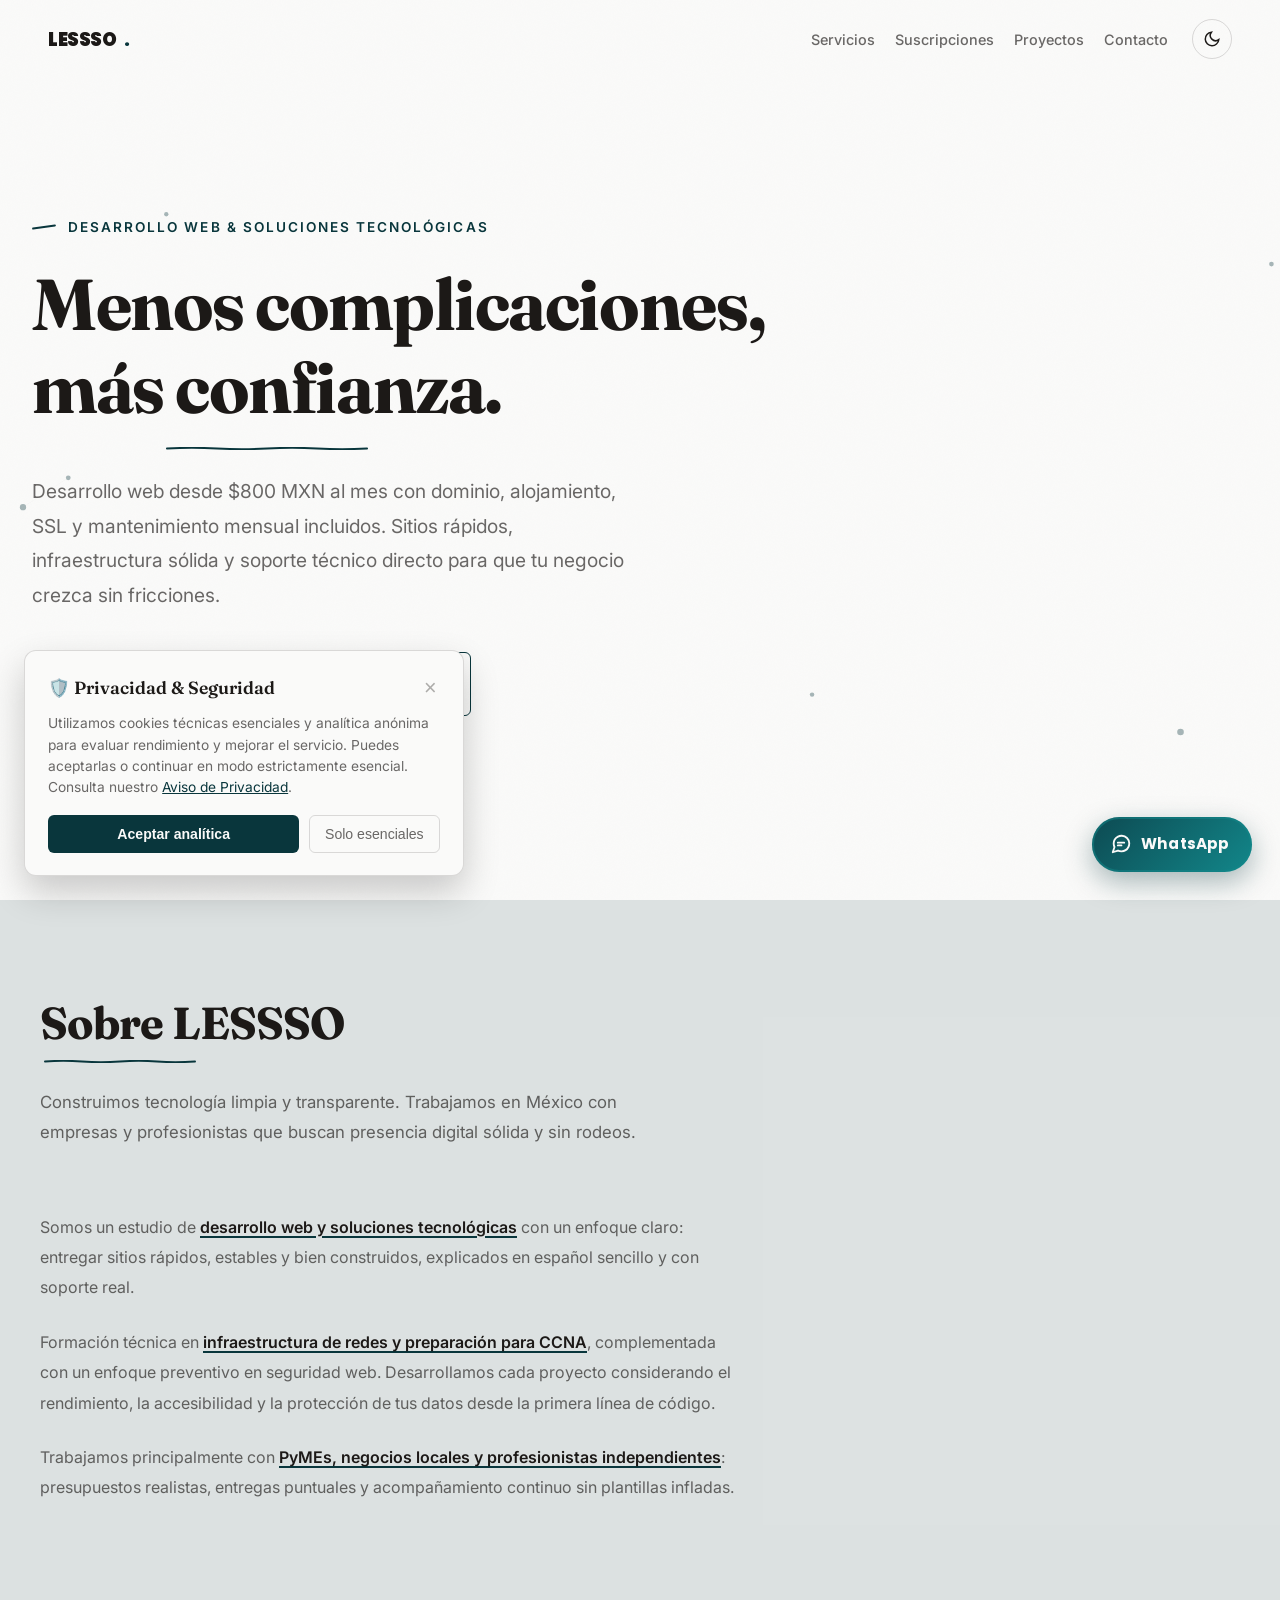
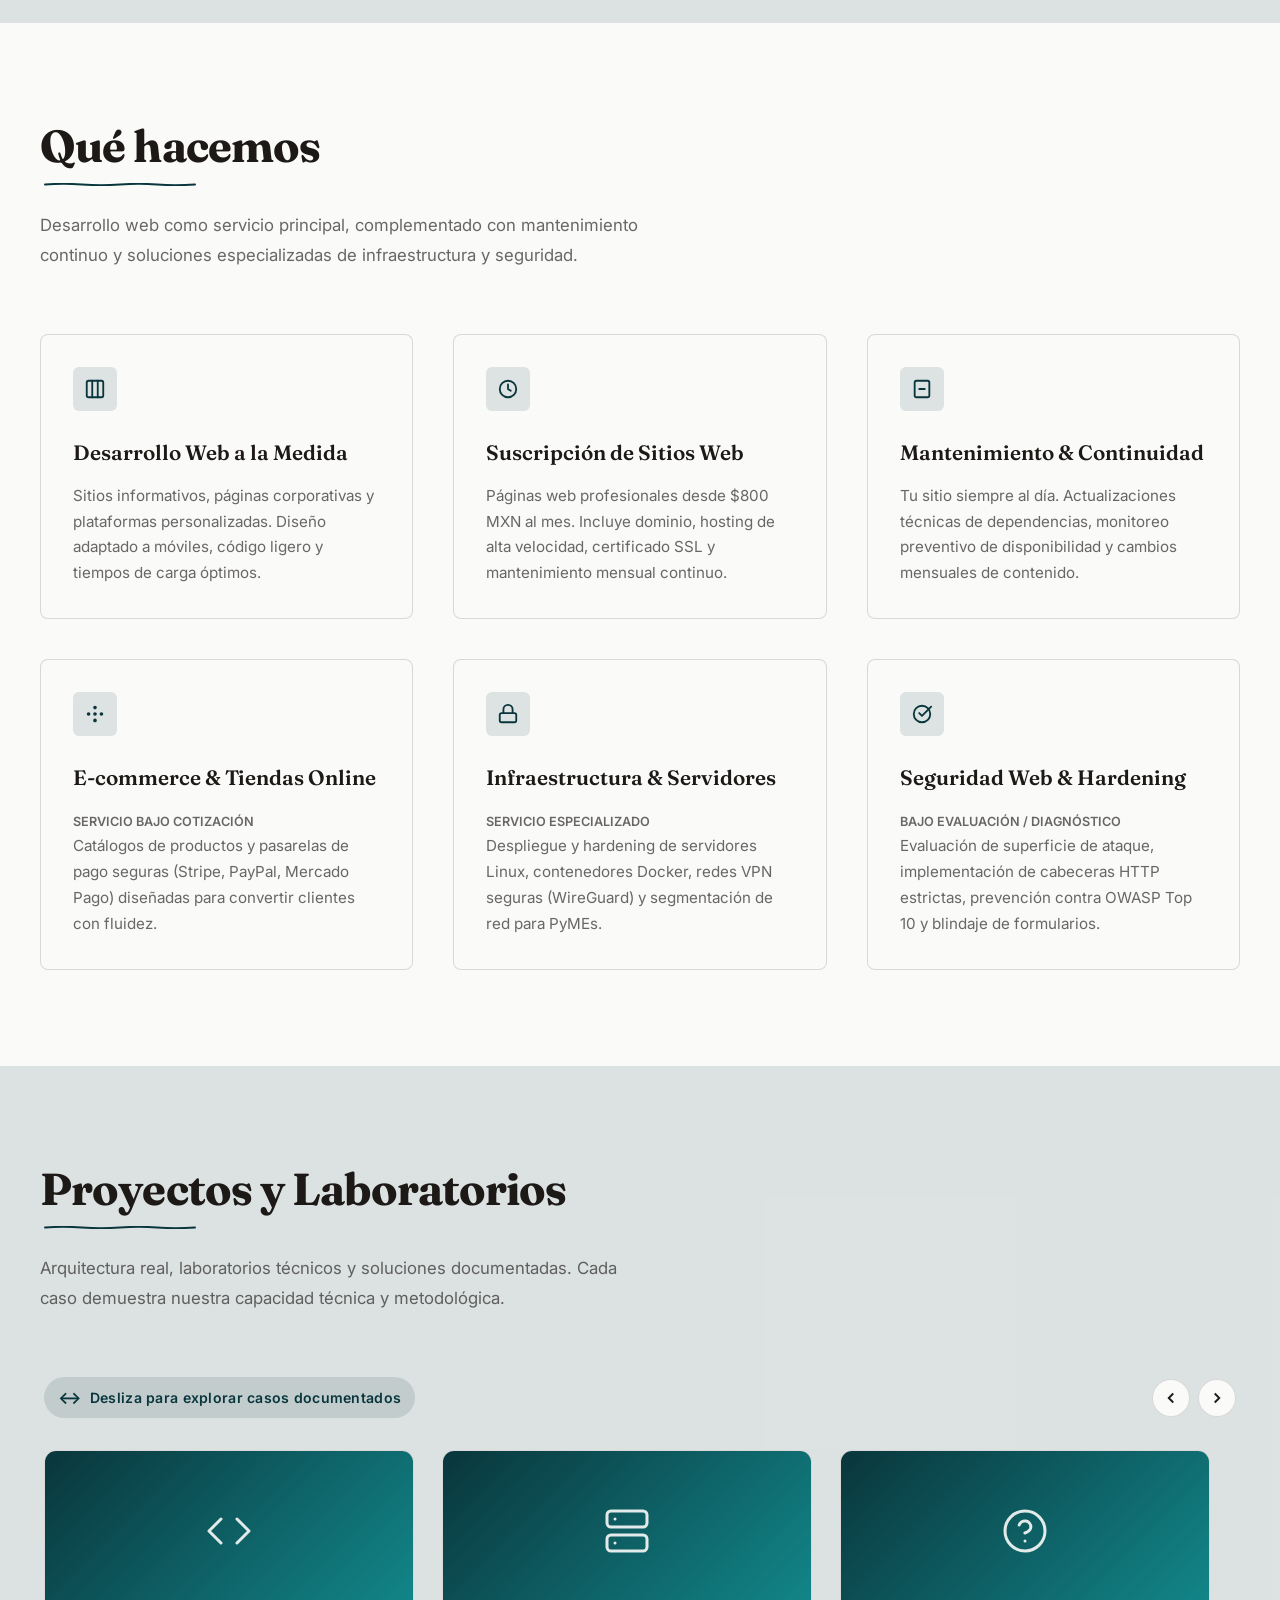
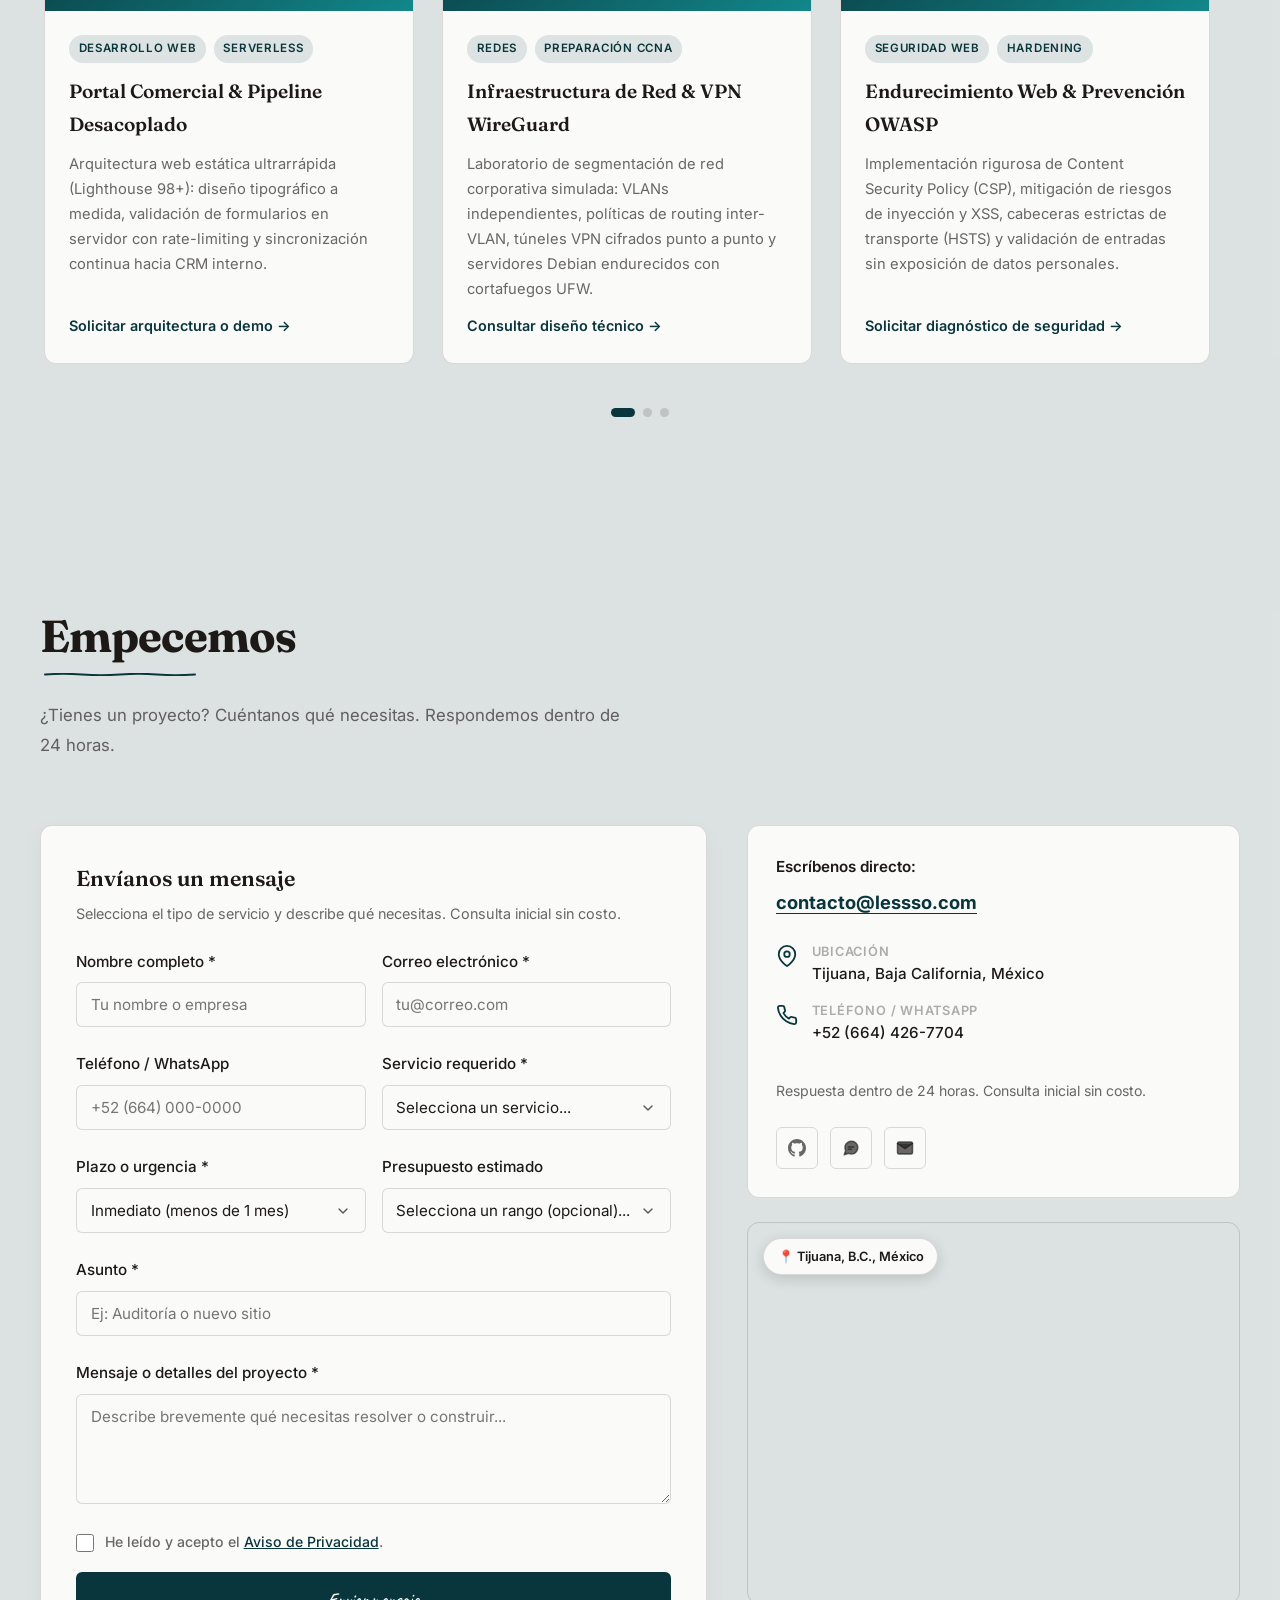
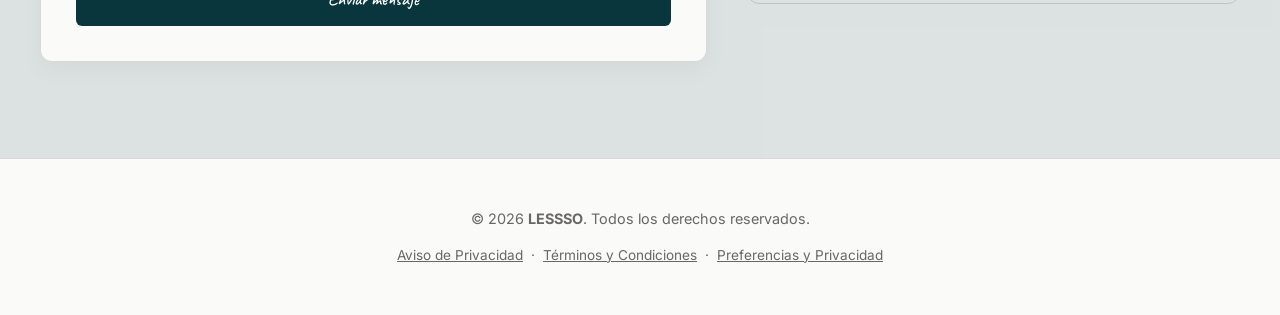
==== index.html @ fcea2c20 "feat: realineacion comercial y de producto (desarrollo web desde 00/mes, alcance realista de planes," ====
<!DOCTYPE html>
<html lang="es" data-theme="light">
<head>
  <meta charset="UTF-8">
  <meta name="viewport" content="width=device-width, initial-scale=1.0, viewport-fit=cover">
  <title>LESSSO — Desarrollo Web y Soluciones Tecnológicas en México</title>
  <meta name="description" content="Desarrollo web desde $800 MXN al mes con hosting, dominio y mantenimiento incluidos. Soluciones tecnológicas, sistemas e infraestructura para PyMEs y profesionistas en México.">
  <meta name="author" content="LESSSO">
  <meta name="robots" content="index, follow, max-image-preview:large, max-snippet:-1">
  <link rel="canonical" href="https://lessso.com/">
  <meta name="geo.region" content="MX">
  <meta name="geo.placename" content="México">

  <!-- Open Graph -->
  <meta property="og:type" content="website">
  <meta property="og:site_name" content="LESSSO">
  <meta property="og:title" content="LESSSO — Desarrollo Web y Soluciones Tecnológicas">
  <meta property="og:description" content="Desarrollo web desde $800 MXN al mes con dominio, hosting y mantenimiento continuo. Tecnología transparente y a tu medida para PyMEs en México.">
  <meta property="og:url" content="https://lessso.com/">
  <meta property="og:locale" content="es_MX">
  <meta property="og:image" content="https://lessso.com/og-image.jpg">
  <meta property="og:image:width" content="1200">
  <meta property="og:image:height" content="630">

  <!-- Twitter Card -->
  <meta name="twitter:card" content="summary_large_image">
  <meta name="twitter:title" content="LESSSO — Desarrollo Web y Soluciones Tecnológicas">
  <meta name="twitter:description" content="Desarrollo web desde $800 MXN al mes con hosting, dominio y mantenimiento continuo para negocios en México.">
  <meta name="twitter:image" content="https://lessso.com/og-image.jpg">

  <!-- Datos estructurados JSON-LD -->
  <script type="application/ld+json">
  {
    "@context": "https://schema.org",
    "@type": "ProfessionalService",
    "name": "LESSSO",
    "description": "Desarrollo web y soluciones tecnológicas para PyMEs y emprendedores en México: sitios web por suscripción desde $800 MXN/mes, desarrollo a la medida, mantenimiento continuo, infraestructura Linux y seguridad web.",
    "url": "https://lessso.com/",
    "email": "contacto@lessso.com",
    "telephone": "+52-664-426-7704",
    "areaServed": { "@type": "Country", "name": "México" },
    "priceRange": "$$",
    "knowsAbout": ["Desarrollo Web", "Suscripción de Sitios Web", "Mantenimiento Web", "Infraestructura Linux", "Redes y Preparación CCNA", "Seguridad Web"],
    "hasCredential": [
      { "@type": "EducationalOccupationalCredential", "credentialCategory": "training", "name": "Formación en Infraestructura y Redes (Preparación CCNA)" }
    ],
    "makesOffer": [
      { "@type": "Offer", "itemOffered": { "@type": "Service", "name": "Suscripción de Sitios Web desde $800 MXN/mes" } },
      { "@type": "Offer", "itemOffered": { "@type": "Service", "name": "Desarrollo Web a la Medida" } },
      { "@type": "Offer", "itemOffered": { "@type": "Service", "name": "Mantenimiento Técnico Continuo" } },
      { "@type": "Offer", "itemOffered": { "@type": "Service", "name": "Infraestructura & Servidores Linux" } }
    ]
  }
  </script>

  <meta name="theme-color" content="#fafaf9" id="metaTheme">
  <link rel="icon" type="image/svg+xml" href="assets/img/favicon.svg">

  <link rel="preconnect" href="https://fonts.googleapis.com">
  <link rel="preconnect" href="https://fonts.gstatic.com" crossorigin>
  <link href="https://fonts.googleapis.com/css2?family=Poppins:wght@700;900&family=Fraunces:wght@400;600;700&family=Inter:wght@400;500;600&family=Caveat:wght@500;700&display=swap" rel="stylesheet">

  <!-- Estilos y Script Modular -->
  <link rel="stylesheet" href="assets/css/style.css">
  <script type="module" src="assets/js/pages/home.js"></script>

  <!-- Google Consent Mode v2 (Default: Denied) -->
  <script>
    window.dataLayer = window.dataLayer || [];
    function gtag(){dataLayer.push(arguments);}
    var savedConsent = null;
    try { savedConsent = localStorage.getItem('lessso-cookie-consent'); } catch(e) {}
    if (savedConsent === 'granted') {
      gtag('consent', 'default', {
        'ad_storage': 'denied',
        'ad_user_data': 'denied',
        'ad_personalization': 'denied',
        'analytics_storage': 'granted',
        'wait_for_update': 500
      });
    } else {
      gtag('consent', 'default', {
        'ad_storage': 'denied',
        'ad_user_data': 'denied',
        'ad_personalization': 'denied',
        'analytics_storage': 'denied',
        'wait_for_update': 500
      });
    }
  </script>

  <!-- Google Tag Manager -->
  <script>(function(w,d,s,l,i){w[l]=w[l]||[];w[l].push({'gtm.start':
  new Date().getTime(),event:'gtm.js'});var f=d.getElementsByTagName(s)[0],
  j=d.createElement(s),dl=l!='dataLayer'?'&l='+l:'';j.async=true;j.src=
  'https://www.googletagmanager.com/gtm.js?id='+i+dl;f.parentNode.insertBefore(j,f);
  })(window,document,'script','dataLayer','GTM-PJJDBMB7');</script>
  <!-- End Google Tag Manager -->
</head>
<body>
<!-- Google Tag Manager (noscript) -->
<noscript><iframe src="https://www.googletagmanager.com/ns.html?id=GTM-PJJDBMB7"
height="0" width="0" style="display:none;visibility:hidden"></iframe></noscript>
<!-- End Google Tag Manager (noscript) -->

<!-- SVG filter wobble -->
<svg width="0" height="0" style="position:absolute" aria-hidden="true">
  <defs>
    <filter id="wobble">
      <feTurbulence type="fractalNoise" baseFrequency="0.03" numOctaves="2" result="noise"/>
      <feDisplacementMap in="SourceGraphic" in2="noise" scale="2"/>
    </filter>
  </defs>
</svg>

<!-- Header -->
<header class="site-header" id="header">
  <a href="#" class="brand">LESSSO<em>.</em></a>
  <nav class="site-nav" aria-label="Navegación principal">
    <ul class="nav-links">
      <li><a href="#servicios">Servicios</a></li>
      <li><a href="suscripciones.html">Suscripciones</a></li>
      <li><a href="#proyectos">Proyectos</a></li>
      <li><a href="#contact">Contacto</a></li>
    </ul>
    <button class="theme-toggle" id="themeToggle" aria-label="Cambiar tema">
      <svg class="icon-moon" viewBox="0 0 24 24" fill="none" stroke="currentColor" stroke-width="2"><path d="M21 12.8A9 9 0 1 1 11.2 3a7 7 0 0 0 9.8 9.8z"/></svg>
      <svg class="icon-sun" viewBox="0 0 24 24" fill="none" stroke="currentColor" stroke-width="2"><circle cx="12" cy="12" r="4"/><path d="M12 2v2m0 16v2M4.9 4.9l1.4 1.4m11.4 11.4 1.4 1.4M2 12h2m16 0h2M4.9 19.1l1.4-1.4M17.7 6.3l1.4-1.4"/></svg>
    </button>
  </nav>
</header>

<!-- Hero -->
<section class="hero">
  <canvas id="canvas-bg"></canvas>
  <div class="hero-content">
    <div class="hero-label">Desarrollo Web & Soluciones Tecnológicas</div>
    <h1>Menos complicaciones, <span class="underline">más confianza.</span></h1>
    <p class="hero-desc">Desarrollo web desde $800 MXN al mes con dominio, alojamiento, SSL y mantenimiento mensual incluidos. Sitios rápidos, infraestructura sólida y soporte técnico directo para que tu negocio crezca sin fricciones.</p>
    <div class="hero-actions">
      <a href="suscripciones.html" class="cta">Ver planes desde $800/mes</a>
      <a href="#contact" class="cta cta--ghost">Cotizar a la medida</a>
    </div>
  </div>
</section>

<!-- About -->
<section class="about-section">
  <div class="container">
    <div class="section-header">
      <h2>Sobre LESSSO</h2>
      <div class="section-intro">Construimos tecnología limpia y transparente. Trabajamos en México con empresas y profesionistas que buscan presencia digital sólida y sin rodeos.</div>
    </div>
    <div class="about-text reveal">
      <p>Somos un estudio de <strong>desarrollo web y soluciones tecnológicas</strong> con un enfoque claro: entregar sitios rápidos, estables y bien construidos, explicados en español sencillo y con soporte real.</p>
      <p>Formación técnica en <strong>infraestructura de redes y preparación para CCNA</strong>, complementada con un enfoque preventivo en seguridad web. Desarrollamos cada proyecto considerando el rendimiento, la accesibilidad y la protección de tus datos desde la primera línea de código.</p>
      <p>Trabajamos principalmente con <strong>PyMEs, negocios locales y profesionistas independientes</strong>: presupuestos realistas, entregas puntuales y acompañamiento continuo sin plantillas infladas.</p>
    </div>
  </div>
</section>

<!-- Services -->
<section id="servicios">
  <div class="container">
    <div class="section-header">
      <h2>Qué hacemos</h2>
      <div class="section-intro">Desarrollo web como servicio principal, complementado con mantenimiento continuo y soluciones especializadas de infraestructura y seguridad.</div>
    </div>
    <div class="services-grid">
      <div class="service reveal">
        <div class="service-icon">
          <svg viewBox="0 0 24 24"><rect x="3" y="3" width="18" height="18" rx="2"/><path d="M9 3v18M15 3v18"/></svg>
        </div>
        <h3>Desarrollo Web a la Medida</h3>
        <p>Sitios informativos, páginas corporativas y plataformas personalizadas. Diseño adaptado a móviles, código ligero y tiempos de carga óptimos.</p>
      </div>

      <div class="service reveal">
        <div class="service-icon">
          <svg viewBox="0 0 24 24"><circle cx="12" cy="12" r="9"/><path d="M12 7v5l3 2"/></svg>
        </div>
        <h3>Suscripción de Sitios Web</h3>
        <p>Páginas web profesionales desde $800 MXN al mes. Incluye dominio, hosting de alta velocidad, certificado SSL y mantenimiento mensual continuo.</p>
      </div>

      <div class="service reveal">
        <div class="service-icon">
          <svg viewBox="0 0 24 24"><path d="M4 19V5a2 2 0 0 1 2-2h12a2 2 0 0 1 2 2v14a2 2 0 0 1-2 2H6a2 2 0 0 1-2-2z"/><path d="M9 12h6"/></svg>
        </div>
        <h3>Mantenimiento & Continuidad</h3>
        <p>Tu sitio siempre al día. Actualizaciones técnicas de dependencias, monitoreo preventivo de disponibilidad y cambios mensuales de contenido.</p>
      </div>

      <div class="service reveal">
        <div class="service-icon">
          <svg viewBox="0 0 24 24"><circle cx="12" cy="12" r="1"/><circle cx="19" cy="12" r="1"/><circle cx="5" cy="12" r="1"/><circle cx="12" cy="19" r="1"/><circle cx="12" cy="5" r="1"/></svg>
        </div>
        <h3>E-commerce & Tiendas Online</h3>
        <p><small style="color:var(--text-muted);font-weight:600;">SERVICIO BAJO COTIZACIÓN</small><br>Catálogos de productos y pasarelas de pago seguras (Stripe, PayPal, Mercado Pago) diseñadas para convertir clientes con fluidez.</p>
      </div>

      <div class="service reveal">
        <div class="service-icon">
          <svg viewBox="0 0 24 24"><rect x="3" y="11" width="18" height="10" rx="2"/><path d="M7 11V7a5 5 0 0 1 10 0v4"/></svg>
        </div>
        <h3>Infraestructura & Servidores</h3>
        <p><small style="color:var(--text-muted);font-weight:600;">SERVICIO ESPECIALIZADO</small><br>Despliegue y hardening de servidores Linux, contenedores Docker, redes VPN seguras (WireGuard) y segmentación de red para PyMEs.</p>
      </div>

      <div class="service reveal">
        <div class="service-icon">
          <svg viewBox="0 0 24 24"><path d="M9 11l3 3L22 4"/><path d="M21 12a9 9 0 1 1-18 0 9 9 0 0 1 18 0z"/></svg>
        </div>
        <h3>Seguridad Web & Hardening</h3>
        <p><small style="color:var(--text-muted);font-weight:600;">BAJO EVALUACIÓN / DIAGNÓSTICO</small><br>Evaluación de superficie de ataque, implementación de cabeceras HTTP estrictas, prevención contra OWASP Top 10 y blindaje de formularios.</p>
      </div>
    </div>
  </div>
</section>

<!-- Proyectos -->
<section id="proyectos" class="about-section">
  <div class="container">
    <div class="section-header">
      <h2>Proyectos y Laboratorios</h2>
      <div class="section-intro">Arquitectura real, laboratorios técnicos y soluciones documentadas. Cada caso demuestra nuestra capacidad técnica y metodológica.</div>
    </div>
    <div class="projects-carousel-wrapper">
      <div class="projects-carousel-bar">
        <div class="carousel-hint">
          <span class="hint-icon">↔</span>
          <span>Desliza para explorar casos documentados</span>
        </div>
        <div class="carousel-arrows">
          <button type="button" class="carousel-arrow prev" id="projPrevBtn" aria-label="Proyecto anterior">
            <svg viewBox="0 0 24 24" fill="none" stroke="currentColor" stroke-width="2.5"><polyline points="15 18 9 12 15 6"/></svg>
          </button>
          <button type="button" class="carousel-arrow next" id="projNextBtn" aria-label="Siguiente proyecto">
            <svg viewBox="0 0 24 24" fill="none" stroke="currentColor" stroke-width="2.5"><polyline points="9 18 15 12 9 6"/></svg>
          </button>
        </div>
      </div>

      <div class="projects-grid" id="projectsSlider">
        <article class="project reveal">
          <div class="project-cover">
            <svg viewBox="0 0 24 24"><path d="M16 18l6-6-6-6M8 6l-6 6 6 6"/></svg>
          </div>
          <div class="project-body">
            <div class="project-tags">
              <span class="project-tag">Desarrollo Web</span>
              <span class="project-tag">Serverless</span>
            </div>
            <h3>Portal Comercial & Pipeline Desacoplado</h3>
            <p>Arquitectura web estática ultrarrápida (Lighthouse 98+): diseño tipográfico a medida, validación de formularios en servidor con rate-limiting y sincronización continua hacia CRM interno.</p>
            <a class="project-link" href="#contact">Solicitar arquitectura o demo →</a>
          </div>
        </article>

        <article class="project reveal">
          <div class="project-cover">
            <svg viewBox="0 0 24 24"><rect x="2" y="14" width="20" height="8" rx="2"/><rect x="2" y="2" width="20" height="8" rx="2"/><path d="M6 6h.01M6 18h.01"/></svg>
          </div>
          <div class="project-body">
            <div class="project-tags">
              <span class="project-tag">Redes</span>
              <span class="project-tag">Preparación CCNA</span>
            </div>
            <h3>Infraestructura de Red & VPN WireGuard</h3>
            <p>Laboratorio de segmentación de red corporativa simulada: VLANs independientes, políticas de routing inter-VLAN, túneles VPN cifrados punto a punto y servidores Debian endurecidos con cortafuegos UFW.</p>
            <a class="project-link" href="#contact">Consultar diseño técnico →</a>
          </div>
        </article>

        <article class="project reveal">
          <div class="project-cover">
            <svg viewBox="0 0 24 24"><circle cx="12" cy="12" r="10"/><path d="M9.09 9a3 3 0 0 1 5.83 1c0 2-3 3-3 3"/><path d="M12 17h.01"/></svg>
          </div>
          <div class="project-body">
            <div class="project-tags">
              <span class="project-tag">Seguridad Web</span>
              <span class="project-tag">Hardening</span>
            </div>
            <h3>Endurecimiento Web & Prevención OWASP</h3>
            <p>Implementación rigurosa de Content Security Policy (CSP), mitigación de riesgos de inyección y XSS, cabeceras estrictas de transporte (HSTS) y validación de entradas sin exposición de datos personales.</p>
            <a class="project-link" href="#contact">Solicitar diagnóstico de seguridad →</a>
          </div>
        </article>
      </div>

      <div class="carousel-dots" id="carouselDots" role="tablist" aria-label="Indicadores de proyectos">
        <button type="button" class="dot active" data-index="0" aria-label="Ver proyecto 1: Portal Comercial & Pipeline Desacoplado" aria-current="true"></button>
        <button type="button" class="dot" data-index="1" aria-label="Ver proyecto 2: Infraestructura de Red & VPN WireGuard" aria-current="false"></button>
        <button type="button" class="dot" data-index="2" aria-label="Ver proyecto 3: Endurecimiento Web & Prevención OWASP" aria-current="false"></button>
      </div>
    </div>
  </div>
</section>

<!-- Contact -->
<section class="contact-section" id="contact">
  <div class="container">
    <div class="section-header">
      <h2>Empecemos</h2>
      <div class="section-intro">¿Tienes un proyecto? Cuéntanos qué necesitas. Respondemos dentro de 24 horas.</div>
    </div>
    <div class="contact-grid reveal">
      <!-- Columna 1: Formulario con opciones enriquecidas -->
      <div class="contact-form-card">
        <h3>Envíanos un mensaje</h3>
        <p class="form-subtitle">Selecciona el tipo de servicio y describe qué necesitas. Consulta inicial sin costo.</p>

        <form name="contacto" method="POST" action="/.netlify/functions/contacto" data-netlify="true" data-netlify-honeypot="bot-field" id="contactForm">
          <!-- Identificador para Netlify Forms -->
          <input type="hidden" name="form-name" value="contacto">

          <!-- Honeypot anti-spam oculto con atributos de inaccesibilidad -->
          <p style="position: absolute; left: -9999px; opacity: 0; pointer-events: none;" aria-hidden="true">
            <label>No completes este campo: <input name="bot-field" tabindex="-1" autocomplete="off"></label>
          </p>

          <div class="form-row">
            <div class="form-group">
              <label for="name">Nombre completo *</label>
              <input type="text" id="name" name="name" required minlength="2" maxlength="100" autocomplete="name" placeholder="Tu nombre o empresa">
            </div>
            <div class="form-group">
              <label for="email">Correo electrónico *</label>
              <input type="email" id="email" name="email" required maxlength="150" autocomplete="email" placeholder="tu@correo.com">
            </div>
          </div>

          <div class="form-row">
            <div class="form-group">
              <label for="phone">Teléfono / WhatsApp</label>
              <input type="tel" id="phone" name="phone" maxlength="25" inputmode="tel" autocomplete="tel" placeholder="+52 (664) 000-0000">
            </div>
            <div class="form-group">
              <label for="service">Servicio requerido *</label>
              <select id="service" name="service" required>
                <option value="" disabled selected>Selecciona un servicio...</option>
                <option value="Desarrollo Web a la Medida">Desarrollo Web a la Medida</option>
                <option value="Suscripción Mensual de Página Web">Suscripción Mensual de Página Web ($800 - $2,500 MXN/mes)</option>
                <option value="Mantenimiento o Actualización Web">Mantenimiento o Actualización Web</option>
                <option value="E-commerce / Tienda en Línea">E-commerce / Tienda en Línea (Bajo cotización)</option>
                <option value="Infraestructura & Servidores Linux">Infraestructura & Servidores Linux (Especializado)</option>
                <option value="Seguridad Web & Hardening">Seguridad Web & Hardening (Evaluación)</option>
                <option value="Cotización General o Duda">Cotización General o Consulta</option>
              </select>
            </div>
          </div>

          <div class="form-row">
            <div class="form-group">
              <label for="urgency">Plazo o urgencia *</label>
              <select id="urgency" name="urgency" required>
                <option value="Inmediato / Menos de 1 mes">Inmediato (menos de 1 mes)</option>
                <option value="1 a 3 meses">1 a 3 meses</option>
                <option value="Solo explorando opciones">Solo explorando opciones</option>
              </select>
            </div>
            <div class="form-group">
              <label for="budget">Presupuesto estimado</label>
              <select id="budget" name="budget">
                <option value="" selected>Selecciona un rango (opcional)...</option>
                <option value="Suscripción Web ($800 - $2,500 MXN/mes)">Suscripción Web ($800 - $2,500 MXN/mes)</option>
                <option value="Menos de $10,000 MXN">Menos de $10,000 MXN (Básico / Informativo)</option>
                <option value="$10,000 a $25,000 MXN">$10,000 a $25,000 MXN (Profesional)</option>
                <option value="$25,000 a $50,000 MXN">$25,000 a $50,000 MXN (Avanzado / Sistema)</option>
                <option value="Más de $50,000 MXN">Más de $50,000 MXN (A la Medida)</option>
                <option value="Por definir / Explorando">Por definir / Consulta inicial</option>
              </select>
            </div>
          </div>

          <div class="form-group">
            <label for="subject">Asunto *</label>
            <input type="text" id="subject" name="subject" required minlength="3" maxlength="120" placeholder="Ej: Auditoría o nuevo sitio">
          </div>

          <div class="form-group">
            <label for="message">Mensaje o detalles del proyecto *</label>
            <textarea id="message" name="message" required minlength="10" maxlength="3000" rows="4" placeholder="Describe brevemente qué necesitas resolver o construir..."></textarea>
          </div>

          <!-- Aceptación obligatoria del Aviso de Privacidad -->
          <div class="form-group form-privacy">
            <label class="checkbox-label">
              <input type="checkbox" id="privacyConsent" name="privacyConsent" required>
              <span>He leído y acepto el <a href="aviso-de-privacidad.html" target="_blank" rel="noopener">Aviso de Privacidad</a>.</span>
            </label>
          </div>

          <!-- Mensaje de estado tras envío -->
          <div id="formStatus" class="form-status" style="display: none;"></div>

          <button type="submit" class="form-submit" id="submitBtn">Enviar mensaje</button>
        </form>
      </div>

      <!-- Columna 2: Información de contacto directo + Mapa de Tijuana -->
      <div class="contact-side">
        <div class="contact-info-card">
          <div>
            <p class="contact-intro">Escríbenos directo:</p>
            <a href="mailto:contacto@lessso.com" class="contact-email">contacto@lessso.com</a>

            <div class="contact-details">
              <div class="contact-detail-item">
                <svg width="22" height="22" viewBox="0 0 24 24" fill="none" stroke="currentColor" stroke-width="2" stroke-linecap="round" stroke-linejoin="round" aria-hidden="true">
                  <path d="M21 10c0 7-9 13-9 13s-9-6-9-13a9 9 0 0 1 18 0z"/>
                  <circle cx="12" cy="10" r="3"/>
                </svg>
                <div class="contact-detail-text">
                  <strong>Ubicación</strong>
                  <span>Tijuana, Baja California, México</span>
                </div>
              </div>

              <div class="contact-detail-item">
                <svg width="22" height="22" viewBox="0 0 24 24" fill="none" stroke="currentColor" stroke-width="2" stroke-linecap="round" stroke-linejoin="round" aria-hidden="true">
                  <path d="M22 16.92v3a2 2 0 0 1-2.18 2 19.79 19.79 0 0 1-8.63-3.07 19.5 19.5 0 0 1-6-6 19.79 19.79 0 0 1-3.07-8.67A2 2 0 0 1 4.11 2h3a2 2 0 0 1 2 1.72 12.84 12.84 0 0 0 .7 2.81 2 2 0 0 1-.45 2.11L8.09 9.91a16 16 0 0 0 6 6l1.27-1.27a2 2 0 0 1 2.11-.45 12.84 12.84 0 0 0 2.81.7A2 2 0 0 1 22 16.92z"/>
                </svg>
                <div class="contact-detail-text">
                  <strong>Teléfono / WhatsApp</strong>
                  <a href="https://wa.me/526644267704" target="_blank" rel="noopener">+52 (664) 426-7704</a>
                </div>
              </div>
            </div>
          </div>

          <div>
            <p class="contact-note">Respuesta dentro de 24 horas. Consulta inicial sin costo.</p>

            <!-- Canales directos de contacto -->
            <div class="social-links">
              <a href="https://github.com/lessso" class="social-icon" aria-label="GitHub" title="GitHub de LESSSO" target="_blank" rel="noopener">
                <svg viewBox="0 0 24 24"><path d="M12 0c-6.626 0-12 5.373-12 12 0 5.302 3.438 9.8 8.207 11.387.599.111.793-.261.793-.577v-2.234c-3.338.726-4.033-1.416-4.033-1.416-.546-1.387-1.333-1.756-1.333-1.756-1.089-.745.083-.729.083-.729 1.205.084 1.839 1.237 1.839 1.237 1.07 1.834 2.807 1.304 3.492.997.107-.775.418-1.305.762-1.604-2.665-.305-5.467-1.334-5.467-5.931 0-1.311.469-2.381 1.236-3.221-.124-.303-.535-1.524.117-3.176 0 0 1.008-.322 3.301 1.23.957-.266 1.983-.399 3.003-.404 1.02.005 2.047.138 3.006.404 2.291-1.552 3.297-1.23 3.297-1.23.653 1.653.242 2.874.118 3.176.77.84 1.235 1.911 1.235 3.221 0 4.609-2.807 5.624-5.479 5.921.43.372.823 1.102.823 2.222v 3.293c0 .319.192.694.801.576 4.765-1.589 8.199-6.086 8.199-11.386 0-6.627-5.373-12-12-12z"/></svg>
              </a>
              <a href="https://wa.me/526644267704" class="social-icon" aria-label="WhatsApp" title="WhatsApp Directo" target="_blank" rel="noopener">
                <svg viewBox="0 0 24 24" fill="none" stroke="currentColor" stroke-width="2" stroke-linecap="round" stroke-linejoin="round"><path d="M21 11.5a8.38 8.38 0 0 1-.9 3.8 8.5 8.5 0 0 1-7.6 4.7 8.38 8.38 0 0 1-3.8-.9L3 21l1.9-5.7a8.38 8.38 0 0 1-.9-3.8 8.5 8.5 0 0 1 4.7-7.6 8.38 8.38 0 0 1 3.8-.9h.5a8.48 8.48 0 0 1 8 8v.5z"/><path d="M8.5 10.5h7M8.5 13.5h4"/></svg>
              </a>
              <a href="mailto:contacto@lessso.com" class="social-icon" aria-label="Email" title="Correo Directo">
                <svg viewBox="0 0 24 24" fill="none" stroke="currentColor" stroke-width="2" stroke-linecap="round" stroke-linejoin="round"><path d="M4 4h16c1.1 0 2 .9 2 2v12c0 1.1-.9 2-2 2H4c-1.1 0-2-.9-2-2V6c0-1.1.9-2 2-2z"/><polyline points="22,6 12,13 2,6"/></svg>
              </a>
            </div>
          </div>
        </div>

        <div class="contact-map-wrapper">
          <div class="map-badge">
            <span>📍 Tijuana, B.C., México</span>
          </div>
          <div class="contact-map">
            <iframe src="https://www.google.com/maps/embed?pb=!1m18!1m12!1m3!1d430922.0220225211!2d-117.27170073493598!3d32.457220666501684!2m3!1f0!2f0!3f0!3m2!1i1024!2i768!4f13.1!3m3!1m2!1s0x80d9390226587bd3%3A0x14724bafa4e62456!2sTijuana%2C%20B.C.!5e0!3m2!1ses-419!2smx!4v1791306742167!5m2!1ses-419!2smx" width="100%" height="100%" style="border:0;" allowfullscreen="" loading="lazy" referrerpolicy="strict-origin-when-cross-origin" title="Ubicación de LESSSO en Tijuana, Baja California"></iframe>
          </div>
        </div>
      </div>
    </div>
  </div>
</section>

<!-- Footer -->
<footer>
  <p>&copy; 2026 <strong>LESSSO</strong>. Todos los derechos reservados.</p>
  <p style="margin-top: 0.75rem; font-size: 0.85rem;">
    <a href="aviso-de-privacidad.html" style="color: inherit;">Aviso de Privacidad</a>
    &nbsp;·&nbsp;
    <a href="terminos.html" style="color: inherit;">Términos y Condiciones</a>
    &nbsp;·&nbsp;
    <button type="button" class="site-notice-link" id="openSiteNotice">Preferencias y Privacidad</button>
  </p>
</footer>

<!-- Botón flotante de WhatsApp -->
<a class="fab-contact" href="https://wa.me/526644267704" target="_blank" rel="noopener" aria-label="WhatsApp LESSSO">
  <svg viewBox="0 0 24 24" fill="none" stroke="currentColor" stroke-width="2" stroke-linecap="round" stroke-linejoin="round">
    <path d="M21 11.5a8.38 8.38 0 0 1-.9 3.8 8.5 8.5 0 0 1-7.6 4.7 8.38 8.38 0 0 1-3.8-.9L3 21l1.9-5.7a8.38 8.38 0 0 1-.9-3.8 8.5 8.5 0 0 1 4.7-7.6 8.38 8.38 0 0 1 3.8-.9h.5a8.48 8.48 0 0 1 8 8v.5z"/>
    <path d="M8.5 10.5h7M8.5 13.5h4"/>
  </svg>
  <span class="fab-label">WhatsApp</span>
</a>

<!-- Dock de Estado y Privacidad (Consentimiento de Cookies) -->
<aside class="site-notice-dock" id="siteNoticeDock" aria-label="Aviso de privacidad y cookies" role="dialog">
  <div class="dock-header">
    <h3 id="dockTitle">🛡️ Privacidad & Seguridad</h3>
    <button type="button" class="dock-close" id="dockCloseBtn" aria-label="Cerrar">&times;</button>
  </div>

  <div id="standardNoticeBox">
    <p>Utilizamos cookies técnicas esenciales y analítica anónima para evaluar rendimiento y mejorar el servicio. Puedes aceptarlas o continuar en modo estrictamente esencial. Consulta nuestro <a href="aviso-de-privacidad.html">Aviso de Privacidad</a>.</p>
    <div class="dock-actions">
      <button type="button" class="btn-dock-accept" id="dockAcceptBtn">Aceptar analítica</button>
      <button type="button" class="btn-dock-reject" id="dockRejectBtn">Solo esenciales</button>
    </div>
  </div>
</aside>

</body>
</html>
---- assets/css/style.css ----
/* ============================================================
   LESSSO ENHANCED — Cuaderno de bocetos, limpio
   Sistema visual intencional: papel, tinta, respiración
   ============================================================ */
:root {
  --font-display: 'Poppins', sans-serif;
  --font-serif: 'Fraunces', serif;
  --font-body: 'Inter', system-ui, sans-serif;
  --font-hand: 'Caveat', cursive;
  --ease: cubic-bezier(.22, 1, .36, 1);
  --pad: clamp(1.25rem, 4vw, 3rem);
}

html[data-theme="light"] {
  --paper: #fafaf9;
  --ink: #1c1917;
  --ink-soft: rgba(28, 25, 23, 0.65);
  --ink-faint: rgba(28, 25, 23, 0.35);
  --accent: #09363c;
  --accent-soft: rgba(9, 54, 60, 0.12);
  --line: rgba(28, 25, 23, 0.15);
  --shadow: rgba(0, 0, 0, 0.08);
  color-scheme: light;
}

html[data-theme="dark"] {
  --paper: #0c0a09;
  --ink: #f5f5f4;
  --ink-soft: rgba(245, 245, 244, 0.65);
  --ink-faint: rgba(245, 245, 244, 0.35);
  --accent: #1a9e9e;
  --accent-soft: rgba(26, 158, 158, 0.12);
  --line: rgba(245, 245, 244, 0.12);
  --shadow: rgba(0, 0, 0, 0.3);
  color-scheme: dark;
}

/* ============ BASE ============ */
*, *::before, *::after { margin: 0; padding: 0; box-sizing: border-box; }
html { scroll-behavior: smooth; }

@media (prefers-reduced-motion: reduce) {
  *, *::before, *::after {
    animation-duration: 0.01ms !important;
    animation-iteration-count: 1 !important;
    transition-duration: 0.01ms !important;
    scroll-behavior: auto !important;
  }
}

body {
  background: var(--paper);
  color: var(--ink);
  font-family: var(--font-body);
  overflow-x: hidden;
  transition: background 0.5s var(--ease), color 0.5s var(--ease);
  line-height: 1.7;
}

/* Grano sutil de papel (solo en light mode) */
body::before {
  content: '';
  position: fixed;
  inset: 0;
  z-index: 1;
  opacity: 0.02;
  mix-blend-mode: multiply;
  background-image: url("data:image/svg+xml,%3Csvg xmlns='http://www.w3.org/2000/svg' width='240' height='240'%3E%3Cfilter id='n'%3E%3CfeTurbulence type='fractalNoise' baseFrequency='0.9' numOctaves='2'/%3E%3C/filter%3E%3Crect width='240' height='240' filter='url(%23n)'/%3E%3C/svg%3E");
  pointer-events: none;
}
html[data-theme="dark"] body::before { display: none; }

::selection { background: var(--accent); color: var(--paper); }
a { color: inherit; }
:focus-visible { outline: 2px solid var(--accent); outline-offset: 2px; }

/* ============ HEADER ============ */
.site-header {
  position: fixed;
  top: 0;
  left: 0;
  right: 0;
  z-index: 50;
  padding: 1.2rem var(--pad);
  display: flex;
  justify-content: space-between;
  align-items: center;
  transition: background 0.3s, backdrop-filter 0.3s;
}

.site-header.scrolled {
  background: color-mix(in srgb, var(--paper) 92%, transparent);
  backdrop-filter: blur(10px);
  -webkit-backdrop-filter: blur(10px);
  border-bottom: 1px solid var(--line);
}

.brand {
  font-family: var(--font-display);
  font-size: 1.15rem;
  font-weight: 900;
  letter-spacing: -0.5px;
  text-decoration: none;
  color: var(--ink);
  display: flex;
  align-items: center;
  gap: 8px;
}

.brand em { color: var(--accent); font-style: normal; }

/* ============ NAV ============ */
.site-nav {
  display: flex;
  align-items: center;
  gap: 1.5rem;
}

.nav-links {
  display: flex;
  gap: 1.25rem;
  list-style: none;
}

.nav-links a {
  text-decoration: none;
  color: var(--ink-soft);
  font-size: 0.9rem;
  font-weight: 500;
  transition: color 0.3s;
  position: relative;
}

.nav-links a::after {
  content: '';
  position: absolute;
  bottom: -4px;
  left: 0;
  width: 0;
  height: 2px;
  background: var(--accent);
  border-radius: 1px;
  transition: width 0.3s var(--ease);
}

.nav-links a:hover { color: var(--ink); }
.nav-links a:hover::after { width: 100%; }

@media (max-width: 640px) {
  .site-header { padding: 0.85rem var(--pad); }
  .site-nav { gap: 0.85rem; }
  .nav-links { gap: 0.75rem; }
  .nav-links a { font-size: 0.8rem; }
}

.theme-toggle {
  background: none;
  border: 1px solid var(--line);
  width: 40px;
  height: 40px;
  border-radius: 50%;
  cursor: pointer;
  color: var(--ink);
  display: grid;
  place-items: center;
  transition: all 0.3s;
}

.theme-toggle:hover {
  background: var(--accent-soft);
  transform: scale(1.05);
}

.theme-toggle svg {
  width: 18px;
  height: 18px;
}

.theme-toggle .icon-moon { display: block; }
.theme-toggle .icon-sun { display: none; }
html[data-theme="dark"] .theme-toggle .icon-moon { display: none; }
html[data-theme="dark"] .theme-toggle .icon-sun { display: block; }

/* ============ HERO ============ */
.hero {
  min-height: 100vh;
  display: flex;
  align-items: center;
  padding: 6rem 2rem 4rem;
  position: relative;
  overflow: hidden;
}

/* Canvas fondo sutil */
#canvas-bg {
  position: absolute;
  inset: 0;
  z-index: 0;
  opacity: 0.35;
}

.hero-content {
  position: relative;
  z-index: 10;
  max-width: 900px;
}

.hero-label {
  font-size: 0.85rem;
  font-weight: 600;
  color: var(--accent);
  letter-spacing: 0.15em;
  text-transform: uppercase;
  margin-bottom: 1.5rem;
  display: flex;
  align-items: center;
  gap: 0.75rem;
}

.hero-label::before {
  content: '';
  width: 24px;
  height: 2px;
  background: var(--accent);
  border-radius: 1px;
  transform: rotate(-8deg);
}

h1 {
  font-family: var(--font-serif);
  font-size: clamp(2.5rem, 11vw, 4.5rem);
  font-weight: 700;
  line-height: 1.15;
  letter-spacing: -0.02em;
  color: var(--ink);
  margin-bottom: 1.5rem;
  position: relative;
  z-index: 2;
}

/* Underline ondulante */
.underline {
  position: relative;
  display: inline-block;
  padding-bottom: 0.3em;
}

.underline::after {
  content: '';
  position: absolute;
  bottom: 0;
  left: 0;
  right: 0;
  height: 3px;
  background: url('data:image/svg+xml;utf8,<svg xmlns="http://www.w3.org/2000/svg" viewBox="0 0 200 3"><path d="M0 1.5 Q 25 0.2, 50 1.5 T 100 1.5 T 150 1.5 T 200 1.5" stroke="%2309363c" stroke-width="2" fill="none" stroke-linecap="round"/></svg>');
  background-size: 100% 100%;
  background-repeat: no-repeat;
}

html[data-theme="dark"] .underline::after {
  background-image: url('data:image/svg+xml;utf8,<svg xmlns="http://www.w3.org/2000/svg" viewBox="0 0 200 3"><path d="M0 1.5 Q 25 0.2, 50 1.5 T 100 1.5 T 150 1.5 T 200 1.5" stroke="%231a9e9e" stroke-width="2" fill="none" stroke-linecap="round"/></svg>');
}

.hero-desc {
  font-size: clamp(1rem, 3vw, 1.2rem);
  color: var(--ink-soft);
  max-width: 600px;
  margin-bottom: 2.5rem;
  line-height: 1.8;
}

.cta {
  display: inline-block;
  padding: 1rem 2rem;
  background: var(--accent);
  color: var(--paper);
  text-decoration: none;
  font-weight: 600;
  font-size: 0.95rem;
  border-radius: 6px;
  border: none;
  cursor: pointer;
  transition: all 0.3s var(--ease);
  font-family: var(--font-hand);
  font-size: 1.1rem;
  font-weight: 700;
  letter-spacing: 0.02em;
  position: relative;
  overflow: hidden;
}

.cta::before {
  content: '';
  position: absolute;
  top: 0;
  left: -100%;
  width: 100%;
  height: 100%;
  background: rgba(255, 255, 255, 0.15);
  z-index: -1;
  transition: left 0.3s ease;
}

.cta:hover {
  transform: translateY(-2px);
  box-shadow: 0 8px 16px var(--shadow);
}

.cta:hover::before { left: 0; }

.hero-actions {
  display: flex;
  flex-wrap: wrap;
  align-items: center;
  gap: 1rem;
}

.cta--ghost {
  background: transparent;
  color: var(--accent);
  border: 1.5px solid var(--accent);
}

.cta--ghost:hover {
  background: var(--accent-soft);
  color: var(--accent);
}

.cta--block {
  display: block;
  width: 100%;
  text-align: center;
}

/* ============ SECCIONES ============ */
section {
  padding: 6rem 2rem;
  position: relative;
  z-index: 2;
}

.container {
  max-width: 1200px;
  margin: 0 auto;
}

.section-header {
  margin-bottom: 4rem;
}

h2 {
  font-family: var(--font-serif);
  font-size: clamp(1.8rem, 5vw, 2.8rem);
  font-weight: 700;
  line-height: 1.2;
  letter-spacing: -0.02em;
  color: var(--ink);
  margin-bottom: 1.5rem;
  position: relative;
  display: inline-block;
  padding-bottom: 0.3em;
}

h2::after {
  content: '';
  position: absolute;
  bottom: 0;
  left: 0;
  width: 160px;
  height: 3px;
  background: url('data:image/svg+xml;utf8,<svg xmlns="http://www.w3.org/2000/svg" viewBox="0 0 150 3"><path d="M0 1.5 Q 18 0.2, 37 1.5 T 75 1.5 T 112 1.5 T 150 1.5" stroke="%2309363c" stroke-width="2" fill="none" stroke-linecap="round"/></svg>');
  background-size: 100% 100%;
  background-repeat: no-repeat;
}

html[data-theme="dark"] h2::after {
  background-image: url('data:image/svg+xml;utf8,<svg xmlns="http://www.w3.org/2000/svg" viewBox="0 0 150 3"><path d="M0 1.5 Q 18 0.2, 37 1.5 T 75 1.5 T 112 1.5 T 150 1.5" stroke="%231a9e9e" stroke-width="2" fill="none" stroke-linecap="round"/></svg>');
}

.section-intro {
  font-size: 1.05rem;
  color: var(--ink-soft);
  max-width: 600px;
  line-height: 1.8;
}

/* About Section */
.about-section {
  background: var(--accent-soft);
}

.about-text p {
  font-size: 1rem;
  color: var(--ink-soft);
  margin-bottom: 1.5rem;
  line-height: 1.9;
  max-width: 700px;
}

.about-text strong {
  color: var(--ink);
  font-weight: 600;
  text-decoration: underline;
  text-decoration-color: var(--accent);
  text-decoration-thickness: 2px;
  text-underline-offset: 3px;
}

/* Services Grid */
.services-grid {
  display: grid;
  grid-template-columns: repeat(auto-fit, minmax(280px, 1fr));
  gap: 2.5rem;
  margin-top: 3rem;
}

.service {
  padding: 2rem;
  border: 1px solid var(--line);
  border-radius: 8px;
  background: var(--paper);
  transition: all 0.3s var(--ease);
  position: relative;
}

.service::before {
  content: '';
  position: absolute;
  top: -1px;
  left: 0;
  height: 3px;
  width: 0;
  background: var(--accent);
  border-radius: 3px;
  transition: width 0.4s var(--ease);
}

.service:hover {
  transform: translateY(-4px);
  border-color: var(--accent-soft);
  box-shadow: 0 8px 16px var(--shadow);
}

.service:hover::before { width: 40px; }

.service-icon {
  width: 44px;
  height: 44px;
  margin-bottom: 1.5rem;
  display: flex;
  align-items: center;
  justify-content: center;
  background: var(--accent-soft);
  border-radius: 6px;
  transition: all 0.3s;
}

.service:hover .service-icon {
  background: var(--accent);
  transform: scale(1.08);
}

.service-icon svg {
  width: 22px;
  height: 22px;
  stroke: var(--accent);
  stroke-width: 2;
  fill: none;
  stroke-linecap: round;
  stroke-linejoin: round;
}

.service:hover .service-icon svg { stroke: var(--paper); }

.service h3 {
  font-family: var(--font-serif);
  font-size: 1.3rem;
  font-weight: 600;
  color: var(--ink);
  margin-bottom: 0.75rem;
}

.service p {
  font-size: 0.95rem;
  color: var(--ink-soft);
  line-height: 1.7;
}

/* Contact Section */
.contact-section {
  background: var(--accent-soft);
}

/* ============ PROYECTOS (CAROUSEL HORIZONTAL) ============ */
.projects-carousel-wrapper {
  margin-top: 2rem;
  position: relative;
}

.projects-carousel-bar {
  display: flex;
  justify-content: space-between;
  align-items: center;
  margin-bottom: 1.25rem;
  padding: 0 0.25rem;
}

.carousel-hint {
  display: inline-flex;
  align-items: center;
  gap: 0.5rem;
  font-size: 0.88rem;
  font-weight: 600;
  color: var(--accent);
  background: var(--accent-soft);
  padding: 0.35rem 0.85rem;
  border-radius: 999px;
  letter-spacing: 0.02em;
}

.carousel-hint .hint-icon {
  font-size: 1.1rem;
  animation: hintSwipe 1.8s ease-in-out infinite;
}

@keyframes hintSwipe {
  0%, 100% { transform: translateX(0); }
  50% { transform: translateX(4px); }
}

.carousel-arrows {
  display: flex;
  gap: 0.5rem;
}

.carousel-arrow {
  width: 38px;
  height: 38px;
  border-radius: 50%;
  border: 1.5px solid var(--line);
  background: var(--paper);
  color: var(--ink);
  display: grid;
  place-items: center;
  cursor: pointer;
  transition: all 0.25s var(--ease);
}

.carousel-arrow svg {
  width: 18px;
  height: 18px;
}

.carousel-arrow:hover {
  background: var(--accent);
  color: var(--paper);
  border-color: var(--accent);
  transform: scale(1.06);
}

.projects-grid {
  display: flex;
  overflow-x: auto;
  scroll-snap-type: x mandatory;
  scroll-behavior: smooth;
  gap: 1.75rem;
  padding: 0.75rem 0.25rem 1.5rem;
  -webkit-overflow-scrolling: touch;
  scrollbar-width: thin;
  scrollbar-color: var(--accent) var(--line);
}

.projects-grid::-webkit-scrollbar {
  height: 6px;
}

.projects-grid::-webkit-scrollbar-track {
  background: var(--line);
  border-radius: 3px;
}

.projects-grid::-webkit-scrollbar-thumb {
  background: var(--accent);
  border-radius: 3px;
}

.project {
  flex: 0 0 clamp(310px, 80vw, 370px);
  scroll-snap-align: start;
  border: 1px solid var(--line);
  border-radius: 12px;
  overflow: hidden;
  background: var(--paper);
  transition: all 0.3s var(--ease);
  display: flex;
  flex-direction: column;
}

.carousel-dots {
  display: flex;
  justify-content: center;
  gap: 0.5rem;
  margin-top: 1.25rem;
}

.carousel-dots .dot {
  width: 9px;
  height: 9px;
  border-radius: 50%;
  background: var(--line);
  transition: all 0.3s var(--ease);
  cursor: pointer;
  border: none;
  padding: 0;
}

.carousel-dots .dot:focus-visible {
  outline: 2px solid var(--accent);
  outline-offset: 2px;
}

.carousel-dots .dot.active {
  background: var(--accent);
  width: 24px;
  border-radius: 999px;
}

.project:hover {
  transform: translateY(-5px);
  box-shadow: 0 12px 24px var(--shadow);
  border-color: var(--accent-soft);
}

.project-cover {
  height: 160px;
  background: linear-gradient(135deg, var(--accent) 0%, #12878a 100%);
  display: grid;
  place-items: center;
  color: var(--paper);
}

html[data-theme="dark"] .project-cover { color: #0c0a09; }

.project-cover svg {
  width: 48px;
  height: 48px;
  stroke: currentColor;
  stroke-width: 1.5;
  fill: none;
  stroke-linecap: round;
  stroke-linejoin: round;
  opacity: 0.9;
}

.project-body {
  padding: 1.5rem;
  display: flex;
  flex-direction: column;
  gap: 0.75rem;
  flex: 1;
}

.project-tags {
  display: flex;
  flex-wrap: wrap;
  gap: 0.5rem;
}

.project-tag {
  font-size: 0.72rem;
  font-weight: 600;
  text-transform: uppercase;
  letter-spacing: 0.06em;
  color: var(--accent);
  background: var(--accent-soft);
  padding: 0.25rem 0.6rem;
  border-radius: 999px;
}

.project h3 {
  font-family: var(--font-serif);
  font-size: 1.2rem;
  font-weight: 600;
  color: var(--ink);
}

.project p {
  font-size: 0.92rem;
  color: var(--ink-soft);
  line-height: 1.7;
  flex: 1;
}

.project-link {
  font-size: 0.9rem;
  font-weight: 600;
  color: var(--accent);
  text-decoration: none;
  display: inline-flex;
  align-items: center;
  gap: 0.4rem;
  transition: gap 0.3s var(--ease);
}

.project-link:hover { gap: 0.7rem; }

.contact-grid {
  display: grid;
  grid-template-columns: 1.15fr 0.85fr;
  gap: 2.5rem;
  align-items: stretch;
  margin-top: 1rem;
}

.contact-form-card {
  background: var(--paper);
  border: 1.5px solid var(--line);
  border-radius: 12px;
  padding: 2.2rem;
  box-shadow: 0 8px 24px rgba(0, 0, 0, 0.04);
}

html[data-theme="dark"] .contact-form-card {
  box-shadow: 0 8px 24px rgba(0, 0, 0, 0.25);
}

.contact-form-card h3 {
  font-family: var(--font-serif);
  font-size: 1.35rem;
  font-weight: 600;
  color: var(--ink);
  margin-bottom: 0.35rem;
}

.contact-form-card p.form-subtitle {
  font-size: 0.9rem;
  color: var(--ink-soft);
  margin-bottom: 1.5rem;
  line-height: 1.5;
}

.form-row {
  display: grid;
  grid-template-columns: 1fr 1fr;
  gap: 1rem;
}

@media (max-width: 600px) {
  .form-row {
    grid-template-columns: 1fr;
    gap: 0;
  }
}

.contact-side {
  display: flex;
  flex-direction: column;
  gap: 1.5rem;
}

.contact-info-card {
  background: var(--paper);
  border: 1.5px solid var(--line);
  border-radius: 12px;
  padding: 1.75rem;
  display: flex;
  flex-direction: column;
  justify-content: space-between;
}

.contact-intro {
  margin-bottom: 0.5rem;
  font-weight: 600;
  font-size: 0.95rem;
  color: var(--ink);
}

.contact-email {
  display: inline-block;
  font-size: 1.15rem;
  font-weight: 700;
  color: var(--accent);
  text-decoration: underline;
  text-underline-offset: 4px;
  margin-bottom: 1.5rem;
  transition: opacity 0.2s var(--ease);
}

.contact-email:hover {
  opacity: 0.85;
}

.contact-details {
  display: flex;
  flex-direction: column;
  gap: 1.1rem;
  margin-bottom: 1.25rem;
}

.contact-detail-item {
  display: flex;
  align-items: flex-start;
  gap: 0.85rem;
}

.contact-detail-item svg {
  width: 22px !important;
  height: 22px !important;
  min-width: 22px !important;
  min-height: 22px !important;
  max-width: 22px !important;
  max-height: 22px !important;
  stroke: var(--accent);
  stroke-width: 2;
  margin-top: 2px;
  flex-shrink: 0;
  display: inline-block;
}

.contact-detail-text {
  display: flex;
  flex-direction: column;
  gap: 0.15rem;
  line-height: 1.4;
}

.contact-detail-text strong {
  font-size: 0.8rem;
  text-transform: uppercase;
  letter-spacing: 0.06em;
  color: var(--ink-faint);
  font-weight: 600;
}

.contact-detail-text span,
.contact-detail-text a {
  font-size: 0.95rem;
  color: var(--ink);
  font-weight: 500;
  text-decoration: none;
}

.contact-detail-text a:hover {
  color: var(--accent);
  text-decoration: underline;
}

/* Map Wrapper */
.contact-map-wrapper {
  position: relative;
  display: flex;
  flex-direction: column;
}

.map-badge {
  position: absolute;
  top: 1rem;
  left: 1rem;
  z-index: 2;
  background: var(--paper);
  padding: 0.4rem 0.85rem;
  border-radius: 999px;
  font-size: 0.8rem;
  font-weight: 600;
  color: var(--ink);
  box-shadow: 0 4px 14px rgba(0, 0, 0, 0.15);
  border: 1px solid var(--line);
  display: flex;
  align-items: center;
  gap: 0.4rem;
  pointer-events: none;
}

.contact-map {
  width: 100%;
  height: 100%;
  min-height: 380px;
  border-radius: 12px;
  overflow: hidden;
  border: 1.5px solid var(--line);
  background: var(--paper-warm);
  position: relative;
}

.contact-map iframe {
  width: 100%;
  height: 100%;
  min-height: 380px;
  border: 0;
  display: block;
}

html[data-theme="dark"] .contact-map iframe {
  filter: contrast(0.95) brightness(0.85) saturate(0.8);
}

.contact-note {
  font-size: 0.88rem;
  color: var(--ink-soft);
  margin-top: 1rem;
}

/* ============ SOCIAL LINKS ============ */
.social-links {
  display: flex;
  gap: 0.75rem;
  margin-top: 1.5rem;
  flex-wrap: wrap;
}

.social-icon {
  width: 42px;
  height: 42px;
  border: 1.5px solid var(--line);
  border-radius: 6px;
  display: flex;
  align-items: center;
  justify-content: center;
  text-decoration: none;
  color: var(--ink-soft);
  transition: all 0.3s var(--ease);
  background: transparent;
}

.social-icon:hover {
  color: var(--accent);
  border-color: var(--accent);
  background: var(--accent-soft);
  transform: translateY(-3px);
}

.social-icon svg {
  width: 18px;
  height: 18px;
  fill: currentColor;
}

/* ============ MODAL FORM ============ */
.modal {
  display: none;
  position: fixed;
  inset: 0;
  background: rgba(0, 0, 0, 0.5);
  z-index: 100;
  align-items: center;
  justify-content: center;
  backdrop-filter: blur(4px);
  -webkit-backdrop-filter: blur(4px);
}

.modal.active {
  display: flex;
}

.modal-content {
  background: var(--paper);
  padding: 2.5rem;
  border-radius: 12px;
  max-width: 500px;
  width: 90%;
  max-height: 90vh;
  overflow-y: auto;
  position: relative;
  animation: slideUp 0.3s var(--ease);
}

@keyframes slideUp {
  from {
    opacity: 0;
    transform: translateY(20px);
  }
  to {
    opacity: 1;
    transform: translateY(0);
  }
}

.modal-close {
  position: absolute;
  top: 1.5rem;
  right: 1.5rem;
  background: none;
  border: none;
  font-size: 24px;
  cursor: pointer;
  color: var(--ink-soft);
  transition: color 0.3s;
  padding: 0;
  width: 32px;
  height: 32px;
  display: flex;
  align-items: center;
  justify-content: center;
}

.modal-close:hover {
  color: var(--ink);
}

.modal h2 {
  margin-bottom: 1.5rem;
  padding-bottom: 0;
}

.modal h2::after { display: none; }

.form-group {
  margin-bottom: 1.5rem;
}

.form-group label {
  display: block;
  margin-bottom: 0.5rem;
  font-weight: 500;
  color: var(--ink);
  font-size: 0.95rem;
}

.form-group input:not([type="checkbox"]),
.form-group select,
.form-group textarea {
  width: 100%;
  padding: 0.75rem 0.85rem;
  border: 1px solid var(--line);
  border-radius: 6px;
  font-family: var(--font-body);
  font-size: 0.95rem;
  color: var(--ink);
  background: var(--paper);
  transition: border-color 0.3s;
}

.form-group select {
  cursor: pointer;
  appearance: none;
  -webkit-appearance: none;
  background-image: url('data:image/svg+xml;utf8,<svg xmlns="http://www.w3.org/2000/svg" width="16" height="16" viewBox="0 0 24 24" fill="none" stroke="%2357534e" stroke-width="2" stroke-linecap="round" stroke-linejoin="round"><polyline points="6 9 12 15 18 9"/></svg>');
  background-repeat: no-repeat;
  background-position: right 0.85rem center;
  background-size: 16px;
  padding-right: 2.5rem;
}

html[data-theme="dark"] .form-group select {
  background-image: url('data:image/svg+xml;utf8,<svg xmlns="http://www.w3.org/2000/svg" width="16" height="16" viewBox="0 0 24 24" fill="none" stroke="%23a8a29e" stroke-width="2" stroke-linecap="round" stroke-linejoin="round"><polyline points="6 9 12 15 18 9"/></svg>');
}

.form-group input:not([type="checkbox"]):focus,
.form-group select:focus,
.form-group textarea:focus {
  outline: none;
  border-color: var(--accent);
  box-shadow: 0 0 0 3px var(--accent-soft);
}

.form-group textarea {
  resize: vertical;
  min-height: 110px;
}

.form-privacy {
  margin-top: -0.25rem;
  margin-bottom: 1.25rem;
}

.checkbox-label {
  display: flex !important;
  align-items: flex-start;
  gap: 0.65rem;
  cursor: pointer;
  font-size: 0.88rem !important;
  color: var(--ink-soft) !important;
  line-height: 1.4;
  user-select: none;
}

.checkbox-label input[type="checkbox"] {
  width: 18px !important;
  height: 18px !important;
  min-width: 18px !important;
  min-height: 18px !important;
  margin-top: 2px;
  cursor: pointer;
  accent-color: var(--accent);
  flex-shrink: 0;
  display: inline-block !important;
  visibility: visible !important;
  opacity: 1 !important;
}

.checkbox-label a {
  color: var(--accent);
  text-decoration: underline;
}

.form-status {
  padding: 0.85rem 1rem;
  border-radius: 6px;
  font-size: 0.9rem;
  margin-bottom: 1.25rem;
  line-height: 1.5;
}

.form-status.success {
  background: rgba(16, 185, 129, 0.12);
  color: #065f46;
  border: 1px solid rgba(16, 185, 129, 0.35);
}

html[data-theme="dark"] .form-status.success {
  background: rgba(16, 185, 129, 0.18);
  color: #34d399;
  border-color: rgba(16, 185, 129, 0.4);
}

.form-status.error {
  background: rgba(239, 68, 68, 0.12);
  color: #991b1b;
  border: 1px solid rgba(239, 68, 68, 0.35);
}

html[data-theme="dark"] .form-status.error {
  background: rgba(239, 68, 68, 0.18);
  color: #f87171;
  border-color: rgba(239, 68, 68, 0.4);
}

.form-submit {
  width: 100%;
  padding: 1rem;
  background: var(--accent);
  color: var(--paper);
  border: none;
  border-radius: 6px;
  font-weight: 600;
  cursor: pointer;
  transition: all 0.3s var(--ease);
  font-family: var(--font-hand);
  font-size: 1.1rem;
}

.form-submit:hover {
  transform: translateY(-2px);
  box-shadow: 0 8px 16px rgba(9, 54, 60, 0.25);
}

.form-submit:disabled {
  opacity: 0.6;
  cursor: not-allowed;
  transform: none;
  box-shadow: none;
}

/* ============ DOCK DE ESTADO Y PRIVACIDAD (INMUNE A ADBLOCKERS) ============ */
.site-notice-dock {
  position: fixed;
  bottom: 1.5rem;
  left: 1.5rem;
  max-width: 440px;
  width: calc(100% - 3rem);
  background: var(--paper);
  border: 1.5px solid var(--line);
  border-radius: 12px;
  padding: 1.35rem 1.45rem;
  box-shadow: 0 16px 36px rgba(0, 0, 0, 0.2);
  z-index: 999;
  display: none;
  animation: slideUp 0.35s var(--ease);
}

.site-notice-dock.active {
  display: block !important;
}

.dock-header {
  display: flex;
  justify-content: space-between;
  align-items: center;
  margin-bottom: 0.65rem;
}

.dock-header h3 {
  font-family: var(--font-serif);
  font-size: 1.1rem;
  font-weight: 600;
  color: var(--ink);
  margin: 0;
}

.dock-close {
  background: none;
  border: none;
  font-size: 1.35rem;
  line-height: 1;
  color: var(--ink-faint);
  cursor: pointer;
  padding: 0.2rem;
  transition: color 0.2s;
}

.dock-close:hover {
  color: var(--ink);
}

.adblock-alert {
  background: rgba(16, 185, 129, 0.08);
  border: 1px solid rgba(16, 185, 129, 0.3);
  border-radius: 8px;
  padding: 0.85rem;
  margin-bottom: 0.85rem;
}

html[data-theme="dark"] .adblock-alert {
  background: rgba(16, 185, 129, 0.14);
}

.adblock-badge {
  font-size: 0.82rem;
  font-weight: 700;
  color: #065f46;
  text-transform: uppercase;
  letter-spacing: 0.04em;
  margin-bottom: 0.35rem;
}

html[data-theme="dark"] .adblock-badge {
  color: #34d399;
}

.site-notice-dock p {
  font-size: 0.86rem;
  line-height: 1.55;
  color: var(--ink-soft);
  margin-bottom: 1rem;
}

.site-notice-dock p a {
  color: var(--accent);
  text-decoration: underline;
}

.dock-actions {
  display: flex;
  gap: 0.6rem;
  flex-wrap: wrap;
}

.btn-dock-accept {
  flex: 1;
  min-width: 140px;
  padding: 0.65rem 1rem;
  background: var(--accent);
  color: var(--paper);
  border: none;
  border-radius: 6px;
  font-weight: 600;
  font-size: 0.88rem;
  cursor: pointer;
  transition: all 0.2s var(--ease);
  text-align: center;
}

.btn-dock-accept:hover {
  opacity: 0.92;
  transform: translateY(-1px);
}

.btn-dock-reject {
  padding: 0.65rem 0.95rem;
  background: transparent;
  color: var(--ink-soft);
  border: 1px solid var(--line);
  border-radius: 6px;
  font-weight: 500;
  font-size: 0.88rem;
  cursor: pointer;
  transition: all 0.2s var(--ease);
}

.btn-dock-reject:hover {
  color: var(--ink);
  border-color: var(--ink-soft);
}

.site-notice-link {
  background: none;
  border: none;
  color: inherit;
  font: inherit;
  font-size: inherit;
  cursor: pointer;
  text-decoration: underline;
  padding: 0;
}

.site-notice-link:hover {
  color: var(--accent);
}

/* ============ FOOTER ============ */
footer {
  padding: 3rem 2rem;
  text-align: center;
  font-size: 0.9rem;
  color: var(--ink-soft);
  border-top: 1px solid var(--line);
}

/* ============ ANIMATIONS ============ */
.reveal {
  opacity: 0;
  transform: translateY(24px);
  transition: opacity 0.8s var(--ease) 0.1s, transform 0.8s var(--ease) 0.1s;
}

.reveal.in-view {
  opacity: 1;
  transform: translateY(0);
}

.service.reveal {
  transition: opacity 0.8s var(--ease) 0.15s, transform 0.8s var(--ease) 0.15s;
}

.service.reveal:nth-child(2) {
  transition-delay: 0.25s, 0.25s;
}

.service.reveal:nth-child(3) {
  transition-delay: 0.35s, 0.35s;
}

.service.reveal:nth-child(4) {
  transition-delay: 0.25s, 0.25s;
}

.service.reveal:nth-child(5) {
  transition-delay: 0.35s, 0.35s;
}

.service.reveal:nth-child(6) {
  transition-delay: 0.45s, 0.45s;
}

/* ============ BOTÓN FLOTANTE DE CONTACTO ============ */
.fab-contact {
  position: fixed;
  bottom: 1.75rem;
  right: 1.75rem;
  z-index: 90;
  display: flex;
  align-items: center;
  gap: 0.6rem;
  padding: 0.9rem 1.4rem 0.9rem 1.1rem;
  background: linear-gradient(135deg, #0d4a52 0%, #12878a 100%);
  color: #fafaf9;
  border: none;
  border-radius: 999px;
  cursor: pointer;
  text-decoration: none;
  font-family: var(--font-display);
  font-size: 0.95rem;
  font-weight: 700;
  letter-spacing: 0.01em;
  box-shadow: 0 10px 28px rgba(9, 54, 60, 0.35);
  transition: transform 0.3s var(--ease), box-shadow 0.3s var(--ease);
  animation: fabIn 0.6s var(--ease) 1.2s both;
}

html[data-theme="dark"] .fab-contact {
  background: linear-gradient(135deg, #12878a 0%, #1a9e9e 100%);
  color: #0c0a09;
  box-shadow: 0 10px 28px rgba(26, 158, 158, 0.3);
}

.fab-contact::after {
  content: '';
  position: absolute;
  inset: 0;
  border-radius: 999px;
  border: 2px solid rgba(18, 135, 138, 0.5);
  animation: fabPulse 2.6s ease-out infinite;
  pointer-events: none;
}

.fab-contact:hover {
  transform: translateY(-4px) scale(1.03);
  box-shadow: 0 14px 34px rgba(9, 54, 60, 0.45);
}

.fab-contact svg {
  width: 22px;
  height: 22px;
  flex-shrink: 0;
  transition: transform 0.3s var(--ease);
}

.fab-contact:hover svg { transform: rotate(-8deg) scale(1.1); }

.fab-label { white-space: nowrap; }

@keyframes fabIn {
  from { opacity: 0; transform: translateY(24px) scale(0.8); }
  to { opacity: 1; transform: translateY(0) scale(1); }
}

@keyframes fabPulse {
  0% { transform: scale(1); opacity: 0.8; }
  70% { transform: scale(1.25); opacity: 0; }
  100% { transform: scale(1.25); opacity: 0; }
}

@media (max-width: 768px) {
  .fab-contact { bottom: 1.25rem; right: 1.25rem; padding: 0.85rem; }
  .fab-label { display: none; }
}

/* ============ RESPONSIVE ============ */
@media (max-width: 992px) {
  .contact-grid {
    grid-template-columns: 1fr;
    gap: 2.5rem;
  }
  .contact-map,
  .contact-map iframe {
    min-height: 350px;
  }
}

@media (max-width: 768px) {
  :root { --pad: clamp(1rem, 3vw, 2rem); }

  .site-header { padding: 1rem var(--pad); }

  .hero { padding: 5rem 1.5rem 3rem; }

  h1 { margin-bottom: 1rem; }

  h2::after { width: 120px; }

  section { padding: 4rem 1.5rem; }

  .services-grid { grid-template-columns: 1fr; }

  .contact-grid {
    grid-template-columns: 1fr;
    gap: 2rem;
  }

  .contact-map,
  .contact-map iframe {
    min-height: 300px;
  }

  .cookie-banner {
    bottom: 1rem;
    left: 1rem;
    width: calc(100% - 2rem);
  }
}

@media (prefers-reduced-motion: reduce) {
  * {
    animation-duration: 0.01ms !important;
    animation-iteration-count: 1 !important;
    transition-duration: 0.01ms !important;
  }
}
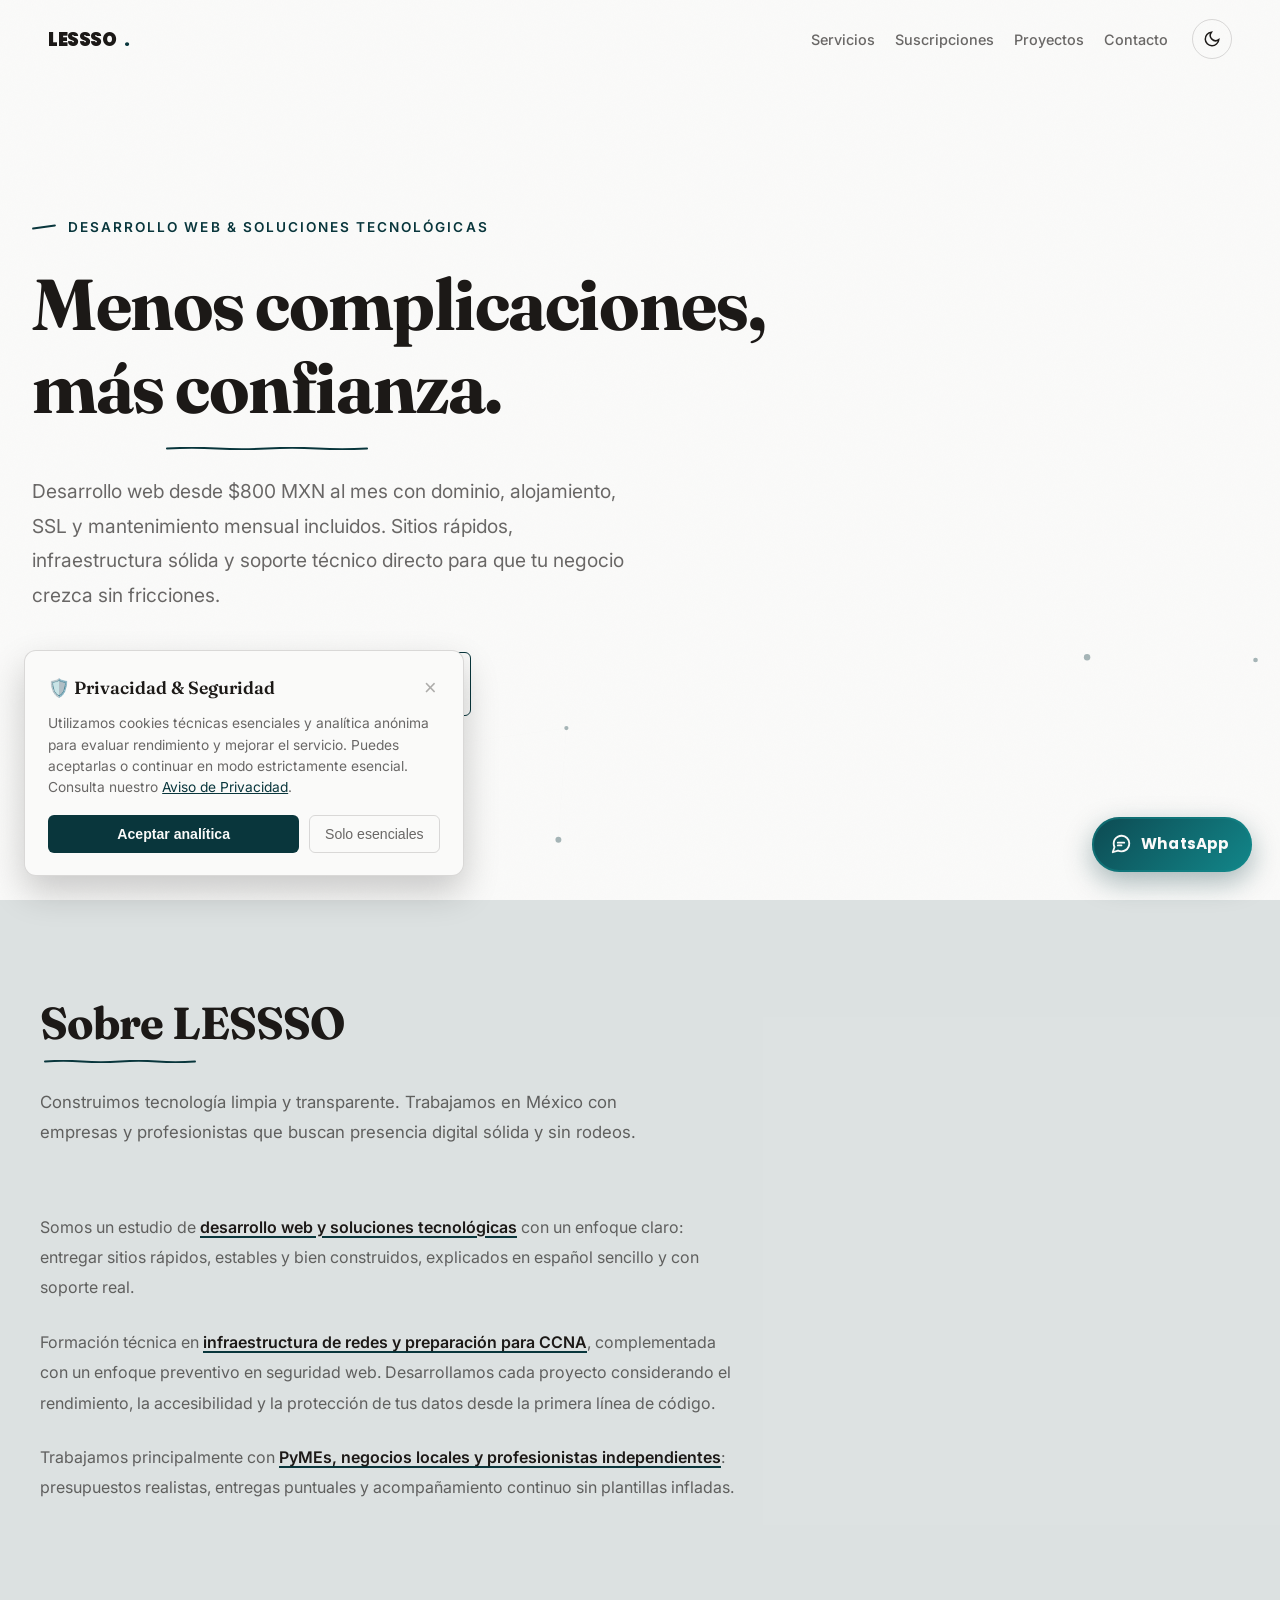
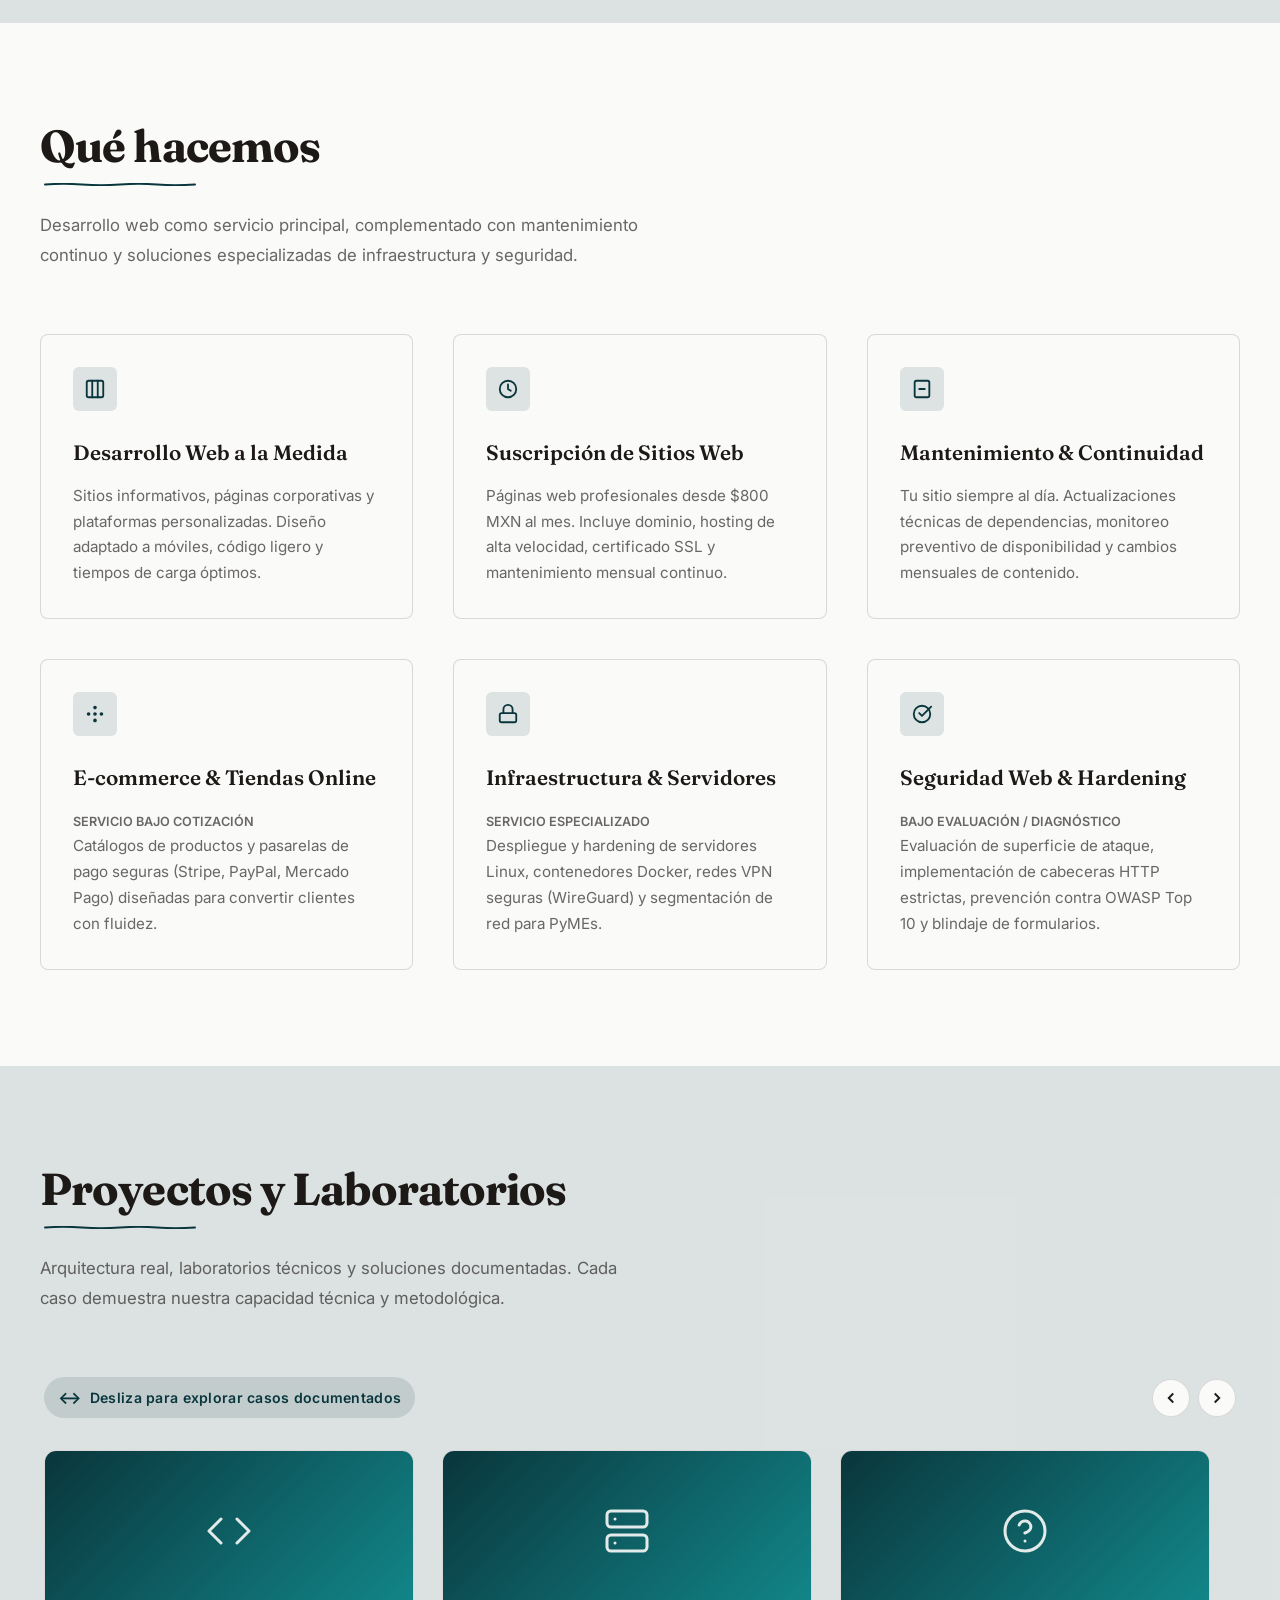
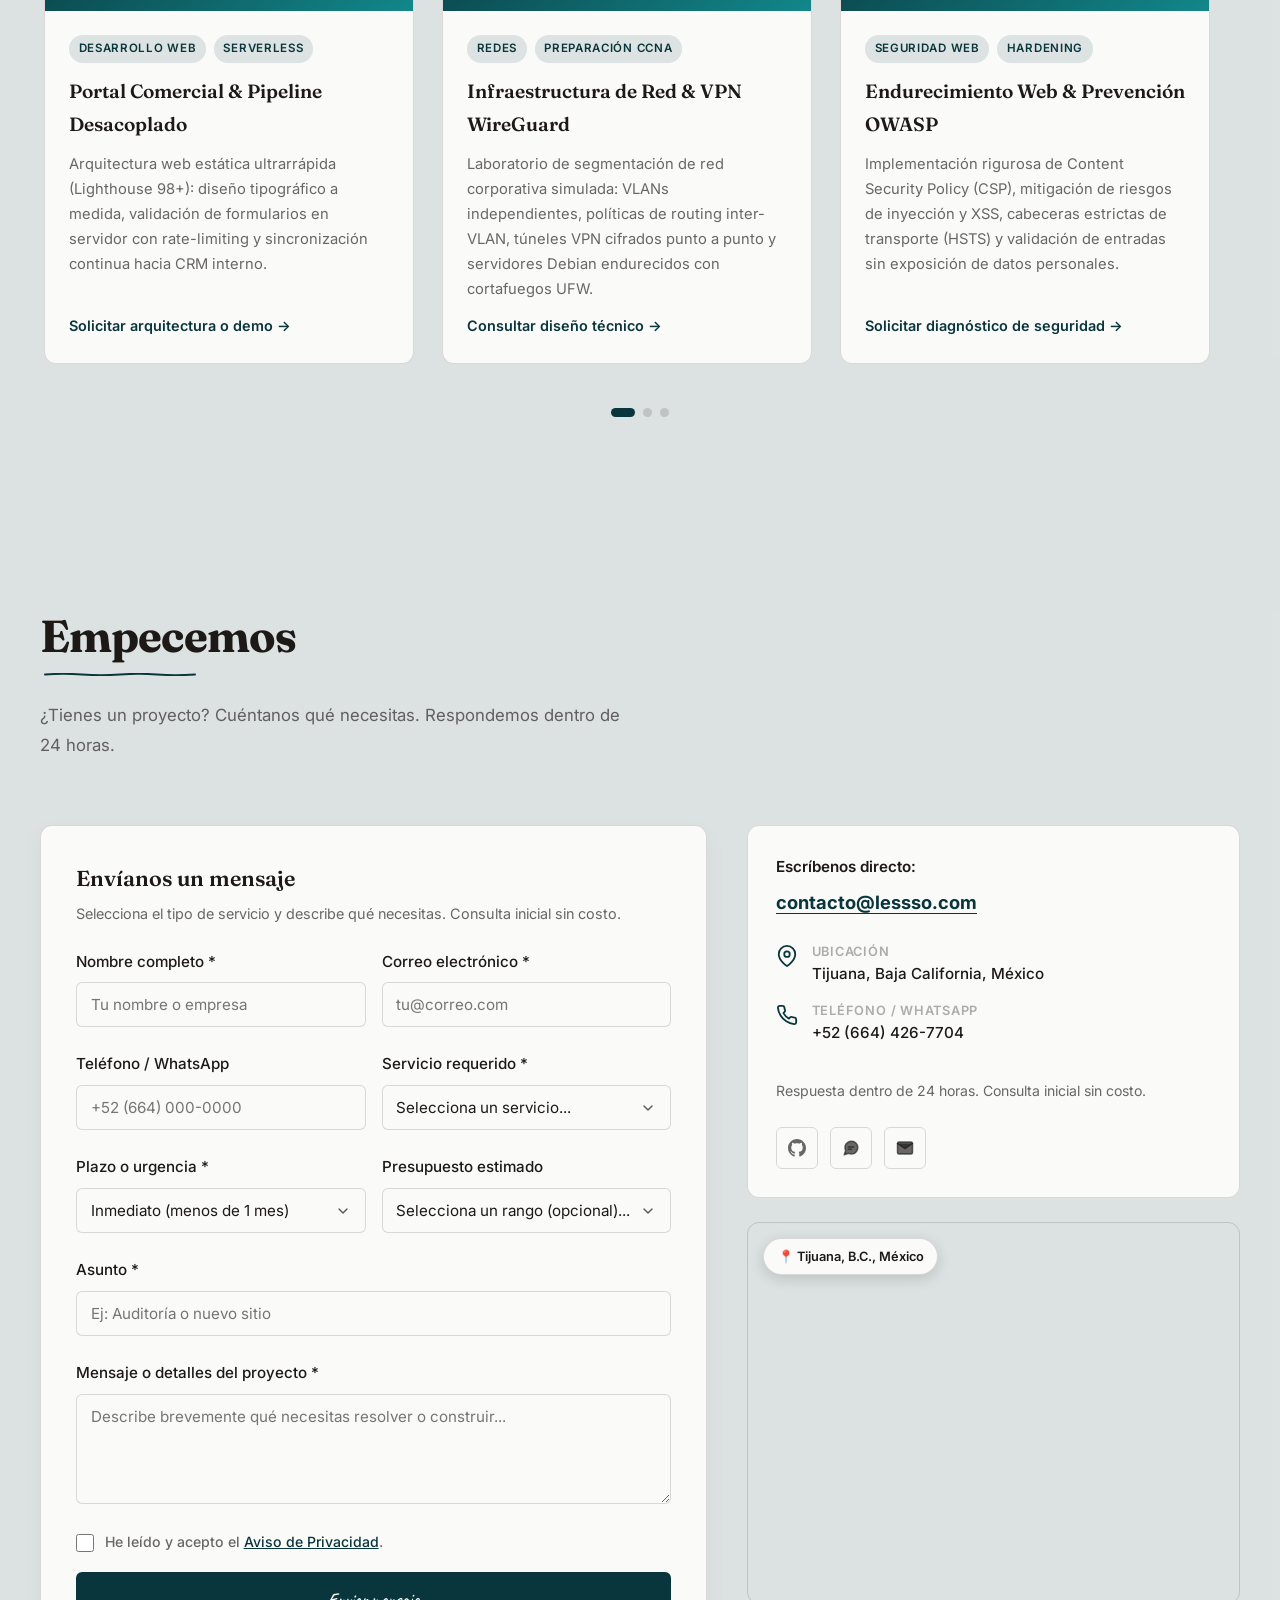
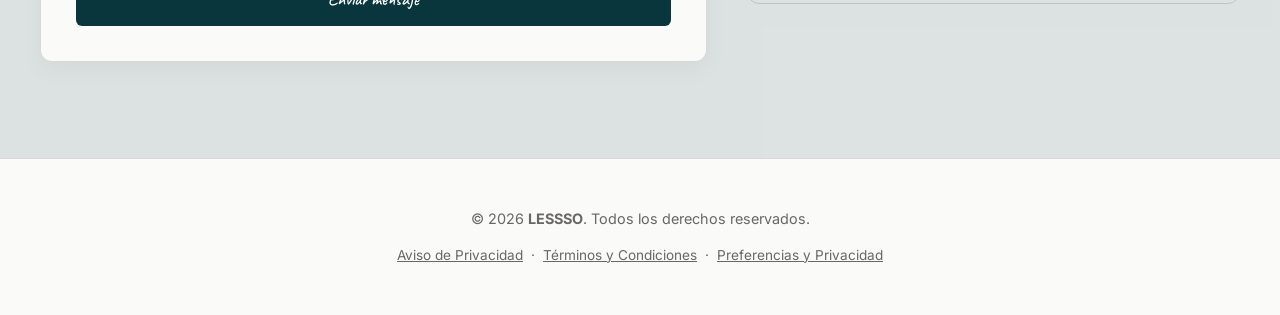
==== commit 03b3ae0c: "fix: deteccion inmediata de modo oscuro/claro sin FOUC, decodificacion base64 en funcion, sitemap y " ====
--- a/index.html
+++ b/index.html
@@ -1,5 +1,5 @@
 <!DOCTYPE html>
-<html lang="es" data-theme="light">
+<html lang="es">
 <head>
   <meta charset="UTF-8">
   <meta name="viewport" content="width=device-width, initial-scale=1.0, viewport-fit=cover">
@@ -60,6 +60,21 @@
   <link rel="preconnect" href="https://fonts.gstatic.com" crossorigin>
   <link href="https://fonts.googleapis.com/css2?family=Poppins:wght@700;900&family=Fraunces:wght@400;600;700&family=Inter:wght@400;500;600&family=Caveat:wght@500;700&display=swap" rel="stylesheet">
 
+  <!-- Detección temprana de tema para evitar destello visual (FOUC) -->
+  <script>
+    (function() {
+      try {
+        var t = localStorage.getItem('lessso-theme');
+        if (!t && window.matchMedia && window.matchMedia('(prefers-color-scheme: dark)').matches) {
+          t = 'dark';
+        }
+        if (t === 'dark' || t === 'light') {
+          document.documentElement.setAttribute('data-theme', t);
+        }
+      } catch (e) {}
+    })();
+  </script>
+
   <!-- Estilos y Script Modular -->
   <link rel="stylesheet" href="assets/css/style.css">
   <script type="module" src="assets/js/pages/home.js"></script>
--- a/assets/css/style.css
+++ b/assets/css/style.css
@@ -147,10 +147,30 @@
 .nav-links a:hover::after { width: 100%; }
 
 @media (max-width: 640px) {
-  .site-header { padding: 0.85rem var(--pad); }
-  .site-nav { gap: 0.85rem; }
-  .nav-links { gap: 0.75rem; }
-  .nav-links a { font-size: 0.8rem; }
+  .site-header {
+    padding: 0.85rem 1rem;
+    gap: 0.5rem;
+  }
+  .site-nav {
+    gap: 0.65rem;
+    overflow-x: auto;
+    max-width: 100%;
+    scrollbar-width: none;
+  }
+  .site-nav::-webkit-scrollbar { display: none; }
+  .nav-links {
+    gap: 0.65rem;
+    flex-shrink: 1;
+  }
+  .nav-links a {
+    font-size: 0.78rem;
+    white-space: nowrap;
+  }
+  .theme-toggle {
+    width: 36px;
+    height: 36px;
+    flex-shrink: 0;
+  }
 }
 
 .theme-toggle {
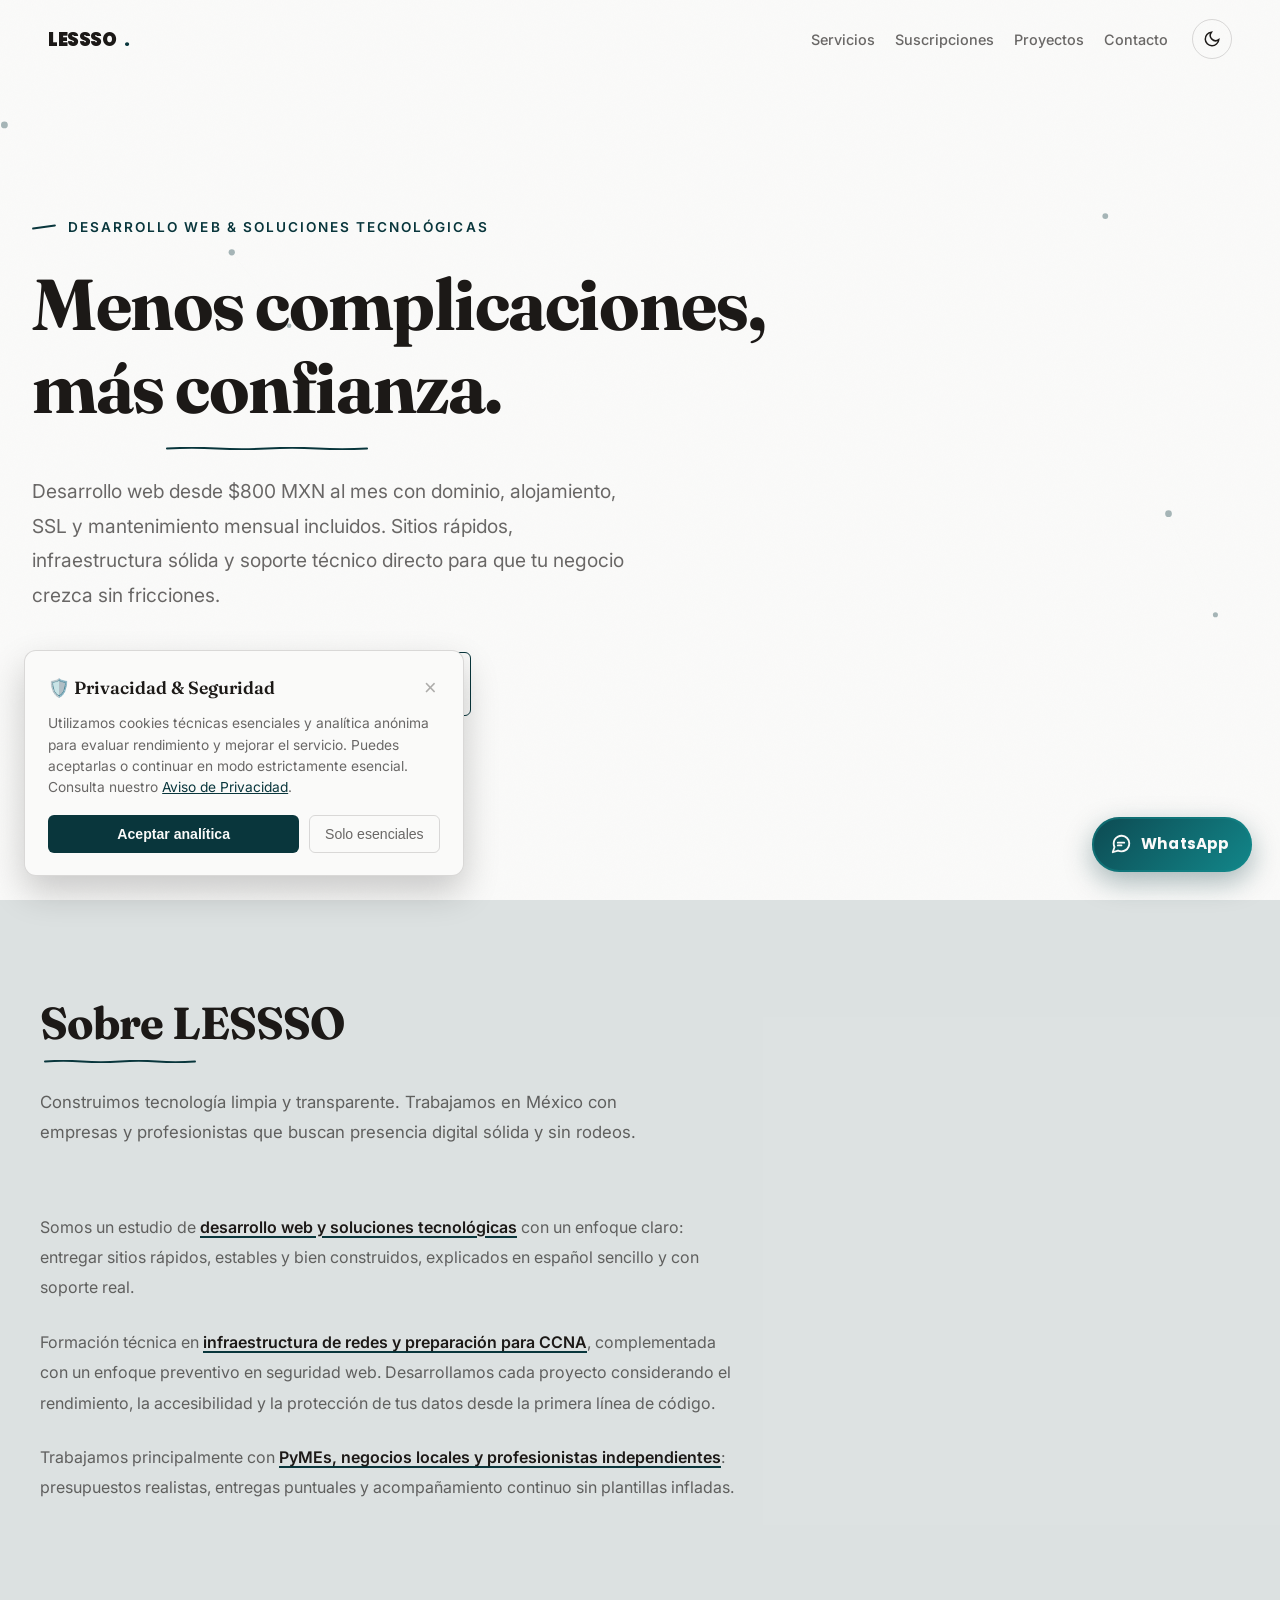
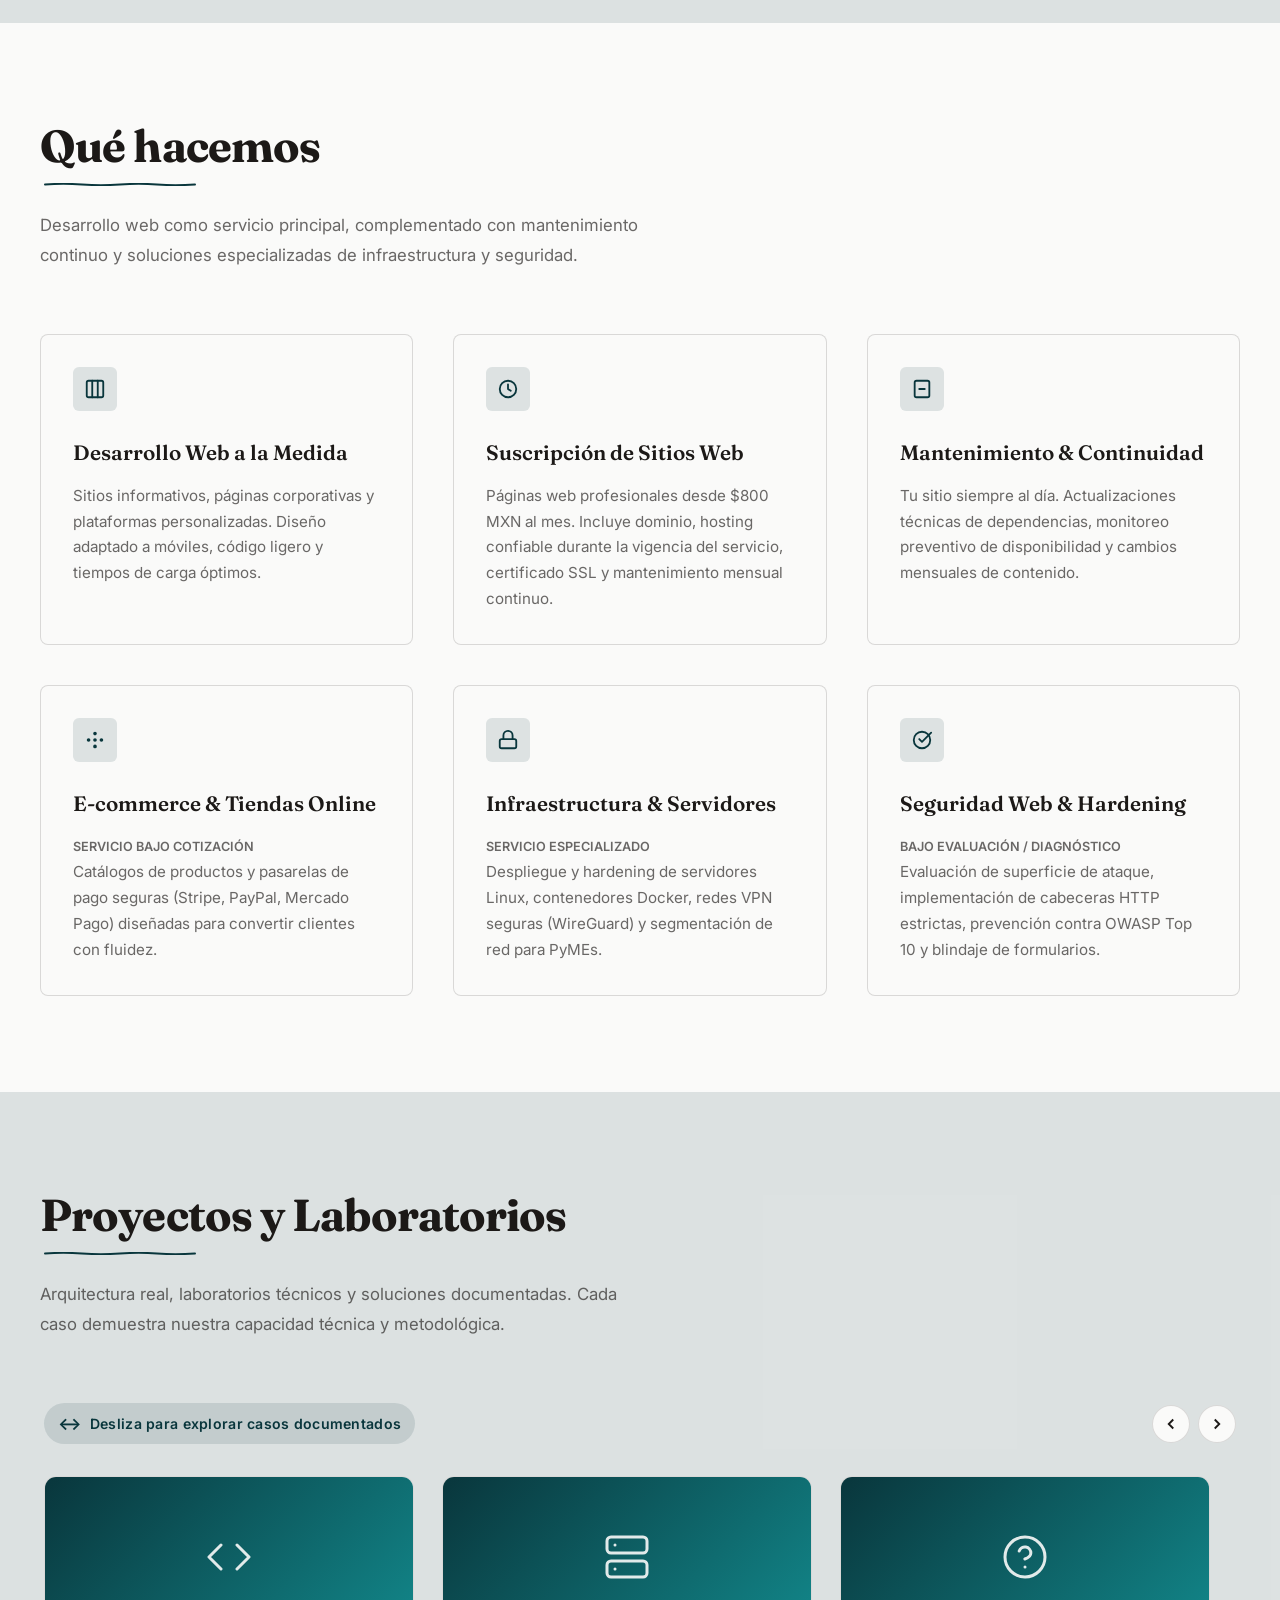
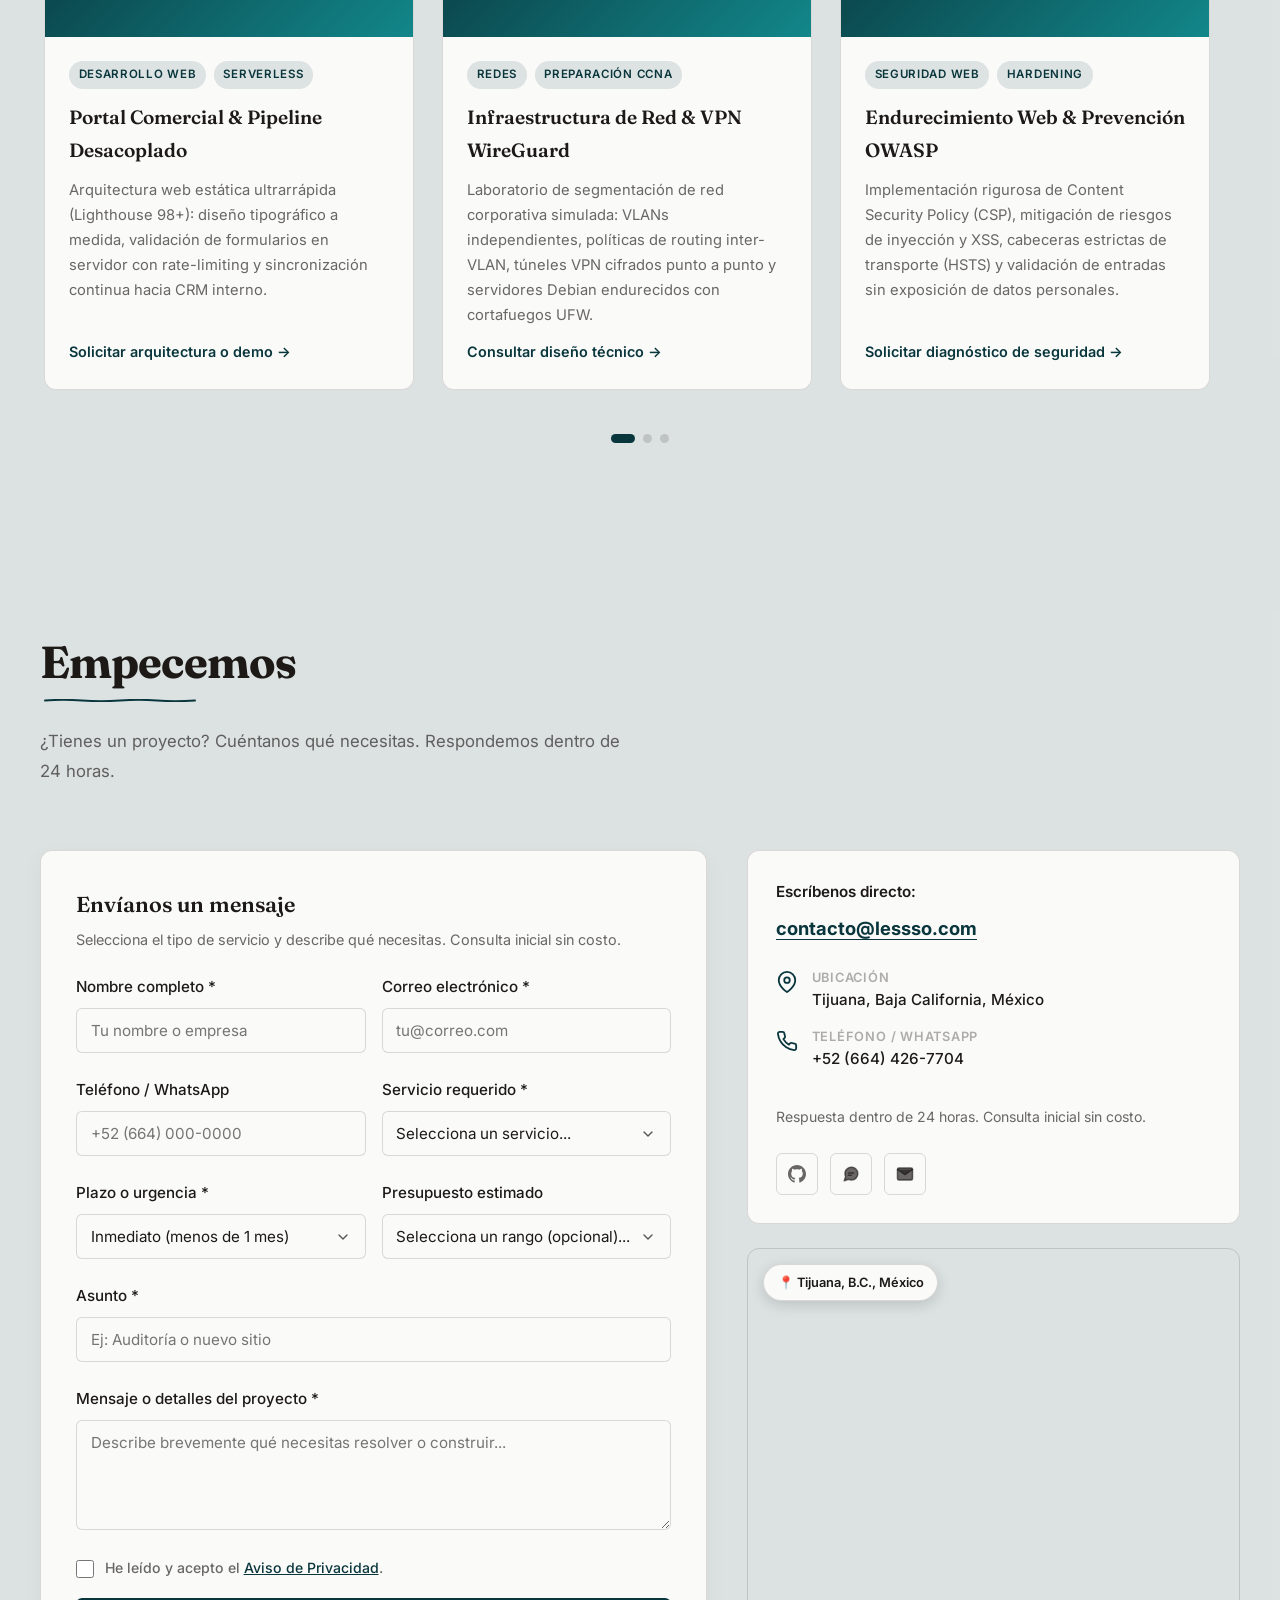
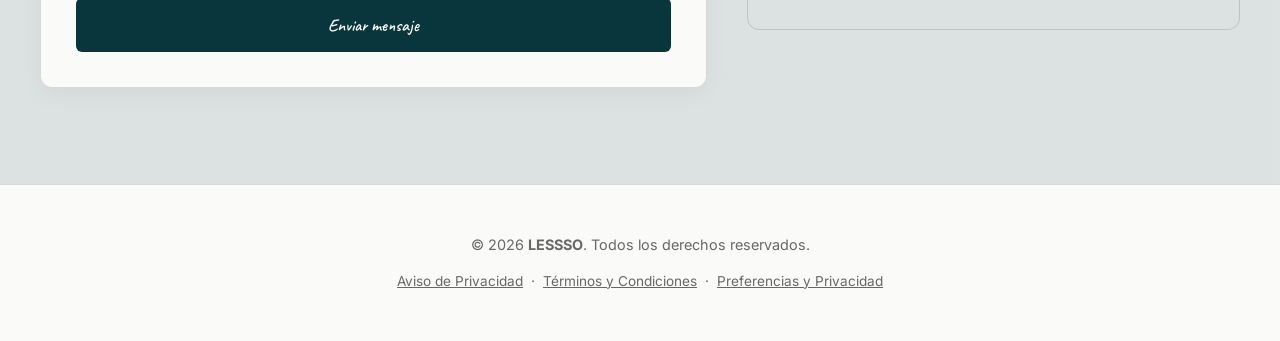
==== commit 252b01dd: "fix: sincronizacion auditable en repo, eliminacion de bypass falso en contacto, delimitacion de plan" ====
--- a/index.html
+++ b/index.html
@@ -195,7 +195,7 @@
           <svg viewBox="0 0 24 24"><circle cx="12" cy="12" r="9"/><path d="M12 7v5l3 2"/></svg>
         </div>
         <h3>Suscripción de Sitios Web</h3>
-        <p>Páginas web profesionales desde $800 MXN al mes. Incluye dominio, hosting de alta velocidad, certificado SSL y mantenimiento mensual continuo.</p>
+        <p>Páginas web profesionales desde $800 MXN al mes. Incluye dominio, hosting confiable durante la vigencia del servicio, certificado SSL y mantenimiento mensual continuo.</p>
       </div>
 
       <div class="service reveal">
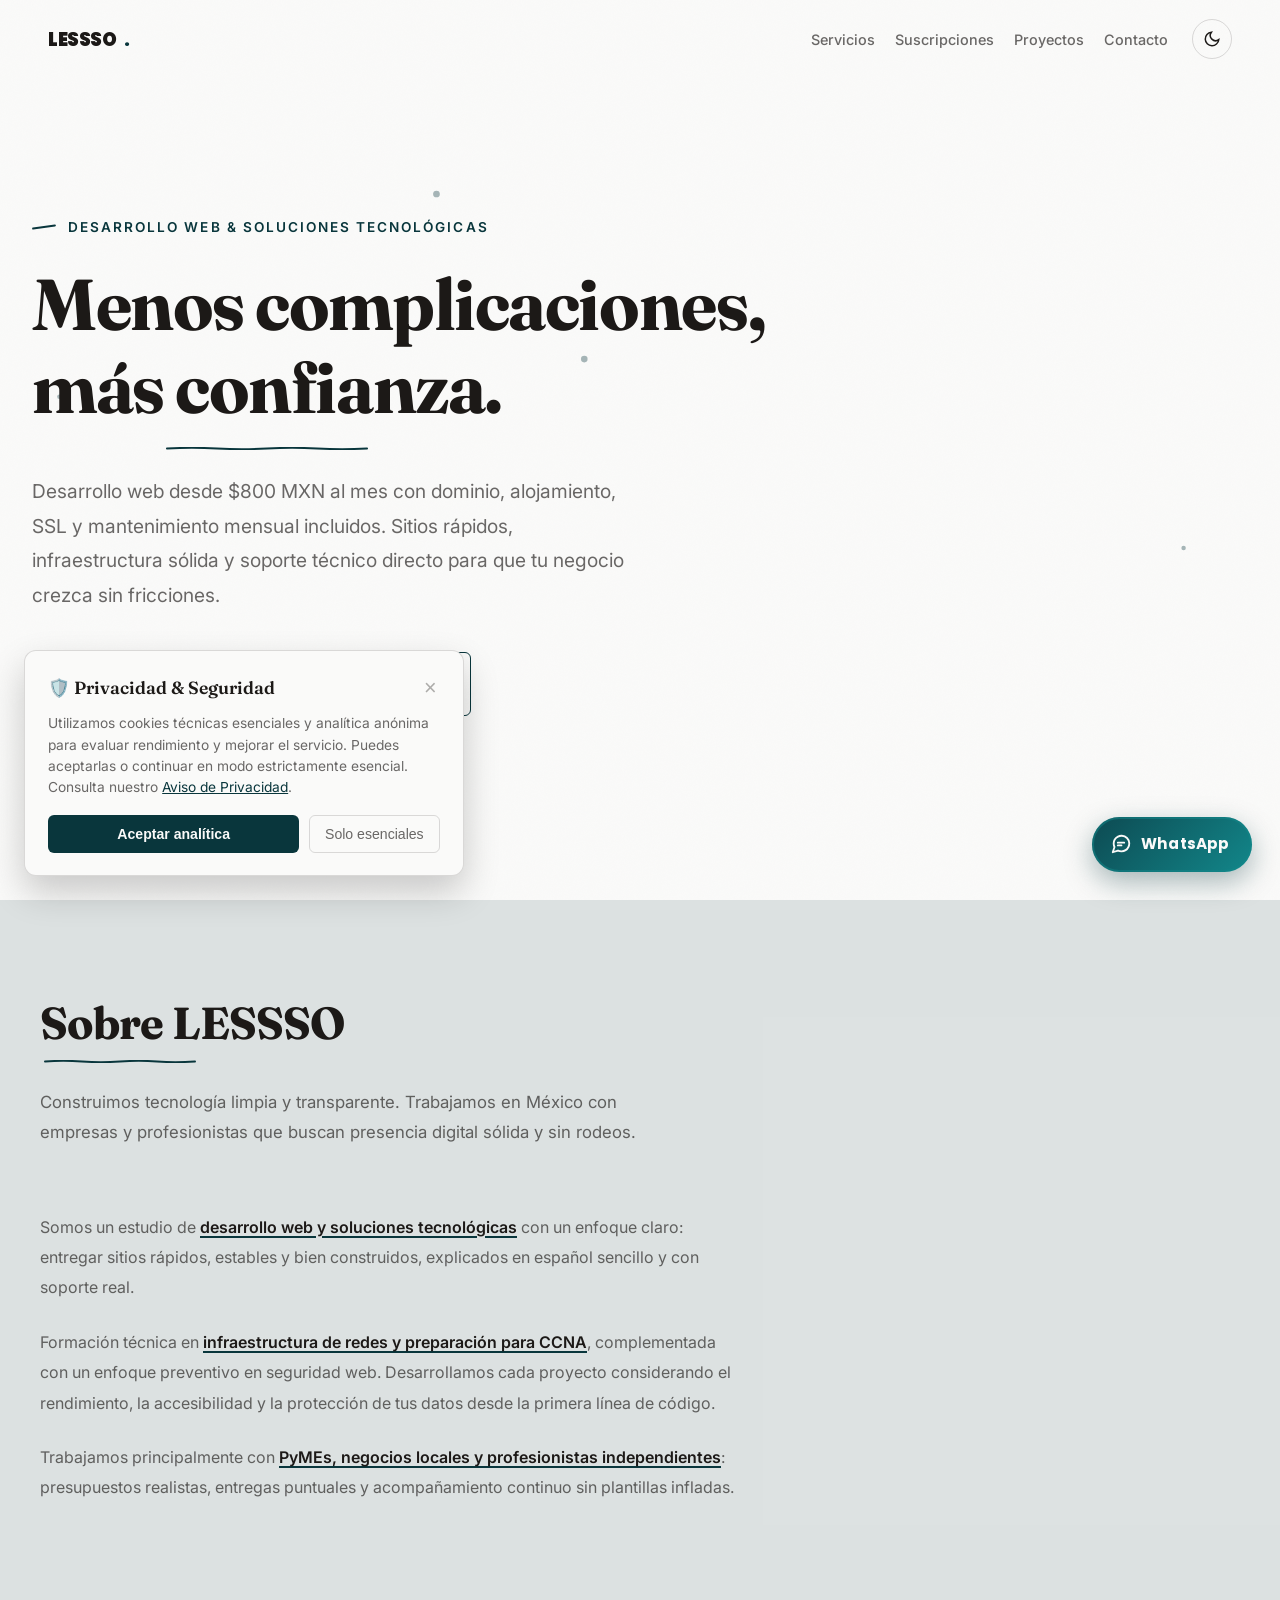
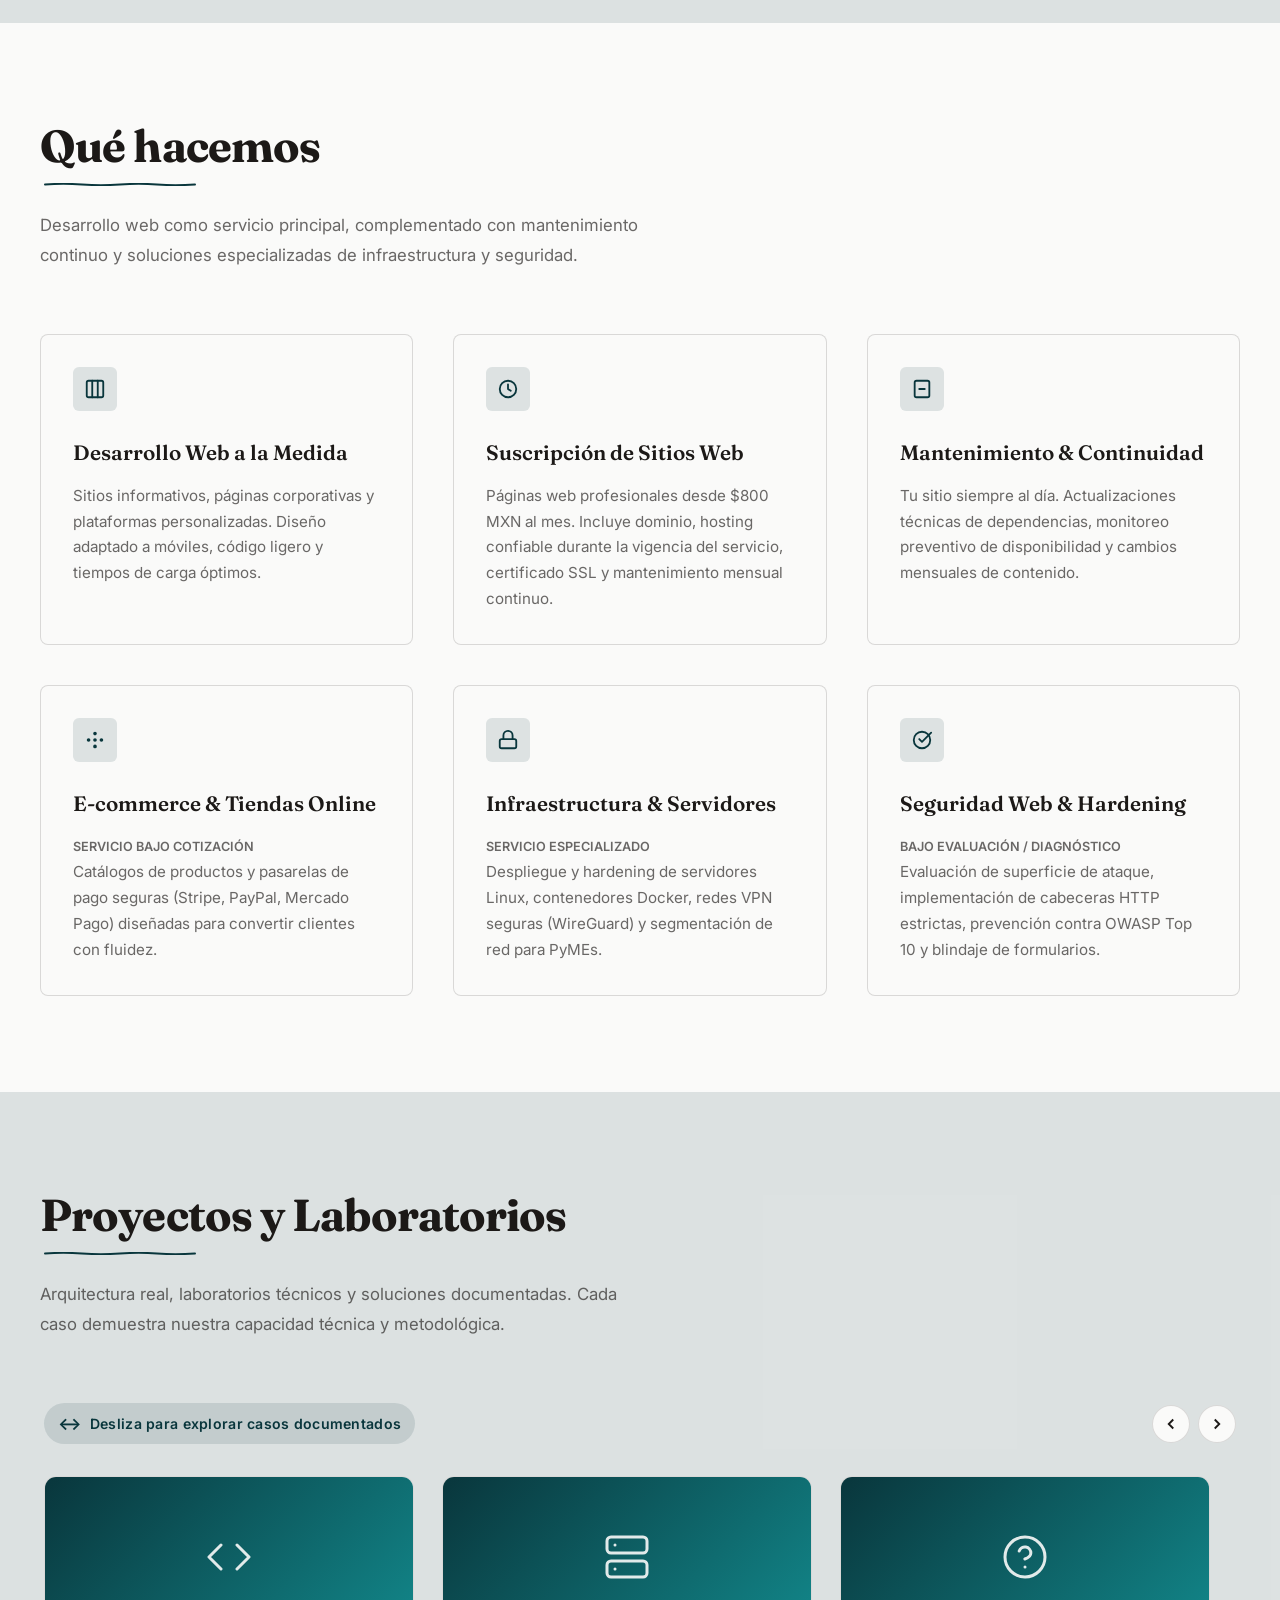
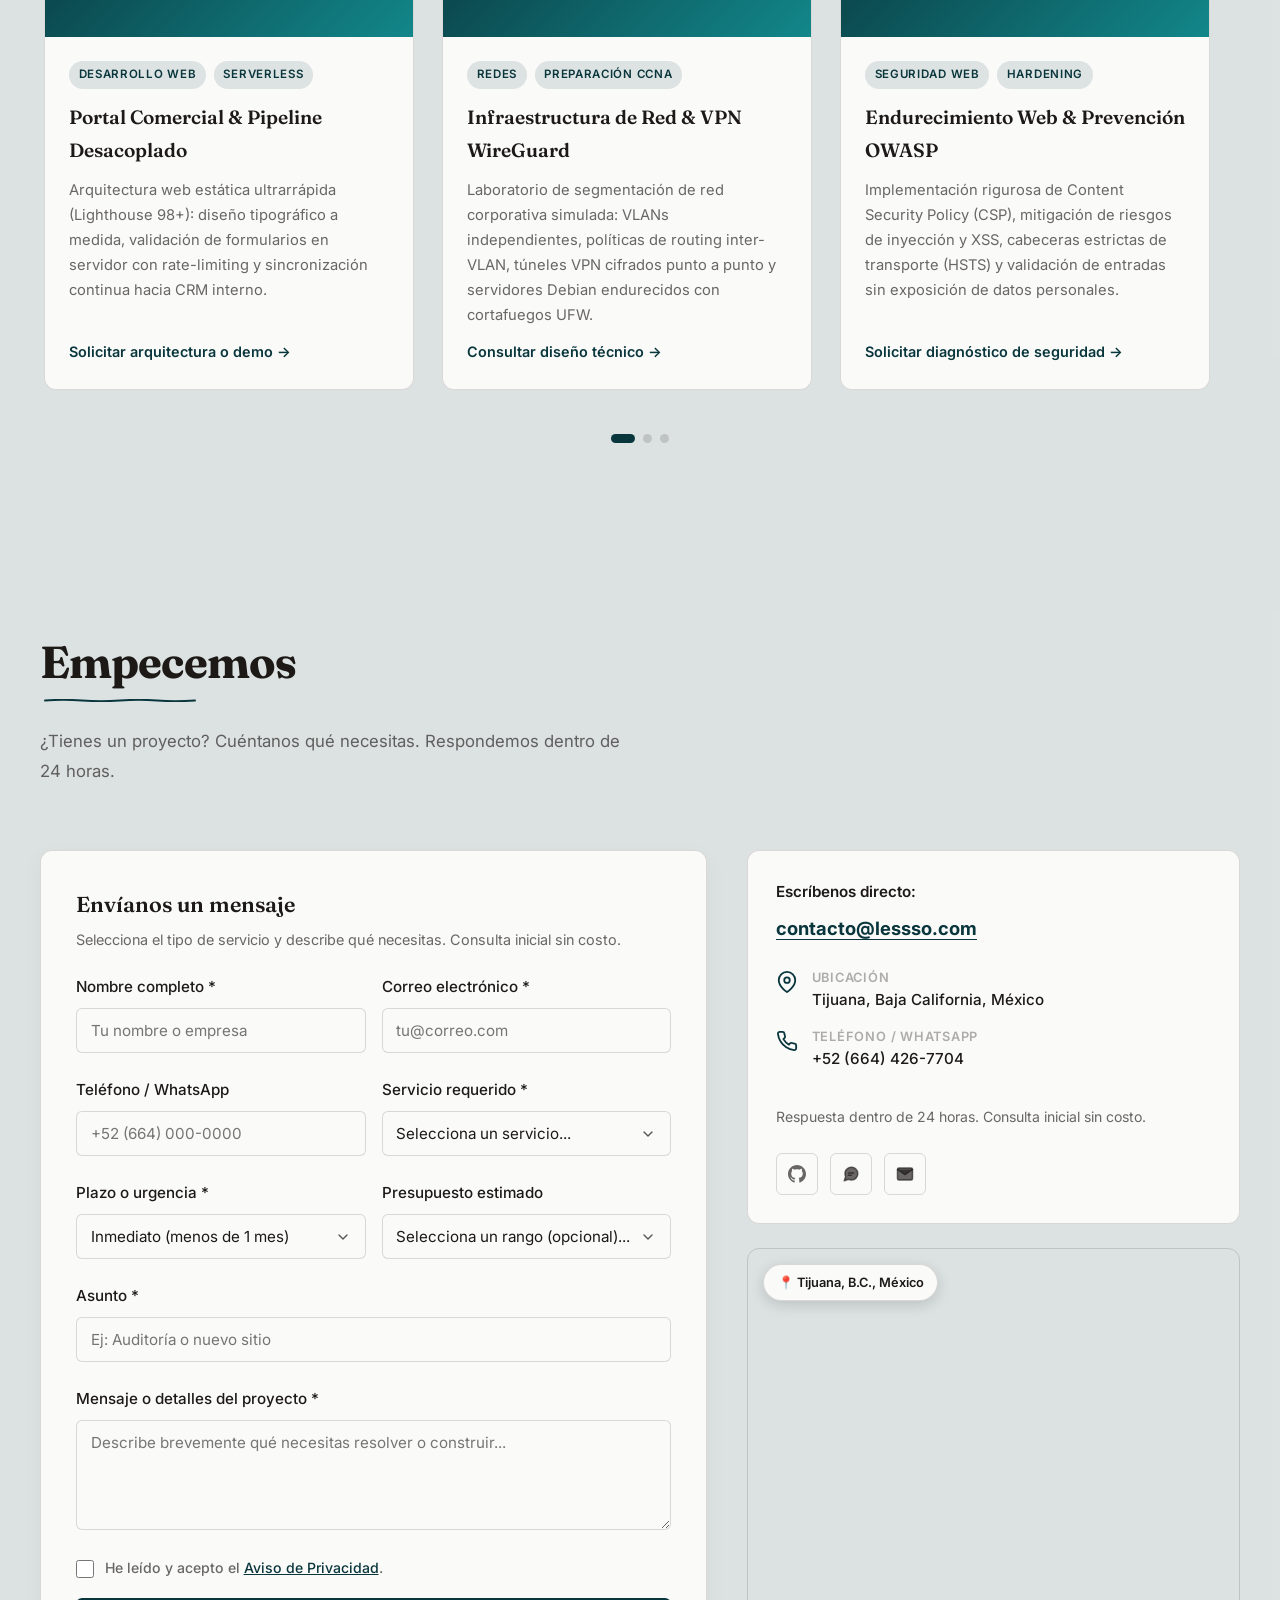
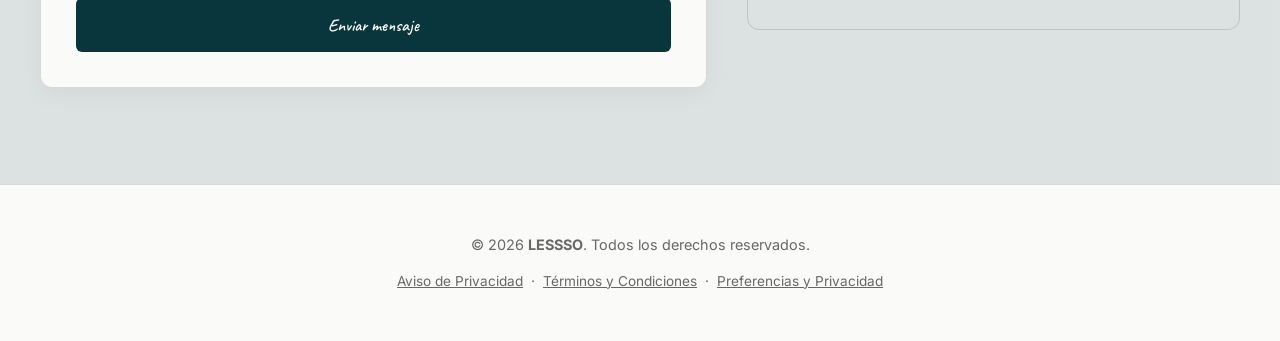
==== commit 4934b663: "fix: reemplazar modulos ES con script clasico autonomo, compatibilidad total file:// y visibilidad p" ====
--- a/index.html
+++ b/index.html
@@ -60,10 +60,11 @@
   <link rel="preconnect" href="https://fonts.gstatic.com" crossorigin>
   <link href="https://fonts.googleapis.com/css2?family=Poppins:wght@700;900&family=Fraunces:wght@400;600;700&family=Inter:wght@400;500;600&family=Caveat:wght@500;700&display=swap" rel="stylesheet">
 
-  <!-- Detección temprana de tema para evitar destello visual (FOUC) -->
+  <!-- Detección temprana de tema y capacidad JS para evitar destello visual (FOUC) -->
   <script>
     (function() {
       try {
+        document.documentElement.classList.add('js');
         var t = localStorage.getItem('lessso-theme');
         if (!t && window.matchMedia && window.matchMedia('(prefers-color-scheme: dark)').matches) {
           t = 'dark';
@@ -75,9 +76,9 @@
     })();
   </script>
 
-  <!-- Estilos y Script Modular -->
+  <!-- Estilos y Script Principal -->
   <link rel="stylesheet" href="assets/css/style.css">
-  <script type="module" src="assets/js/pages/home.js"></script>
+  <script defer src="assets/js/main.js"></script>
 
   <!-- Google Consent Mode v2 (Default: Denied) -->
   <script>
--- a/assets/css/style.css
+++ b/assets/css/style.css
@@ -1328,12 +1328,17 @@
 
 /* ============ ANIMATIONS ============ */
 .reveal {
+  opacity: 1;
+  transform: none;
+}
+
+html.js .reveal {
   opacity: 0;
   transform: translateY(24px);
   transition: opacity 0.8s var(--ease) 0.1s, transform 0.8s var(--ease) 0.1s;
 }
 
-.reveal.in-view {
+html.js .reveal.in-view {
   opacity: 1;
   transform: translateY(0);
 }
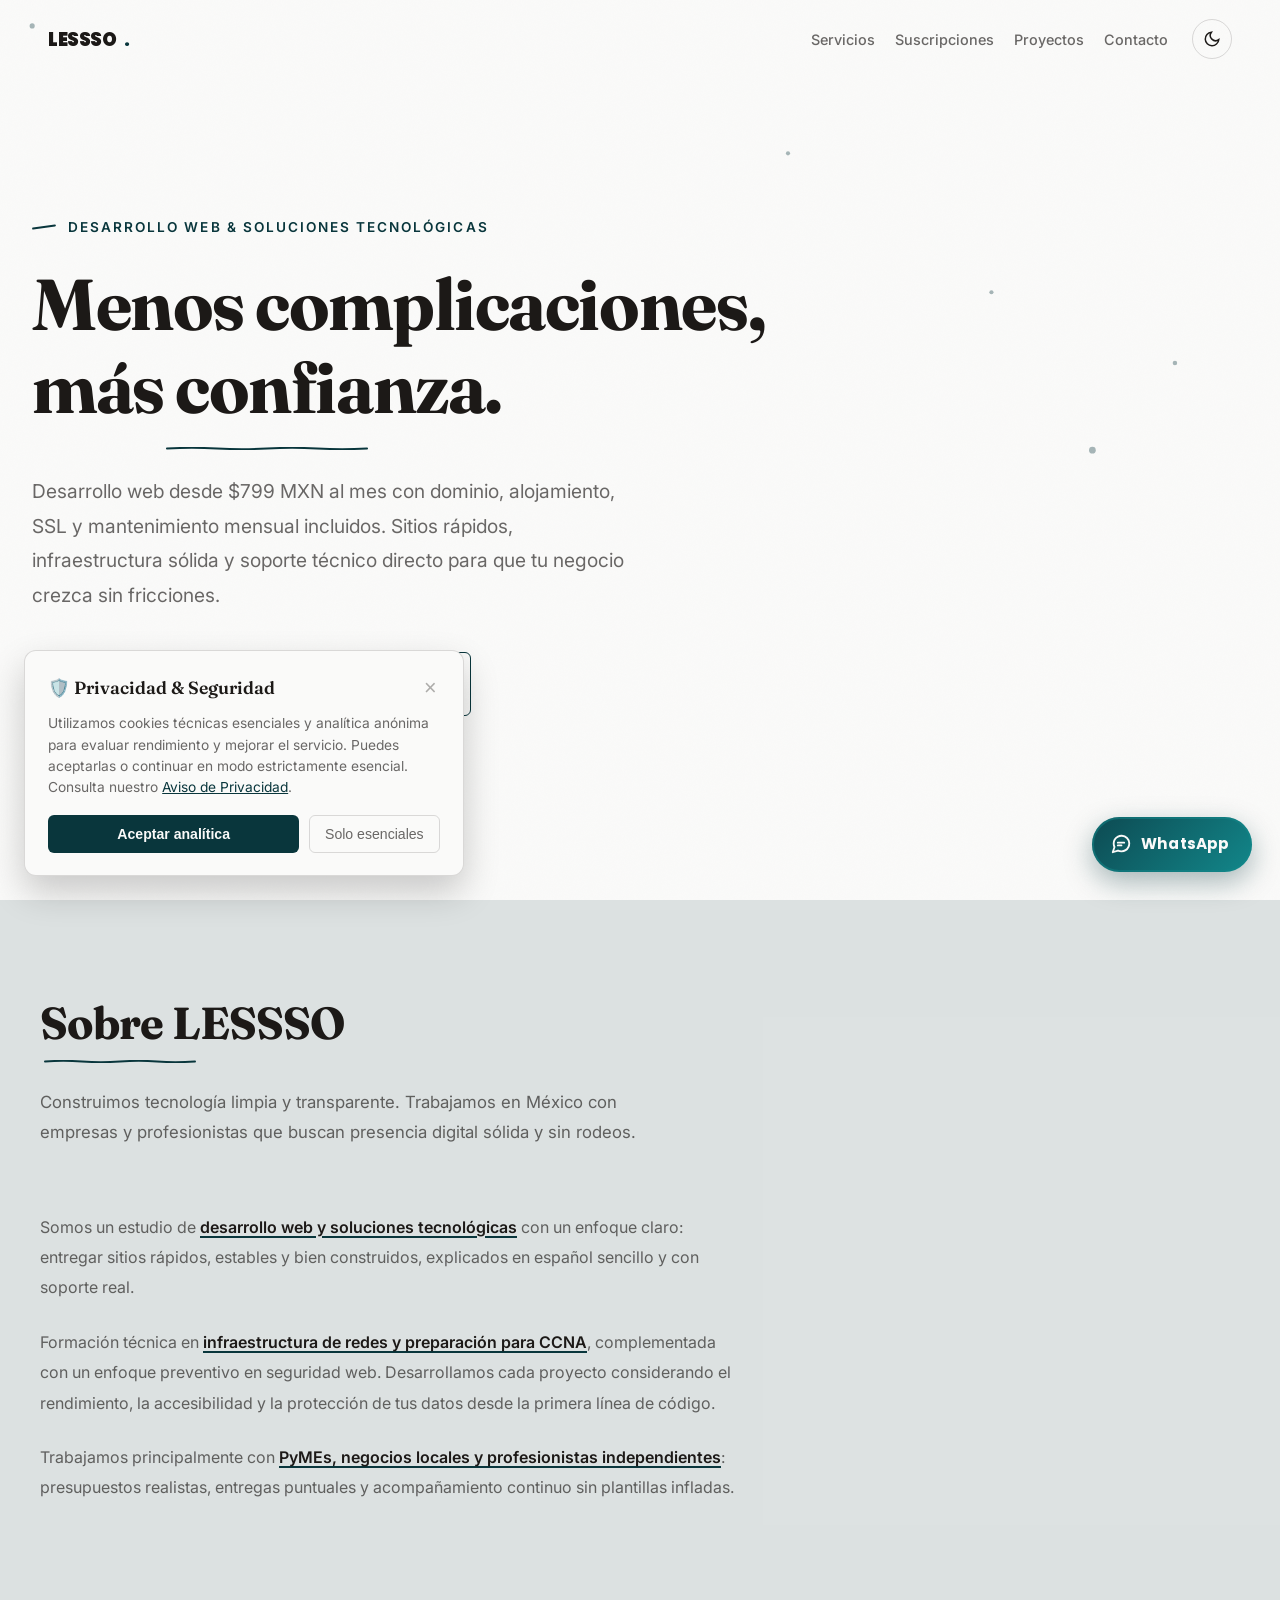
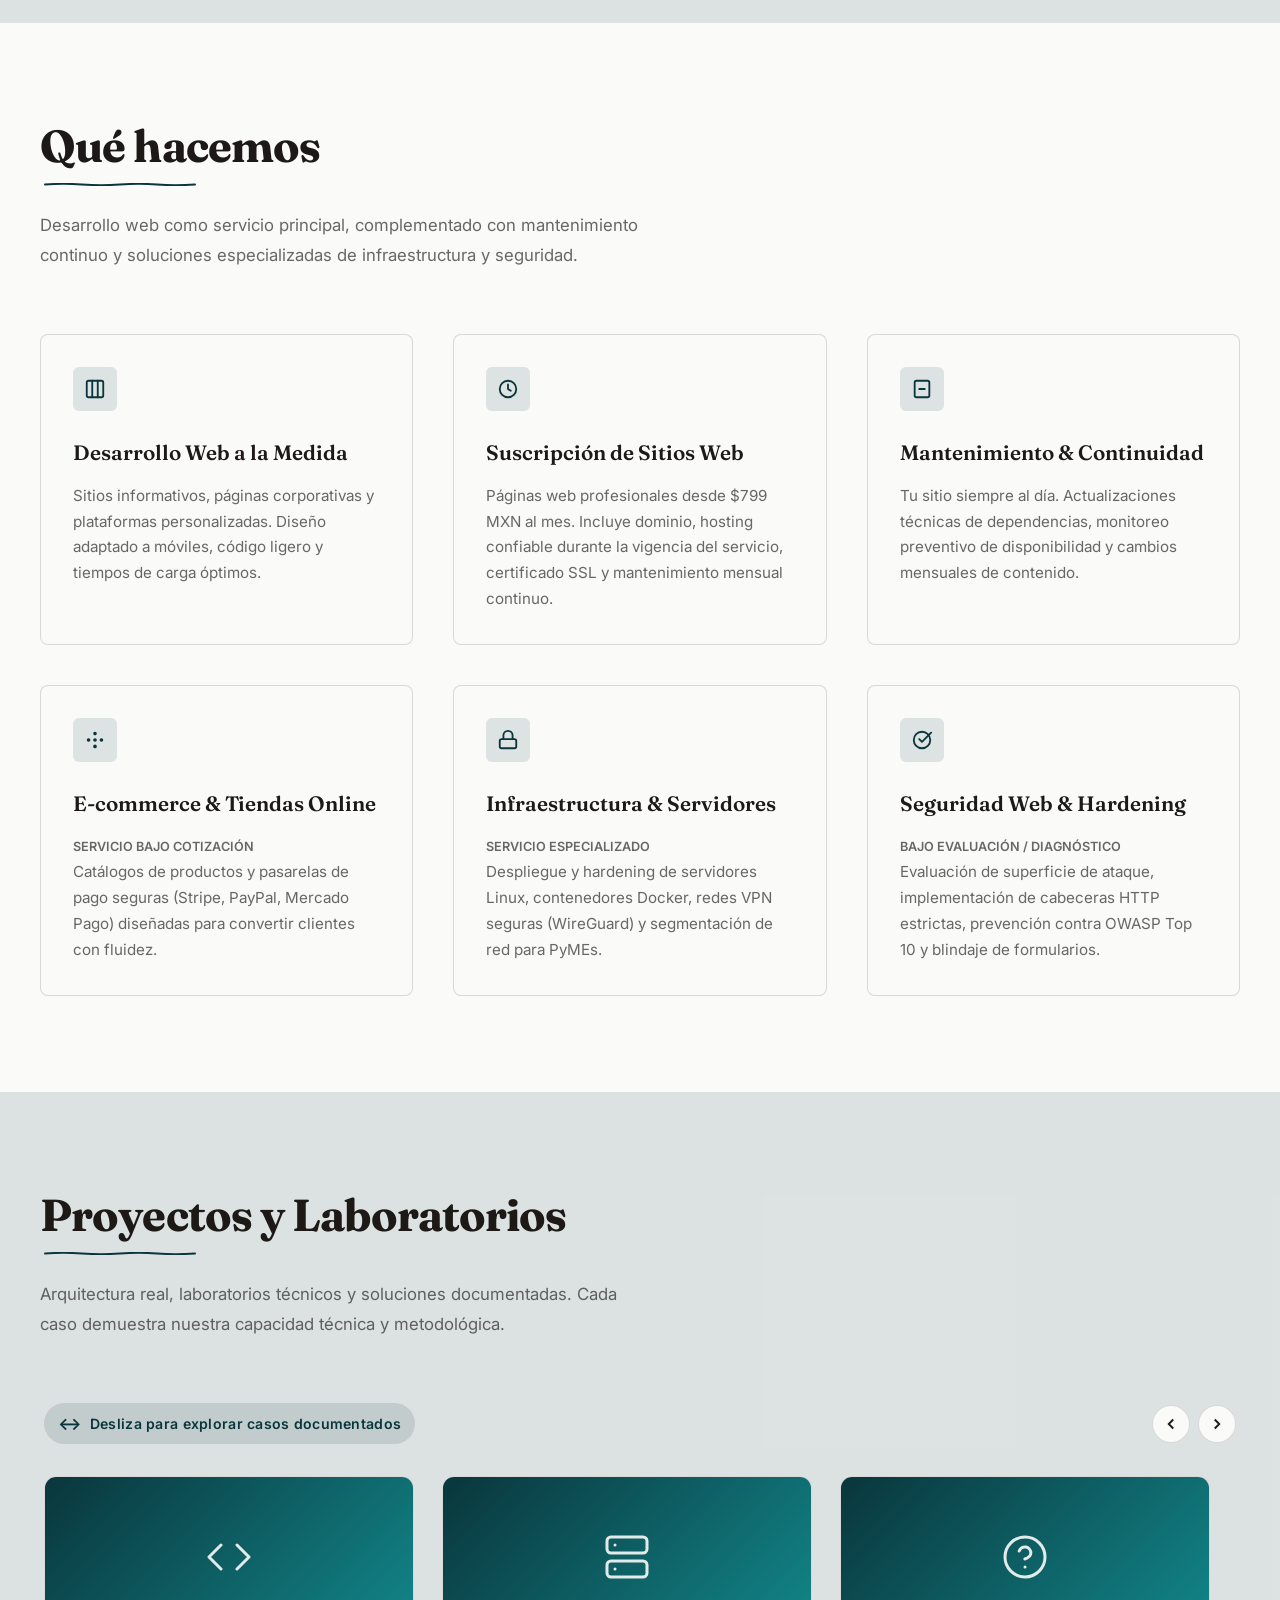
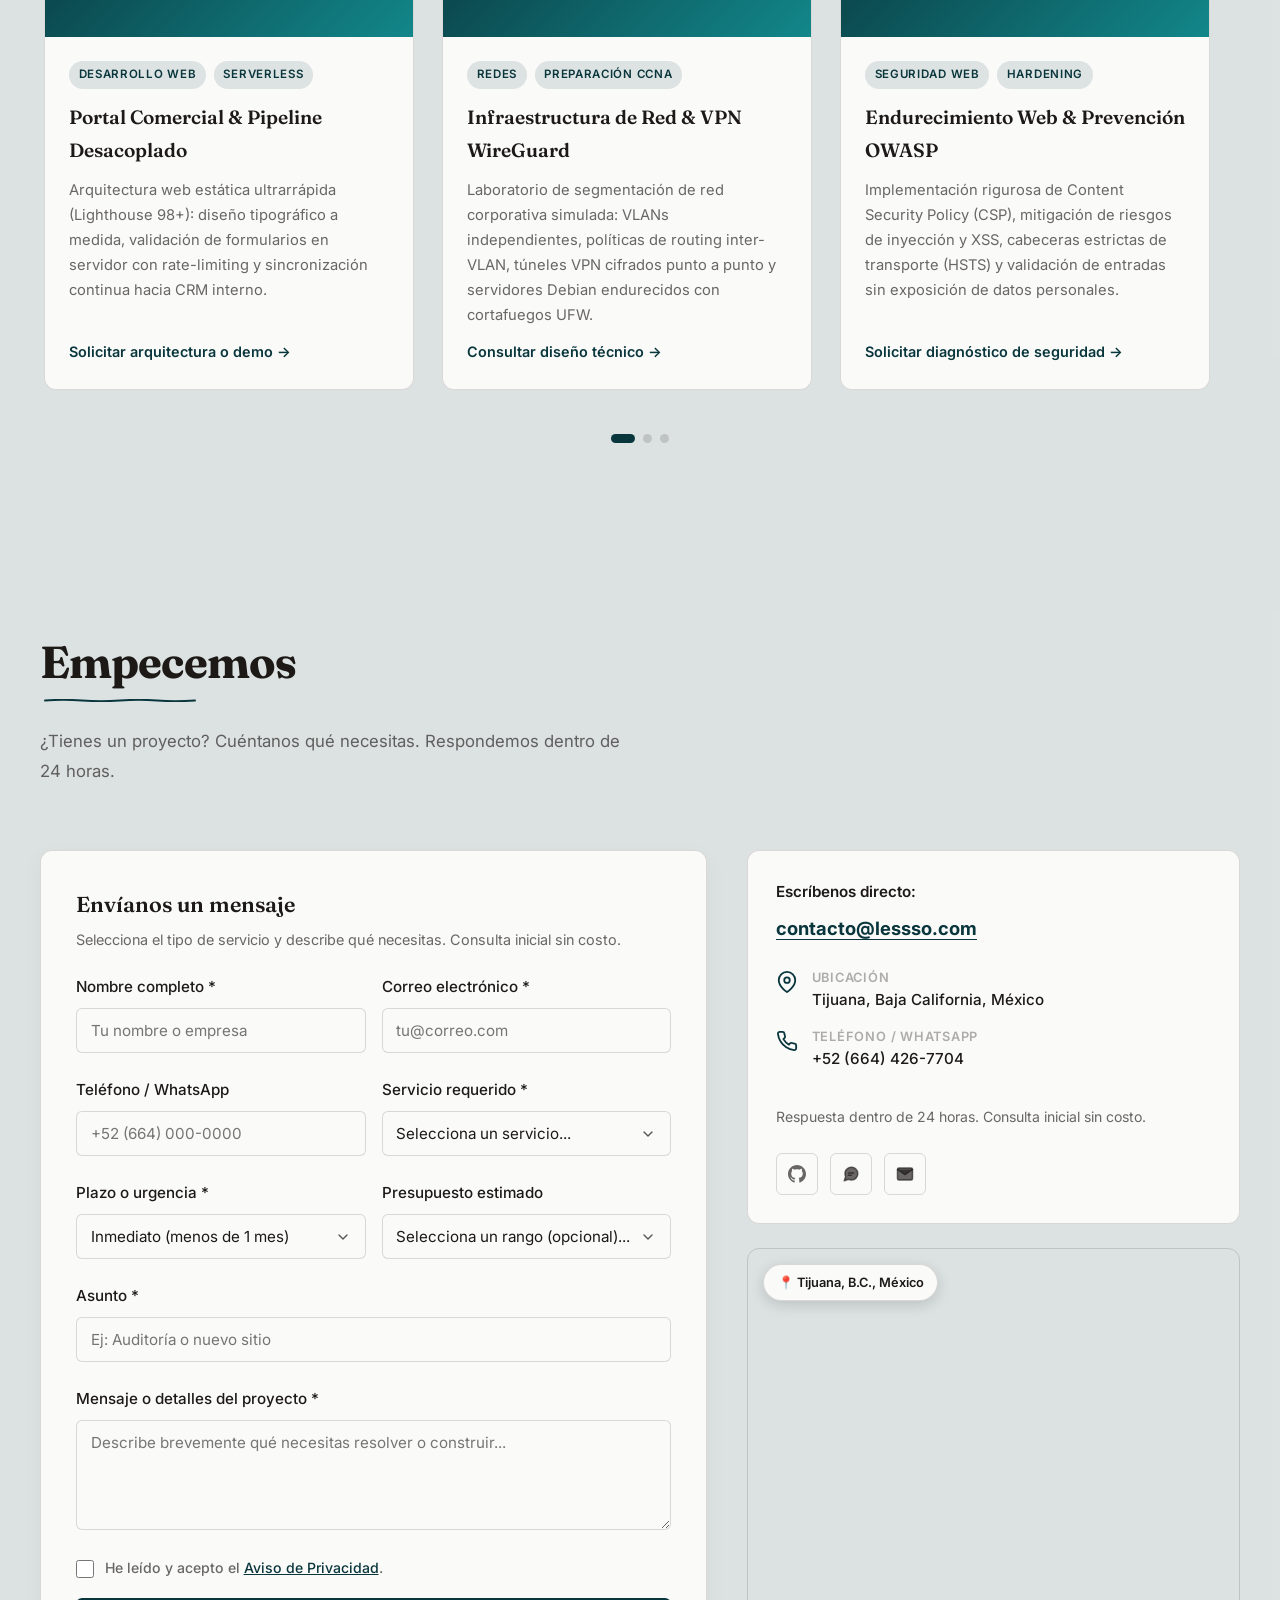
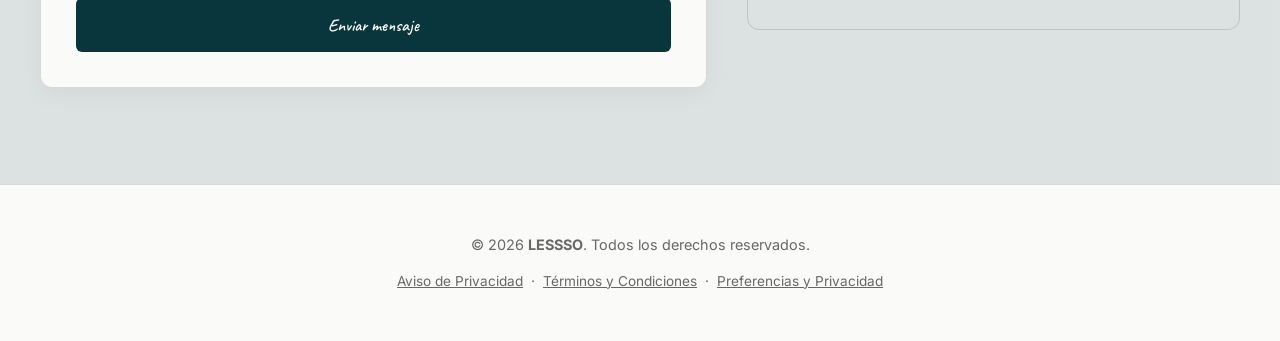
==== commit 9885aaf1: "fix: actualizacion de precios a 799/1499/2499, validacion healthz previa de Twenty CRM, reintentos c" ====
--- a/index.html
+++ b/index.html
@@ -4,7 +4,7 @@
   <meta charset="UTF-8">
   <meta name="viewport" content="width=device-width, initial-scale=1.0, viewport-fit=cover">
   <title>LESSSO — Desarrollo Web y Soluciones Tecnológicas en México</title>
-  <meta name="description" content="Desarrollo web desde $800 MXN al mes con hosting, dominio y mantenimiento incluidos. Soluciones tecnológicas, sistemas e infraestructura para PyMEs y profesionistas en México.">
+  <meta name="description" content="Desarrollo web desde $799 MXN al mes con hosting, dominio y mantenimiento incluidos. Soluciones tecnológicas, sistemas e infraestructura para PyMEs y profesionistas en México.">
   <meta name="author" content="LESSSO">
   <meta name="robots" content="index, follow, max-image-preview:large, max-snippet:-1">
   <link rel="canonical" href="https://lessso.com/">
@@ -15,7 +15,7 @@
   <meta property="og:type" content="website">
   <meta property="og:site_name" content="LESSSO">
   <meta property="og:title" content="LESSSO — Desarrollo Web y Soluciones Tecnológicas">
-  <meta property="og:description" content="Desarrollo web desde $800 MXN al mes con dominio, hosting y mantenimiento continuo. Tecnología transparente y a tu medida para PyMEs en México.">
+  <meta property="og:description" content="Desarrollo web desde $799 MXN al mes con dominio, hosting y mantenimiento continuo. Tecnología transparente y a tu medida para PyMEs en México.">
   <meta property="og:url" content="https://lessso.com/">
   <meta property="og:locale" content="es_MX">
   <meta property="og:image" content="https://lessso.com/og-image.jpg">
@@ -25,7 +25,7 @@
   <!-- Twitter Card -->
   <meta name="twitter:card" content="summary_large_image">
   <meta name="twitter:title" content="LESSSO — Desarrollo Web y Soluciones Tecnológicas">
-  <meta name="twitter:description" content="Desarrollo web desde $800 MXN al mes con hosting, dominio y mantenimiento continuo para negocios en México.">
+  <meta name="twitter:description" content="Desarrollo web desde $799 MXN al mes con hosting, dominio y mantenimiento continuo para negocios en México.">
   <meta name="twitter:image" content="https://lessso.com/og-image.jpg">
 
   <!-- Datos estructurados JSON-LD -->
@@ -34,7 +34,7 @@
     "@context": "https://schema.org",
     "@type": "ProfessionalService",
     "name": "LESSSO",
-    "description": "Desarrollo web y soluciones tecnológicas para PyMEs y emprendedores en México: sitios web por suscripción desde $800 MXN/mes, desarrollo a la medida, mantenimiento continuo, infraestructura Linux y seguridad web.",
+    "description": "Desarrollo web y soluciones tecnológicas para PyMEs y emprendedores en México: sitios web por suscripción desde $799 MXN/mes, desarrollo a la medida, mantenimiento continuo, infraestructura Linux y seguridad web.",
     "url": "https://lessso.com/",
     "email": "contacto@lessso.com",
     "telephone": "+52-664-426-7704",
@@ -45,7 +45,7 @@
       { "@type": "EducationalOccupationalCredential", "credentialCategory": "training", "name": "Formación en Infraestructura y Redes (Preparación CCNA)" }
     ],
     "makesOffer": [
-      { "@type": "Offer", "itemOffered": { "@type": "Service", "name": "Suscripción de Sitios Web desde $800 MXN/mes" } },
+      { "@type": "Offer", "itemOffered": { "@type": "Service", "name": "Suscripción de Sitios Web desde $799 MXN/mes" } },
       { "@type": "Offer", "itemOffered": { "@type": "Service", "name": "Desarrollo Web a la Medida" } },
       { "@type": "Offer", "itemOffered": { "@type": "Service", "name": "Mantenimiento Técnico Continuo" } },
       { "@type": "Offer", "itemOffered": { "@type": "Service", "name": "Infraestructura & Servidores Linux" } }
@@ -152,9 +152,9 @@
   <div class="hero-content">
     <div class="hero-label">Desarrollo Web & Soluciones Tecnológicas</div>
     <h1>Menos complicaciones, <span class="underline">más confianza.</span></h1>
-    <p class="hero-desc">Desarrollo web desde $800 MXN al mes con dominio, alojamiento, SSL y mantenimiento mensual incluidos. Sitios rápidos, infraestructura sólida y soporte técnico directo para que tu negocio crezca sin fricciones.</p>
+    <p class="hero-desc">Desarrollo web desde $799 MXN al mes con dominio, alojamiento, SSL y mantenimiento mensual incluidos. Sitios rápidos, infraestructura sólida y soporte técnico directo para que tu negocio crezca sin fricciones.</p>
     <div class="hero-actions">
-      <a href="suscripciones.html" class="cta">Ver planes desde $800/mes</a>
+      <a href="suscripciones.html" class="cta">Ver planes desde $799/mes</a>
       <a href="#contact" class="cta cta--ghost">Cotizar a la medida</a>
     </div>
   </div>
@@ -196,7 +196,7 @@
           <svg viewBox="0 0 24 24"><circle cx="12" cy="12" r="9"/><path d="M12 7v5l3 2"/></svg>
         </div>
         <h3>Suscripción de Sitios Web</h3>
-        <p>Páginas web profesionales desde $800 MXN al mes. Incluye dominio, hosting confiable durante la vigencia del servicio, certificado SSL y mantenimiento mensual continuo.</p>
+        <p>Páginas web profesionales desde $799 MXN al mes. Incluye dominio, hosting confiable durante la vigencia del servicio, certificado SSL y mantenimiento mensual continuo.</p>
       </div>
 
       <div class="service reveal">
@@ -356,7 +356,7 @@
               <select id="service" name="service" required>
                 <option value="" disabled selected>Selecciona un servicio...</option>
                 <option value="Desarrollo Web a la Medida">Desarrollo Web a la Medida</option>
-                <option value="Suscripción Mensual de Página Web">Suscripción Mensual de Página Web ($800 - $2,500 MXN/mes)</option>
+                <option value="Suscripción Mensual de Página Web">Suscripción Mensual de Página Web ($799 - $2,499 MXN/mes)</option>
                 <option value="Mantenimiento o Actualización Web">Mantenimiento o Actualización Web</option>
                 <option value="E-commerce / Tienda en Línea">E-commerce / Tienda en Línea (Bajo cotización)</option>
                 <option value="Infraestructura & Servidores Linux">Infraestructura & Servidores Linux (Especializado)</option>
@@ -379,7 +379,7 @@
               <label for="budget">Presupuesto estimado</label>
               <select id="budget" name="budget">
                 <option value="" selected>Selecciona un rango (opcional)...</option>
-                <option value="Suscripción Web ($800 - $2,500 MXN/mes)">Suscripción Web ($800 - $2,500 MXN/mes)</option>
+                <option value="Suscripción Web ($799 - $2,499 MXN/mes)">Suscripción Web ($799 - $2,499 MXN/mes)</option>
                 <option value="Menos de $10,000 MXN">Menos de $10,000 MXN (Básico / Informativo)</option>
                 <option value="$10,000 a $25,000 MXN">$10,000 a $25,000 MXN (Profesional)</option>
                 <option value="$25,000 a $50,000 MXN">$25,000 a $50,000 MXN (Avanzado / Sistema)</option>
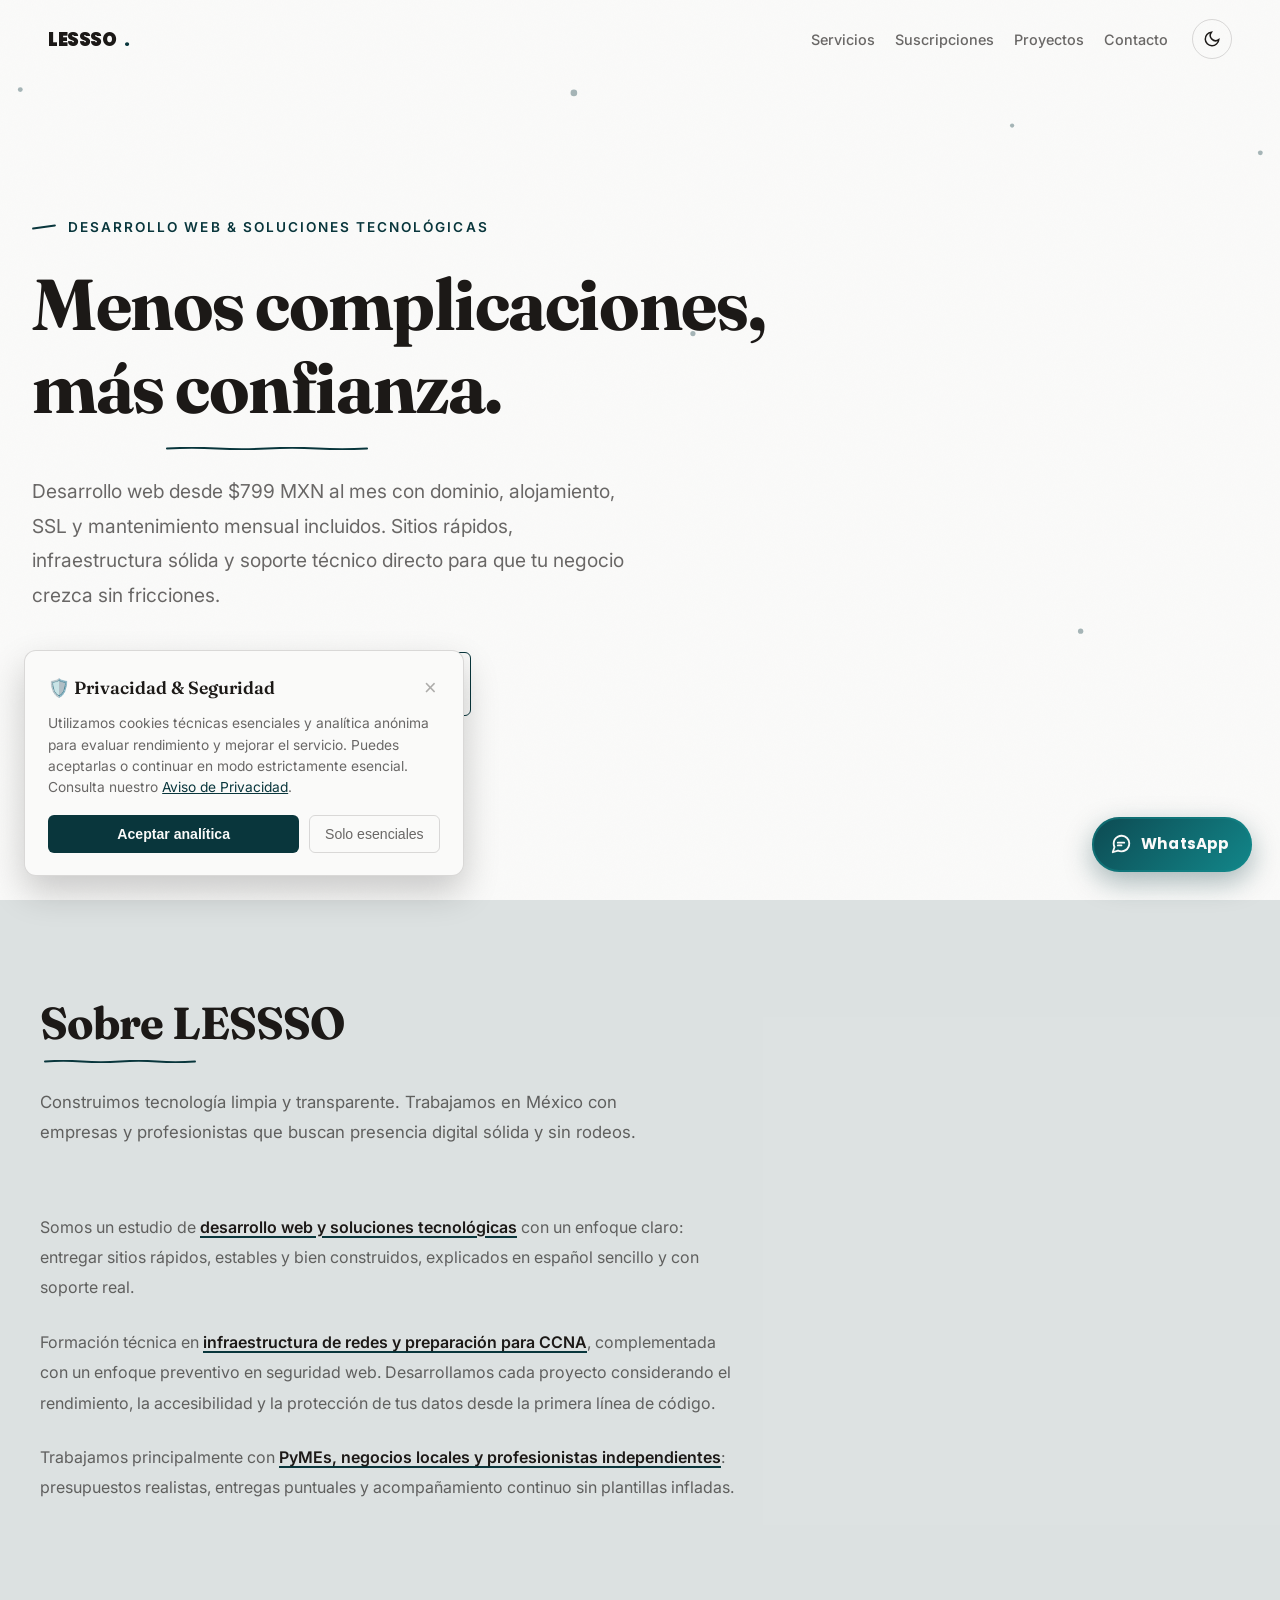
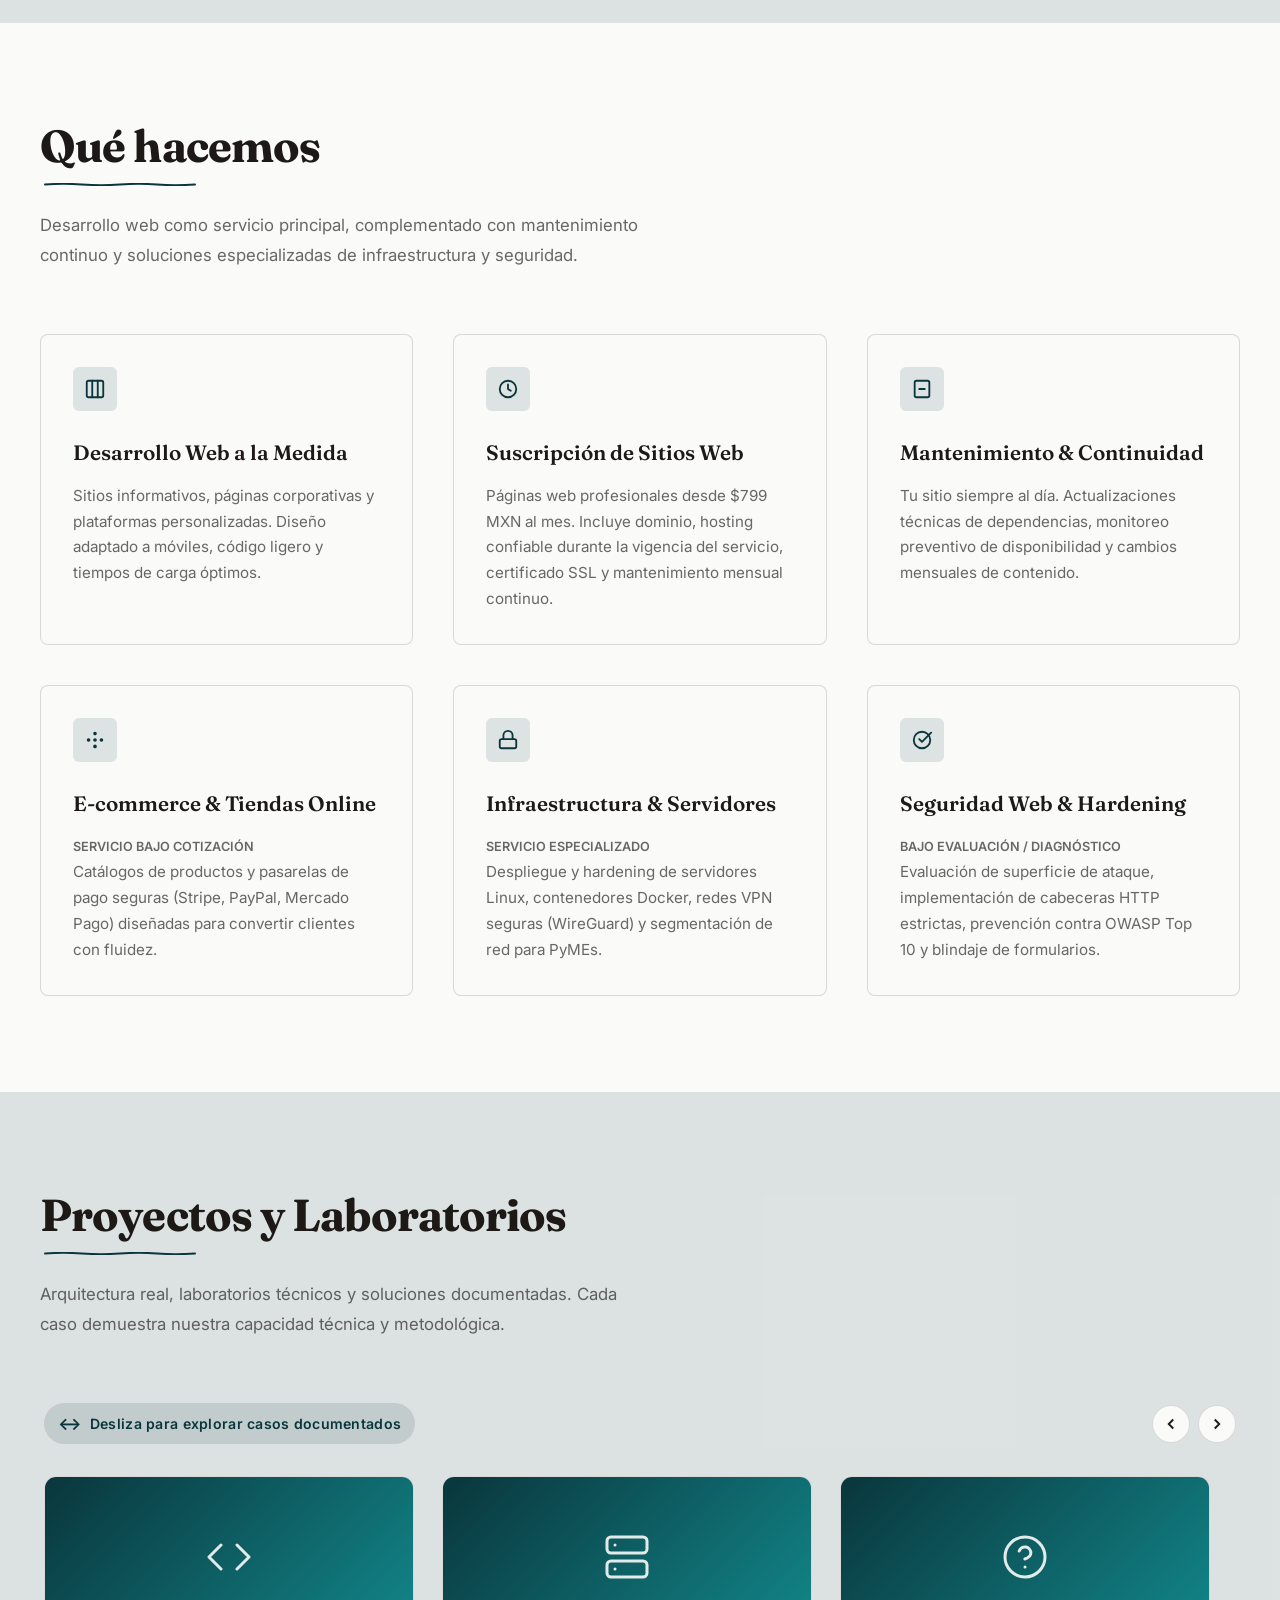
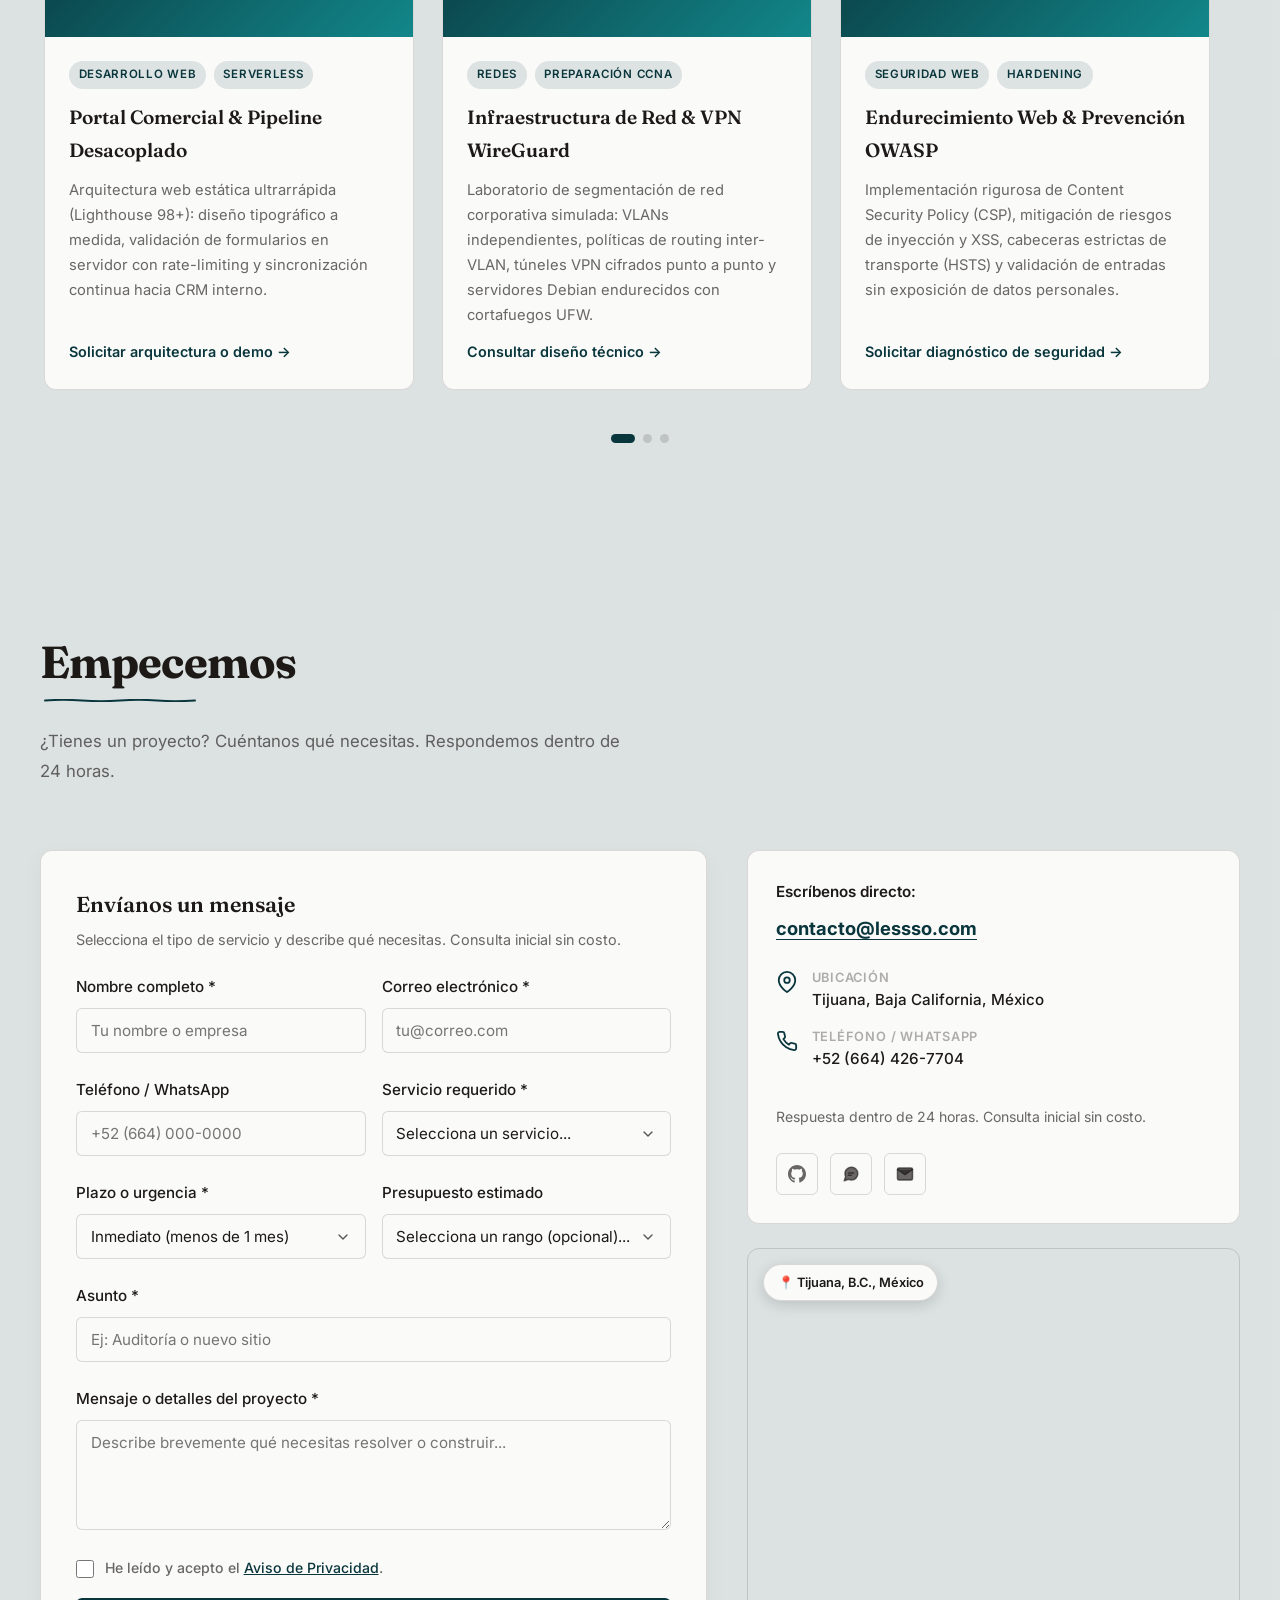
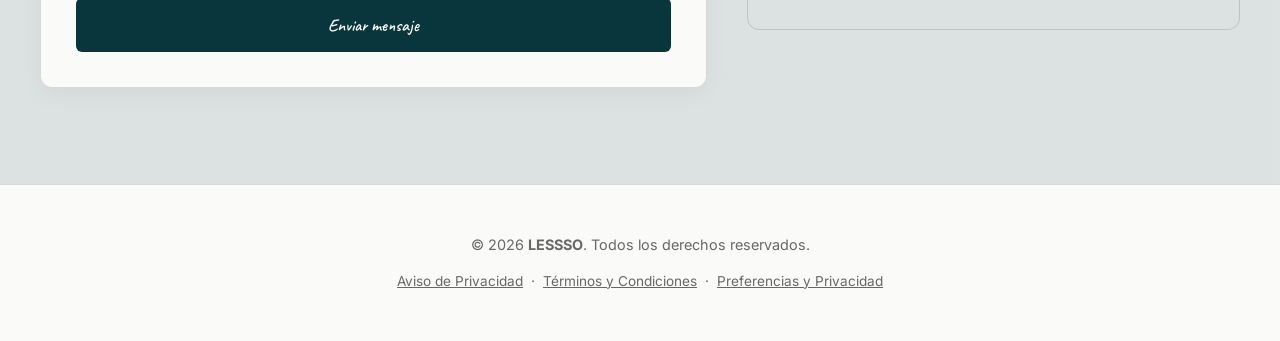
==== commit 5073a773: "refactor(arch): aplicar principios SOLID, DRY, KISS, YAGNI y Law of Demeter - DRY: Unificar configur" ====
--- a/index.html
+++ b/index.html
@@ -78,7 +78,7 @@
 
   <!-- Estilos y Script Principal -->
   <link rel="stylesheet" href="assets/css/style.css">
-  <script defer src="assets/js/main.js"></script>
+  <script type="module" src="assets/js/pages/home.js"></script>
 
   <!-- Google Consent Mode v2 (Default: Denied) -->
   <script>
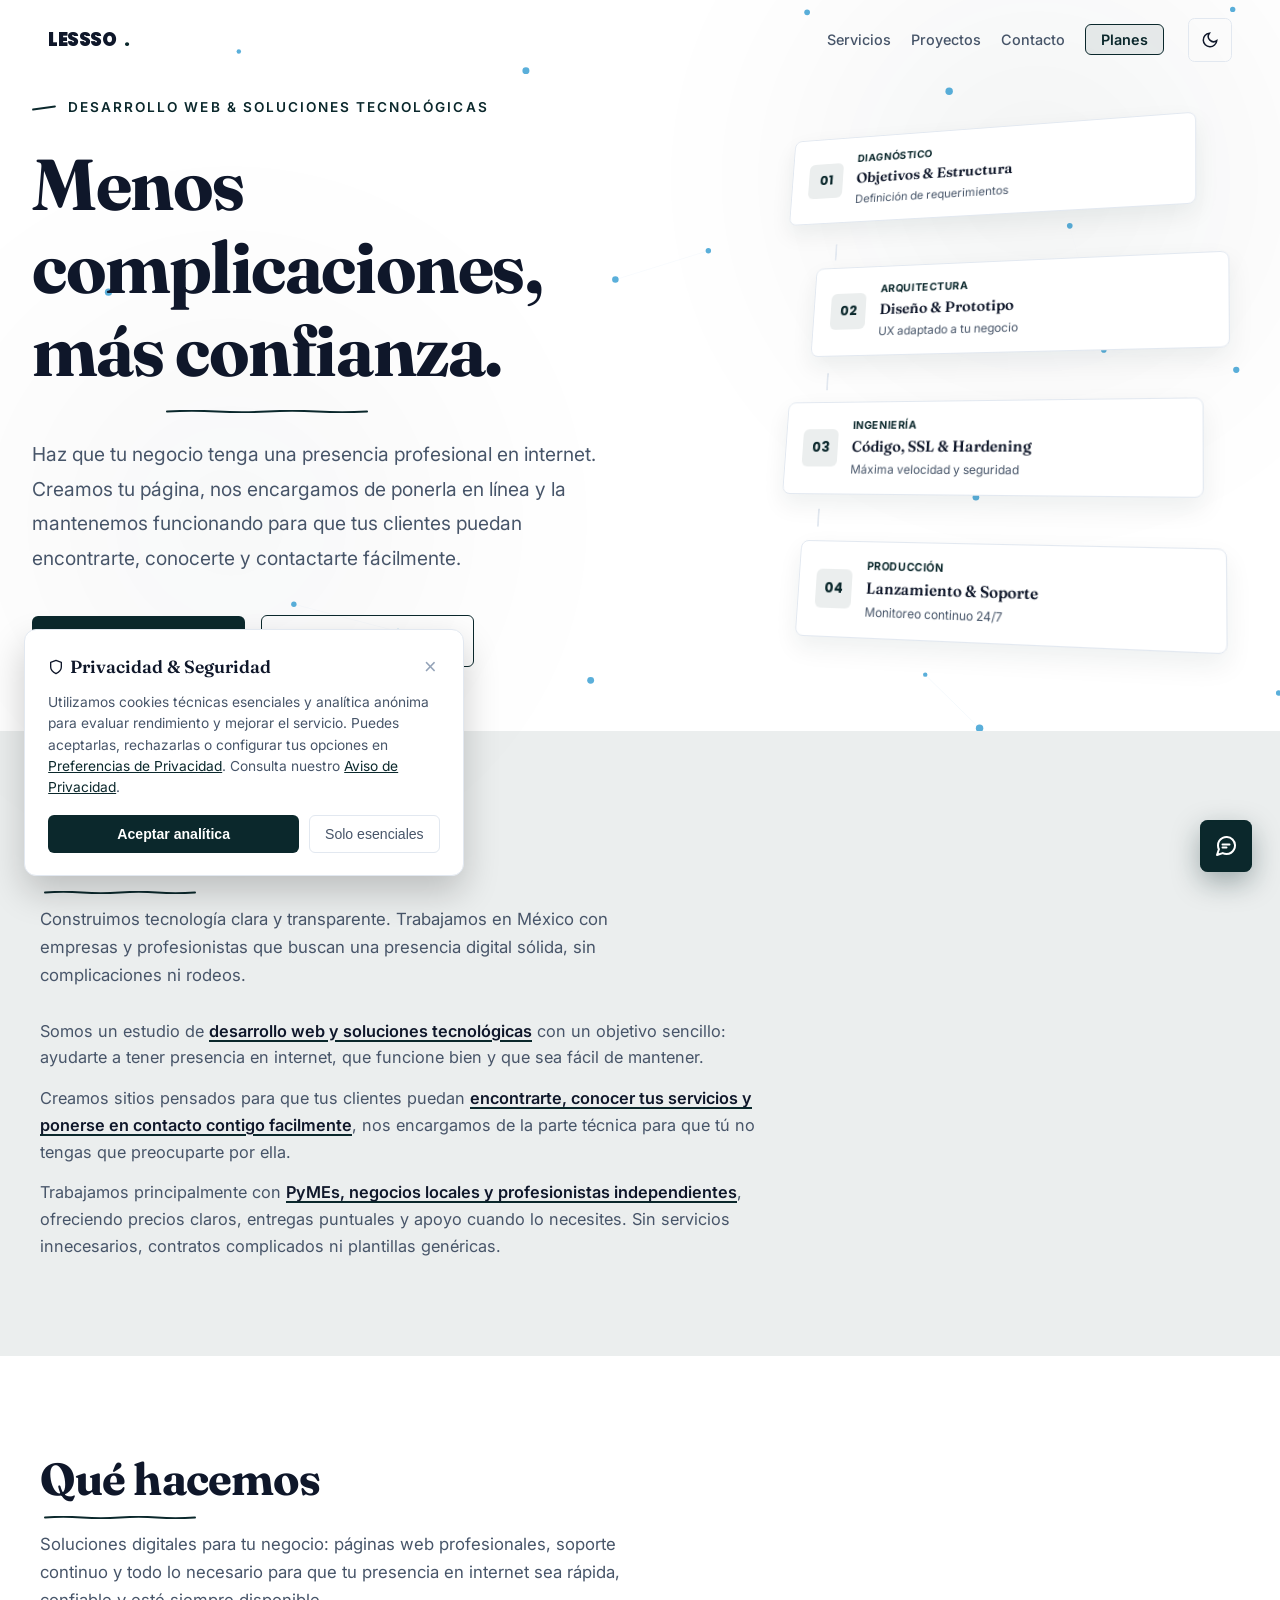
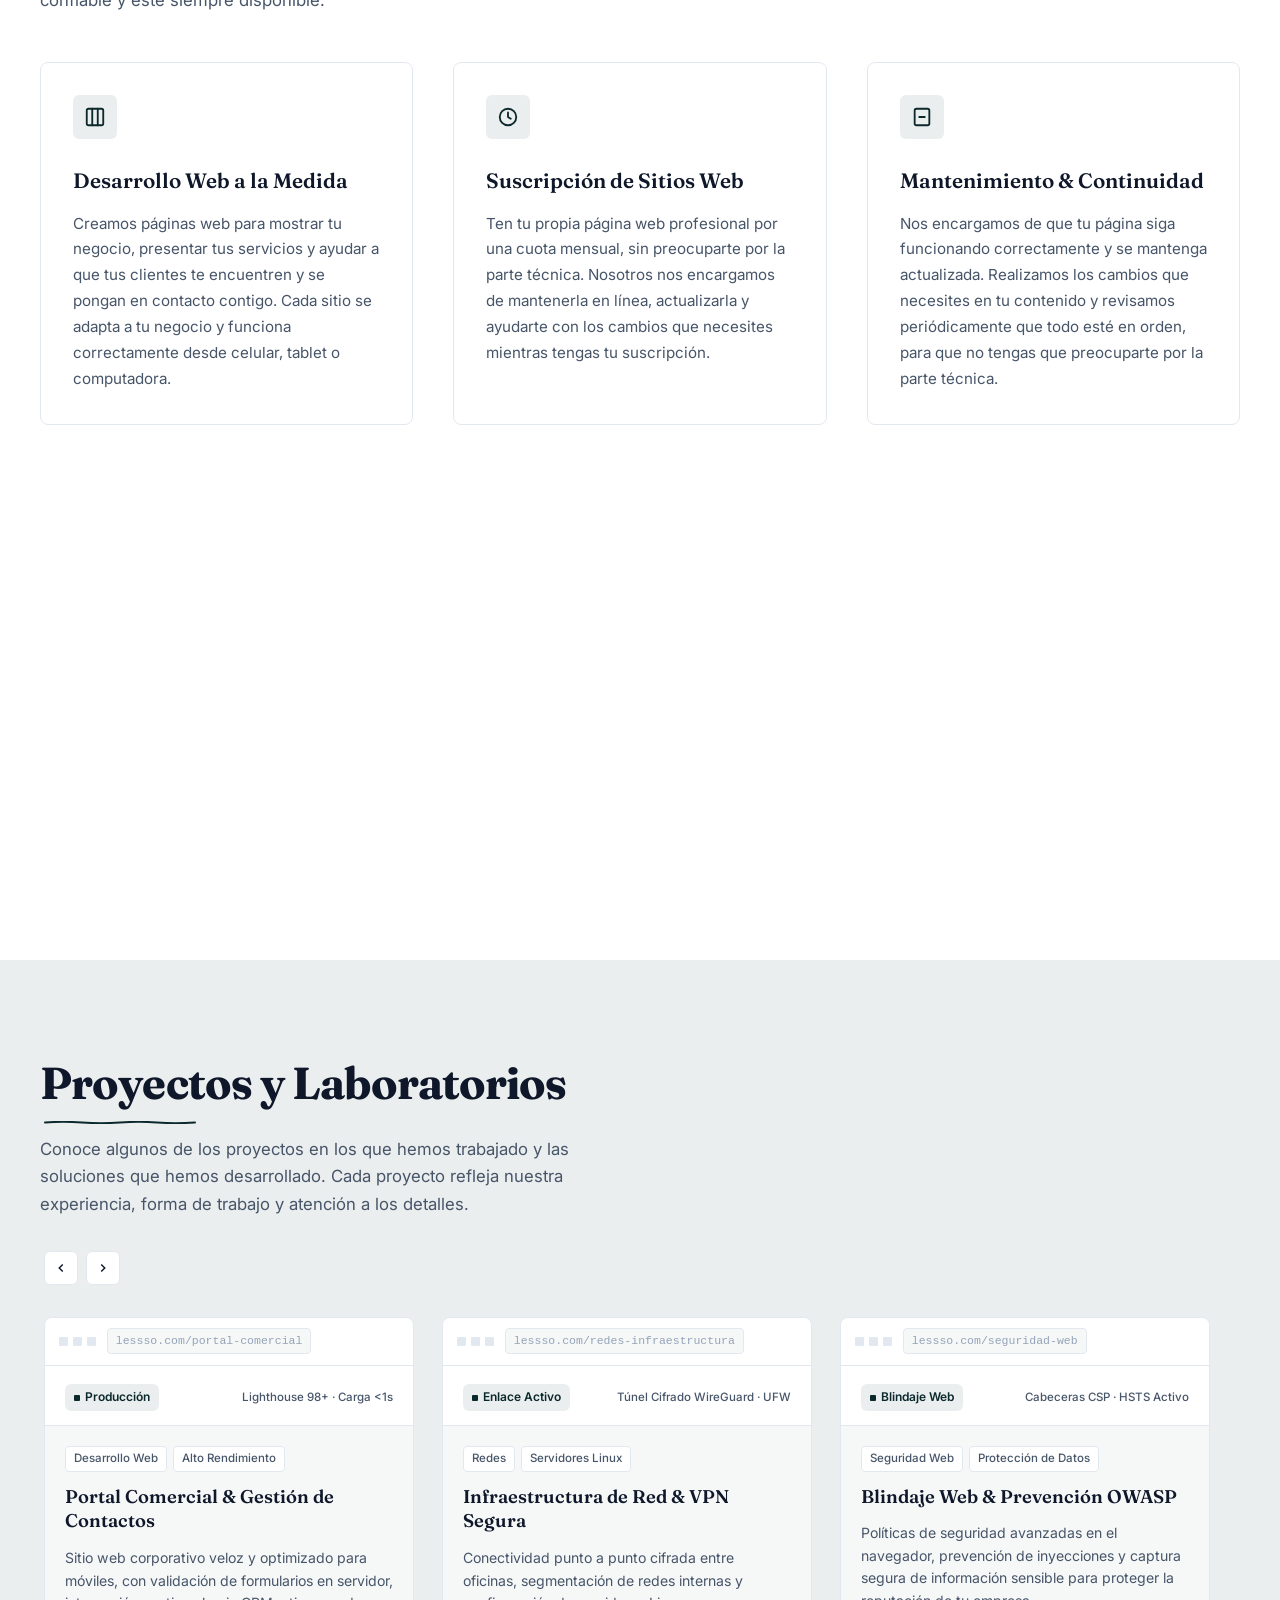
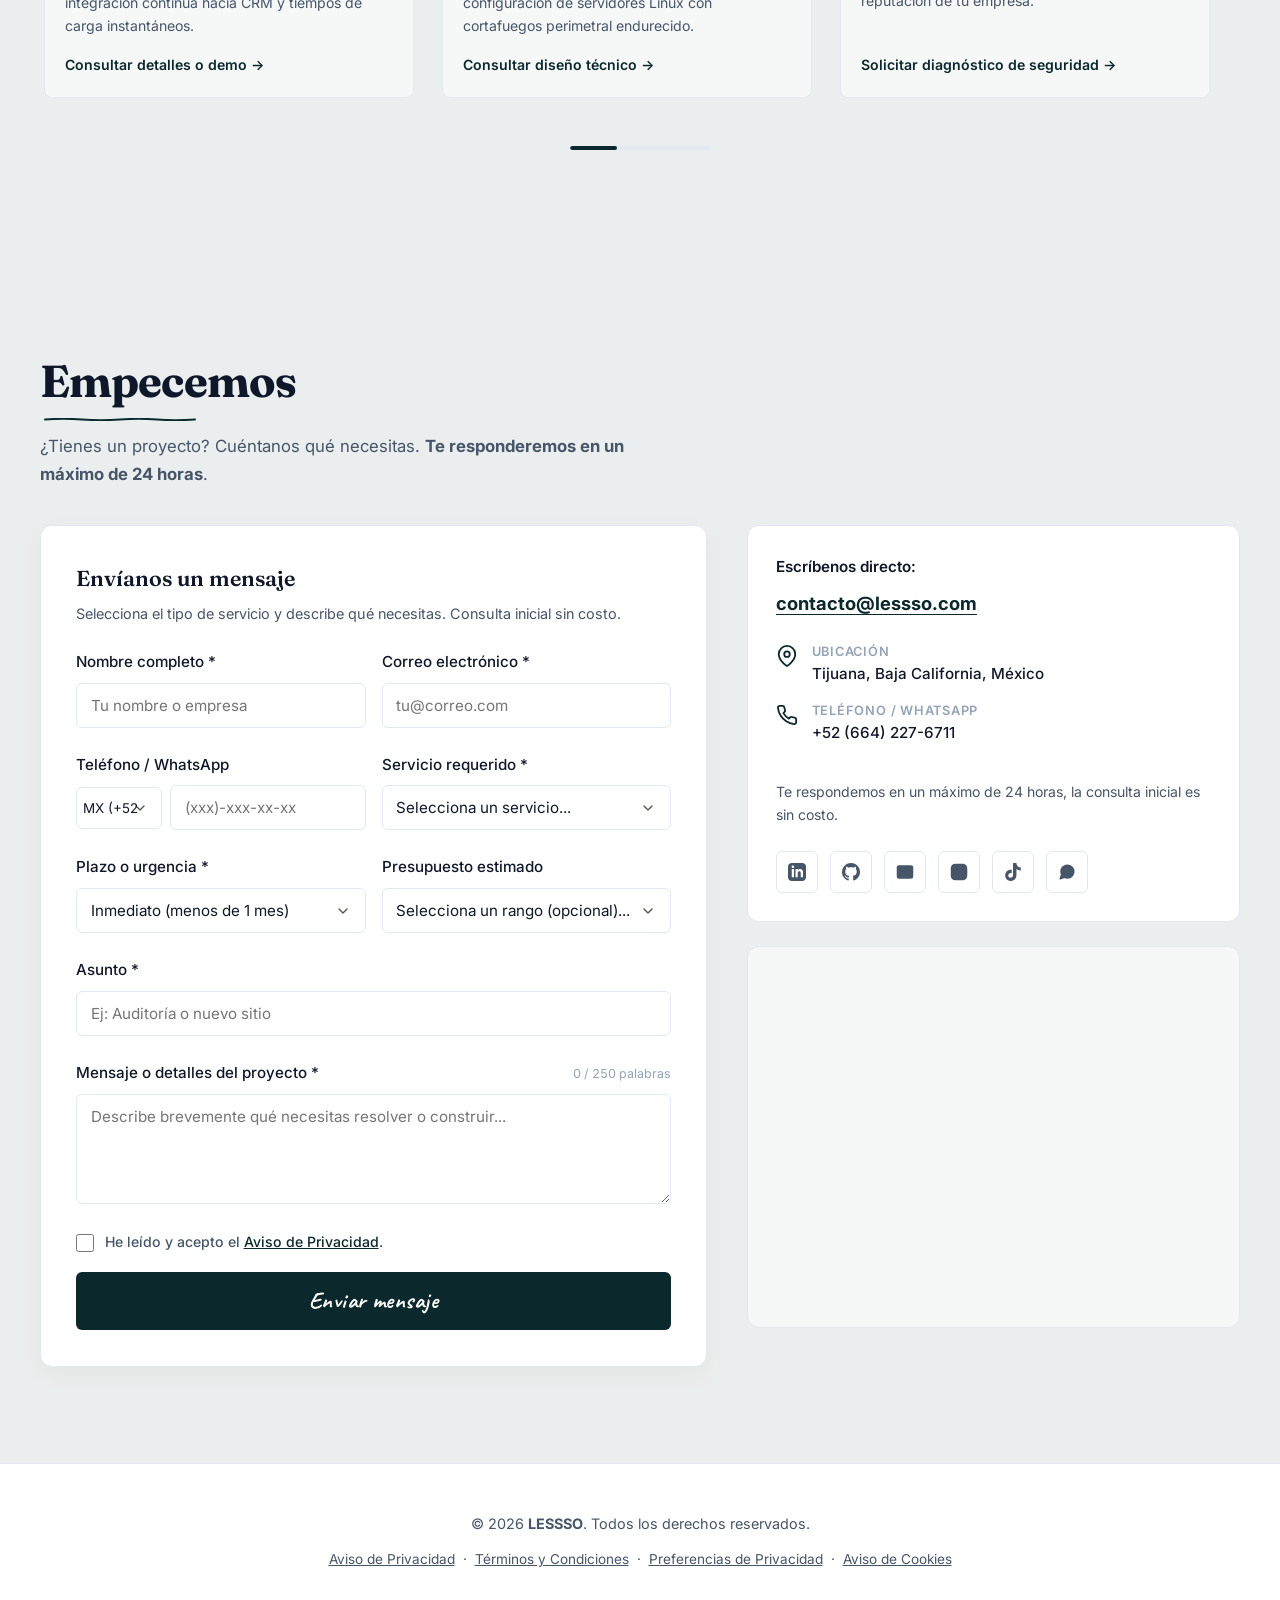
==== commit fb6f9ad9: "Prod: avisos legales, indice, seguridad" ====
--- a/index.html
+++ b/index.html
@@ -1,517 +1,932 @@
 <!DOCTYPE html>
 <html lang="es">
+
 <head>
   <meta charset="UTF-8">
   <meta name="viewport" content="width=device-width, initial-scale=1.0, viewport-fit=cover">
-  <title>LESSSO — Desarrollo Web y Soluciones Tecnológicas en México</title>
-  <meta name="description" content="Desarrollo web desde $799 MXN al mes con hosting, dominio y mantenimiento incluidos. Soluciones tecnológicas, sistemas e infraestructura para PyMEs y profesionistas en México.">
+  <title>Inicio | LESSSO</title>
+  <meta name="description"
+    content="Desarrollo web profesional, sistemas digitales e infraestructura tecnológica para PyMEs en México. Dominio, alojamiento y soporte continuo.">
   <meta name="author" content="LESSSO">
   <meta name="robots" content="index, follow, max-image-preview:large, max-snippet:-1">
   <link rel="canonical" href="https://lessso.com/">
   <meta name="geo.region" content="MX">
   <meta name="geo.placename" content="México">
-
   <!-- Open Graph -->
   <meta property="og:type" content="website">
   <meta property="og:site_name" content="LESSSO">
   <meta property="og:title" content="LESSSO — Desarrollo Web y Soluciones Tecnológicas">
-  <meta property="og:description" content="Desarrollo web desde $799 MXN al mes con dominio, hosting y mantenimiento continuo. Tecnología transparente y a tu medida para PyMEs en México.">
+  <meta property="og:description"
+    content="Desarrollo web profesional con dominio, alojamiento y mantenimiento continuo. Tecnología transparente y a tu medida para PyMEs en México.">
   <meta property="og:url" content="https://lessso.com/">
   <meta property="og:locale" content="es_MX">
   <meta property="og:image" content="https://lessso.com/og-image.jpg">
   <meta property="og:image:width" content="1200">
   <meta property="og:image:height" content="630">
-
   <!-- Twitter Card -->
   <meta name="twitter:card" content="summary_large_image">
   <meta name="twitter:title" content="LESSSO — Desarrollo Web y Soluciones Tecnológicas">
-  <meta name="twitter:description" content="Desarrollo web desde $799 MXN al mes con hosting, dominio y mantenimiento continuo para negocios en México.">
+  <meta name="twitter:description"
+    content="Desarrollo web profesional con alojamiento, dominio y mantenimiento continuo para negocios en México.">
   <meta name="twitter:image" content="https://lessso.com/og-image.jpg">
-
   <!-- Datos estructurados JSON-LD -->
   <script type="application/ld+json">
   {
     "@context": "https://schema.org",
     "@type": "ProfessionalService",
     "name": "LESSSO",
-    "description": "Desarrollo web y soluciones tecnológicas para PyMEs y emprendedores en México: sitios web por suscripción desde $799 MXN/mes, desarrollo a la medida, mantenimiento continuo, infraestructura Linux y seguridad web.",
+    "description": "Desarrollo web y soluciones tecnológicas para PyMEs y profesionistas en México: páginas web profesionales, desarrollo a la medida, mantenimiento continuo, infraestructura Linux y seguridad web.",
     "url": "https://lessso.com/",
     "email": "contacto@lessso.com",
-    "telephone": "+52-664-426-7704",
+    "telephone": "+52-664-227-6711",
     "areaServed": { "@type": "Country", "name": "México" },
     "priceRange": "$$",
-    "knowsAbout": ["Desarrollo Web", "Suscripción de Sitios Web", "Mantenimiento Web", "Infraestructura Linux", "Redes y Preparación CCNA", "Seguridad Web"],
-    "hasCredential": [
-      { "@type": "EducationalOccupationalCredential", "credentialCategory": "training", "name": "Formación en Infraestructura y Redes (Preparación CCNA)" }
-    ],
+    "knowsAbout": ["Desarrollo Web", "Suscripción de Sitios Web", "Mantenimiento Web", "Infraestructura Linux", "Redes Corporativas", "Seguridad Web"],
     "makesOffer": [
-      { "@type": "Offer", "itemOffered": { "@type": "Service", "name": "Suscripción de Sitios Web desde $799 MXN/mes" } },
+      { "@type": "Offer", "itemOffered": { "@type": "Service", "name": "Suscripción de Páginas Web" } },
       { "@type": "Offer", "itemOffered": { "@type": "Service", "name": "Desarrollo Web a la Medida" } },
       { "@type": "Offer", "itemOffered": { "@type": "Service", "name": "Mantenimiento Técnico Continuo" } },
       { "@type": "Offer", "itemOffered": { "@type": "Service", "name": "Infraestructura & Servidores Linux" } }
     ]
   }
   </script>
-
-  <meta name="theme-color" content="#fafaf9" id="metaTheme">
+  <meta name="theme-color" content="#ffffff" id="metaTheme">
   <link rel="icon" type="image/svg+xml" href="assets/img/favicon.svg">
-
   <link rel="preconnect" href="https://fonts.googleapis.com">
   <link rel="preconnect" href="https://fonts.gstatic.com" crossorigin>
-  <link href="https://fonts.googleapis.com/css2?family=Poppins:wght@700;900&family=Fraunces:wght@400;600;700&family=Inter:wght@400;500;600&family=Caveat:wght@500;700&display=swap" rel="stylesheet">
-
-  <!-- Detección temprana de tema y capacidad JS para evitar destello visual (FOUC) -->
+  <link
+    href="https://fonts.googleapis.com/css2?family=Poppins:wght@700;900&family=Fraunces:wght@400;600;700&family=Inter:wght@400;500;600&family=Caveat:wght@500;700&display=swap"
+    rel="stylesheet">
+  <!-- Detección temprana y control fail-safe del tema (Cero FOUC) -->
   <script>
-    (function() {
+    (function () {
+      var STORAGE_KEY = 'lessso-theme';
+      var theme = 'light';
       try {
         document.documentElement.classList.add('js');
-        var t = localStorage.getItem('lessso-theme');
-        if (!t && window.matchMedia && window.matchMedia('(prefers-color-scheme: dark)').matches) {
-          t = 'dark';
+        var stored = localStorage.getItem(STORAGE_KEY);
+        if (stored === 'dark' || stored === 'light') {
+          theme = stored;
+        } else if (window.matchMedia && window.matchMedia('(prefers-color-scheme: dark)').matches) {
+          theme = 'dark';
         }
-        if (t === 'dark' || t === 'light') {
-          document.documentElement.setAttribute('data-theme', t);
+        document.documentElement.setAttribute('data-theme', theme);
+        document.documentElement.classList.toggle('dark', theme === 'dark');
+        document.documentElement.classList.toggle('light', theme === 'light');
+        var meta = document.getElementById('metaTheme') || document.querySelector('meta[name="theme-color"]');
+        if (meta) meta.setAttribute('content', theme === 'dark' ? '#0c0a09' : '#fafaf9');
+      } catch (e) { }
+      // Manejador infalible de clics: activo de inmediato en local (file://) y web
+      function attachThemeListener() {
+        if (window.__lesssoThemeListenerAttached) return;
+        window.__lesssoThemeListenerAttached = true;
+        document.addEventListener('click', function (e) {
+          var btn = e.target.closest('#themeToggle, .theme-toggle');
+          if (!btn) return;
+          e.preventDefault();
+          var current = document.documentElement.getAttribute('data-theme') === 'dark' ? 'dark' : 'light';
+          var next = current === 'dark' ? 'light' : 'dark';
+          document.documentElement.setAttribute('data-theme', next);
+          document.documentElement.classList.toggle('dark', next === 'dark');
+          document.documentElement.classList.toggle('light', next === 'light');
+          if (document.body) {
+            document.body.setAttribute('data-theme', next);
+            document.body.classList.toggle('dark', next === 'dark');
+            document.body.classList.toggle('light', next === 'light');
+          }
+          try { localStorage.setItem(STORAGE_KEY, next); } catch (err) { }
+          var metaEl = document.getElementById('metaTheme') || document.querySelector('meta[name="theme-color"]');
+          if (metaEl) metaEl.setAttribute('content', next === 'dark' ? '#0b0f19' : '#ffffff');
+          var label = next === 'dark' ? 'Cambiar a modo claro' : 'Cambiar a modo oscuro';
+          var allToggles = document.querySelectorAll('#themeToggle, .theme-toggle');
+          for (var i = 0; i < allToggles.length; i++) {
+            allToggles[i].setAttribute('aria-label', label);
+            allToggles[i].setAttribute('title', label);
+          }
+          document.dispatchEvent(new CustomEvent('lessso:themechange', { detail: { theme: next } }));
+        });
+      }
+
+      function attachHeaderNav() {
+        var header = document.getElementById('header');
+        if (!header) return;
+
+        var lastY = window.pageYOffset || document.documentElement.scrollTop || 0;
+        var threshold = 8;
+
+        window.addEventListener('scroll', function () {
+          var y = window.pageYOffset || document.documentElement.scrollTop || 0;
+          if (y > 20) {
+            header.classList.add('scrolled');
+          } else {
+            header.classList.remove('scrolled');
+          }
+
+          var isNavOpen = header.classList.contains('is-nav-open');
+          if (y <= 60 || isNavOpen) {
+            header.classList.remove('header--hidden');
+            lastY = y;
+          } else {
+            var diff = y - lastY;
+            if (diff > threshold) {
+              header.classList.add('header--hidden');
+              lastY = y;
+            } else if (diff < -threshold) {
+              header.classList.remove('header--hidden');
+              lastY = y;
+            }
+          }
+        }, { passive: true });
+
+        var navToggle = document.getElementById('navToggle');
+        if (navToggle) {
+          navToggle.addEventListener('click', function (e) {
+            e.stopPropagation();
+            var isOpen = header.classList.toggle('is-nav-open');
+            navToggle.setAttribute('aria-expanded', isOpen ? 'true' : 'false');
+            navToggle.setAttribute('aria-label', isOpen ? 'Cerrar menú' : 'Abrir menú');
+          });
+
+          var links = header.querySelectorAll('.nav-links a');
+          for (var j = 0; j < links.length; j++) {
+            links[j].addEventListener('click', function () {
+              header.classList.remove('is-nav-open');
+              navToggle.setAttribute('aria-expanded', 'false');
+            });
+          }
+
+          document.addEventListener('click', function (e) {
+            if (!header.contains(e.target) && header.classList.contains('is-nav-open')) {
+              header.classList.remove('is-nav-open');
+              navToggle.setAttribute('aria-expanded', 'false');
+            }
+          });
+
+          document.addEventListener('keydown', function (e) {
+            if (e.key === 'Escape' && header.classList.contains('is-nav-open')) {
+              header.classList.remove('is-nav-open');
+              navToggle.setAttribute('aria-expanded', 'false');
+              navToggle.focus();
+            }
+          });
         }
-      } catch (e) {}
+      }
+
+      function attachProjectsCarousel() {
+        var slider = document.getElementById('projectsSlider');
+        if (!slider) return;
+
+        var prevBtn = document.getElementById('projPrevBtn');
+        var nextBtn = document.getElementById('projNextBtn');
+        var progressBar = document.getElementById('carouselProgressBar');
+        var cards = slider.querySelectorAll('.project');
+
+        function getStep() {
+          var card = slider.querySelector('.project');
+          if (!card) return 350;
+          return card.offsetWidth + 28;
+        }
+
+        function getCurrentIndex() {
+          return Math.round(slider.scrollLeft / getStep());
+        }
+
+        function scrollToCard(index) {
+          var step = getStep();
+          var clamped = Math.max(0, Math.min(index, cards.length - 1));
+          slider.scrollTo({
+            left: clamped * step,
+            behavior: 'smooth'
+          });
+        }
+
+        if (prevBtn) {
+          prevBtn.addEventListener('click', function () {
+            scrollToCard(getCurrentIndex() - 1);
+          });
+        }
+
+        if (nextBtn) {
+          nextBtn.addEventListener('click', function () {
+            scrollToCard(getCurrentIndex() + 1);
+          });
+        }
+
+        function updateIndicators() {
+          var maxScroll = slider.scrollWidth - slider.clientWidth;
+          var progress = maxScroll > 0 ? Math.max(0, Math.min(1, slider.scrollLeft / maxScroll)) : 0;
+
+          if (progressBar) {
+            var track = progressBar.parentElement;
+            var trackWidth = track ? track.offsetWidth : 140;
+            var count = cards.length || 3;
+            var barWidth = trackWidth / count;
+            progressBar.style.width = barWidth + 'px';
+            var travel = trackWidth - barWidth;
+            progressBar.style.transform = 'translateX(' + (progress * travel) + 'px)';
+          }
+        }
+
+        slider.addEventListener('scroll', updateIndicators, { passive: true });
+        window.addEventListener('resize', updateIndicators, { passive: true });
+        updateIndicators();
+      }
+
+      function attachPhoneMaskAndCounter() {
+        var phone = document.getElementById('phone');
+        if (phone) {
+          phone.addEventListener('input', function () {
+            var digits = this.value.replace(/\D/g, '').slice(0, 10);
+            var formatted = '';
+            if (digits.length > 0) {
+              if (digits.length <= 3) {
+                formatted = '(' + digits;
+              } else if (digits.length <= 6) {
+                formatted = '(' + digits.slice(0, 3) + ')-' + digits.slice(3);
+              } else if (digits.length <= 8) {
+                formatted = '(' + digits.slice(0, 3) + ')-' + digits.slice(3, 6) + '-' + digits.slice(6);
+              } else {
+                formatted = '(' + digits.slice(0, 3) + ')-' + digits.slice(3, 6) + '-' + digits.slice(6, 8) + '-' + digits.slice(8, 10);
+              }
+            }
+            this.value = formatted;
+          });
+        }
+
+        var message = document.getElementById('message');
+        var counter = document.getElementById('messageCounter');
+        if (message && counter) {
+          function updateCounter() {
+            var text = message.value.trim();
+            var words = text ? text.split(/\s+/).filter(Boolean).length : 0;
+            counter.textContent = words + ' / 250 palabras';
+            if (words > 250) {
+              counter.classList.add('counter-limit');
+            } else {
+              counter.classList.remove('counter-limit');
+            }
+          }
+          message.addEventListener('input', updateCounter);
+          updateCounter();
+        }
+      }
+
+      if (document.readyState === 'loading') {
+        document.addEventListener('DOMContentLoaded', function () {
+          attachThemeListener();
+          attachHeaderNav();
+          attachProjectsCarousel();
+          attachPhoneMaskAndCounter();
+        });
+      } else {
+        attachThemeListener();
+        attachHeaderNav();
+        attachProjectsCarousel();
+        attachPhoneMaskAndCounter();
+      }
     })();
   </script>
-
+  <!-- Google Consent Mode v2 (Default: Denied salvo consentimiento previo del usuario) -->
+  <script>
+    window.dataLayer = window.dataLayer || [];
+    function gtag() { dataLayer.push(arguments); }
+    var savedConsent = null;
+    try { savedConsent = localStorage.getItem('lessso-cookie-consent'); } catch (e) { }
+    gtag('consent', 'default', {
+      'ad_storage': 'denied',
+      'ad_user_data': 'denied',
+      'ad_personalization': 'denied',
+      'analytics_storage': savedConsent === 'granted' ? 'granted' : 'denied',
+      'wait_for_update': 500
+    });
+  </script>
+  <!-- Google tag (gtag.js) -->
+  <script async src="https://www.googletagmanager.com/gtag/js?id=G-229MRPLGXM"></script>
+  <script>
+    gtag('js', new Date());
+    gtag('config', 'G-229MRPLGXM');
+  </script>
   <!-- Estilos y Script Principal -->
   <link rel="stylesheet" href="assets/css/style.css">
   <script type="module" src="assets/js/pages/home.js"></script>
-
-  <!-- Google Consent Mode v2 (Default: Denied) -->
-  <script>
-    window.dataLayer = window.dataLayer || [];
-    function gtag(){dataLayer.push(arguments);}
-    var savedConsent = null;
-    try { savedConsent = localStorage.getItem('lessso-cookie-consent'); } catch(e) {}
-    if (savedConsent === 'granted') {
-      gtag('consent', 'default', {
-        'ad_storage': 'denied',
-        'ad_user_data': 'denied',
-        'ad_personalization': 'denied',
-        'analytics_storage': 'granted',
-        'wait_for_update': 500
-      });
-    } else {
-      gtag('consent', 'default', {
-        'ad_storage': 'denied',
-        'ad_user_data': 'denied',
-        'ad_personalization': 'denied',
-        'analytics_storage': 'denied',
-        'wait_for_update': 500
-      });
-    }
-  </script>
-
-  <!-- Google Tag Manager -->
-  <script>(function(w,d,s,l,i){w[l]=w[l]||[];w[l].push({'gtm.start':
-  new Date().getTime(),event:'gtm.js'});var f=d.getElementsByTagName(s)[0],
-  j=d.createElement(s),dl=l!='dataLayer'?'&l='+l:'';j.async=true;j.src=
-  'https://www.googletagmanager.com/gtm.js?id='+i+dl;f.parentNode.insertBefore(j,f);
-  })(window,document,'script','dataLayer','GTM-PJJDBMB7');</script>
-  <!-- End Google Tag Manager -->
 </head>
+
 <body>
-<!-- Google Tag Manager (noscript) -->
-<noscript><iframe src="https://www.googletagmanager.com/ns.html?id=GTM-PJJDBMB7"
-height="0" width="0" style="display:none;visibility:hidden"></iframe></noscript>
-<!-- End Google Tag Manager (noscript) -->
-
-<!-- SVG filter wobble -->
-<svg width="0" height="0" style="position:absolute" aria-hidden="true">
-  <defs>
-    <filter id="wobble">
-      <feTurbulence type="fractalNoise" baseFrequency="0.03" numOctaves="2" result="noise"/>
-      <feDisplacementMap in="SourceGraphic" in2="noise" scale="2"/>
-    </filter>
-  </defs>
-</svg>
-
-<!-- Header -->
-<header class="site-header" id="header">
-  <a href="#" class="brand">LESSSO<em>.</em></a>
-  <nav class="site-nav" aria-label="Navegación principal">
-    <ul class="nav-links">
-      <li><a href="#servicios">Servicios</a></li>
-      <li><a href="suscripciones.html">Suscripciones</a></li>
-      <li><a href="#proyectos">Proyectos</a></li>
-      <li><a href="#contact">Contacto</a></li>
-    </ul>
-    <button class="theme-toggle" id="themeToggle" aria-label="Cambiar tema">
-      <svg class="icon-moon" viewBox="0 0 24 24" fill="none" stroke="currentColor" stroke-width="2"><path d="M21 12.8A9 9 0 1 1 11.2 3a7 7 0 0 0 9.8 9.8z"/></svg>
-      <svg class="icon-sun" viewBox="0 0 24 24" fill="none" stroke="currentColor" stroke-width="2"><circle cx="12" cy="12" r="4"/><path d="M12 2v2m0 16v2M4.9 4.9l1.4 1.4m11.4 11.4 1.4 1.4M2 12h2m16 0h2M4.9 19.1l1.4-1.4M17.7 6.3l1.4-1.4"/></svg>
-    </button>
-  </nav>
-</header>
-
-<!-- Hero -->
-<section class="hero">
-  <canvas id="canvas-bg"></canvas>
-  <div class="hero-content">
-    <div class="hero-label">Desarrollo Web & Soluciones Tecnológicas</div>
-    <h1>Menos complicaciones, <span class="underline">más confianza.</span></h1>
-    <p class="hero-desc">Desarrollo web desde $799 MXN al mes con dominio, alojamiento, SSL y mantenimiento mensual incluidos. Sitios rápidos, infraestructura sólida y soporte técnico directo para que tu negocio crezca sin fricciones.</p>
-    <div class="hero-actions">
-      <a href="suscripciones.html" class="cta">Ver planes desde $799/mes</a>
-      <a href="#contact" class="cta cta--ghost">Cotizar a la medida</a>
+  <!-- SVG filter wobble -->
+  <svg width="0" height="0" style="position:absolute" aria-hidden="true">
+    <defs>
+      <filter id="wobble">
+        <feTurbulence type="fractalNoise" baseFrequency="0.03" numOctaves="2" result="noise" />
+        <feDisplacementMap in="SourceGraphic" in2="noise" scale="2" />
+      </filter>
+    </defs>
+  </svg>
+  <!-- Header -->
+  <header class="site-header" id="header">
+    <a href="index.html" class="brand">LESSSO<em>.</em></a>
+    <nav class="site-nav" aria-label="Navegación principal">
+      <ul class="nav-links" id="primaryNav">
+        <li><a href="#servicios">Servicios</a></li>
+        <li><a href="#proyectos">Proyectos</a></li>
+        <li><a href="#contact">Contacto</a></li>
+        <li><a href="suscripciones.html" class="nav-cta">Planes</a></li>
+      </ul>
+      <button class="theme-toggle" id="themeToggle" type="button" aria-label="Cambiar tema" title="Cambiar tema">
+        <svg class="icon-moon" viewBox="0 0 24 24" fill="none" stroke="currentColor" stroke-width="2">
+          <path d="M21 12.8A9 9 0 1 1 11.2 3a7 7 0 0 0 9.8 9.8z" />
+        </svg>
+        <svg class="icon-sun" viewBox="0 0 24 24" fill="none" stroke="currentColor" stroke-width="2">
+          <circle cx="12" cy="12" r="4" />
+          <path d="M12 2v2m0 16v2M4.9 4.9l1.4 1.4m11.4 11.4 1.4 1.4M2 12h2m16 0h2M4.9 19.1l1.4-1.4M17.7 6.3l1.4-1.4" />
+        </svg>
+      </button>
+      <button class="nav-toggle" id="navToggle" type="button" aria-label="Abrir menú" aria-expanded="false"
+        aria-controls="primaryNav">
+        <svg class="icon-menu" viewBox="0 0 24 24" fill="none" stroke="currentColor" stroke-width="2"
+          stroke-linecap="round" stroke-linejoin="round" aria-hidden="true">
+          <line x1="3" y1="12" x2="21" y2="12" />
+          <line x1="3" y1="6" x2="21" y2="6" />
+          <line x1="3" y1="18" x2="21" y2="18" />
+        </svg>
+        <svg class="icon-close" viewBox="0 0 24 24" fill="none" stroke="currentColor" stroke-width="2"
+          stroke-linecap="round" stroke-linejoin="round" aria-hidden="true">
+          <line x1="18" y1="6" x2="6" y2="18" />
+          <line x1="6" y1="6" x2="18" y2="18" />
+        </svg>
+      </button>
+    </nav>
+  </header>
+  <!-- Hero -->
+  <section class="hero">
+    <canvas id="canvas-bg"></canvas>
+    <div class="hero-layout">
+      <div class="hero-content">
+        <div class="hero-label">Desarrollo Web & Soluciones Tecnológicas</div>
+        <h1>Menos complicaciones, <span class="underline">más confianza.</span></h1>
+        <p class="hero-desc">Haz que tu negocio tenga una presencia profesional en internet. Creamos tu página, nos
+          encargamos de ponerla en línea y la mantenemos funcionando para que tus clientes puedan encontrarte, conocerte
+          y contactarte fácilmente.</p>
+        <div class="hero-actions">
+          <a href="suscripciones.html" class="cta">Ver planes y precios</a>
+          <a href="#contact" class="cta cta--ghost">Solicitar cotización</a>
+        </div>
+      </div>
+      <!-- Roadmap Interactivo 3D del Proceso (Lado derecho en pantallas completas) -->
+      <div class="hero-roadmap-3d" aria-hidden="true">
+        <div class="roadmap-scene">
+          <div class="roadmap-stage-card step-1">
+            <div class="stage-pin">
+              <span class="stage-num">01</span>
+              <span class="stage-pulse"></span>
+            </div>
+            <div class="stage-info">
+              <span class="stage-tag">Diagnóstico</span>
+              <h4>Objetivos & Estructura</h4>
+              <span class="stage-detail">Definición de requerimientos</span>
+            </div>
+          </div>
+
+          <div class="roadmap-connector-3d connector-1-2">
+            <div class="connector-beam"></div>
+          </div>
+
+          <div class="roadmap-stage-card step-2">
+            <div class="stage-pin">
+              <span class="stage-num">02</span>
+              <span class="stage-pulse"></span>
+            </div>
+            <div class="stage-info">
+              <span class="stage-tag">Arquitectura</span>
+              <h4>Diseño & Prototipo</h4>
+              <span class="stage-detail">UX adaptado a tu negocio</span>
+            </div>
+          </div>
+
+          <div class="roadmap-connector-3d connector-2-3">
+            <div class="connector-beam"></div>
+          </div>
+
+          <div class="roadmap-stage-card step-3">
+            <div class="stage-pin">
+              <span class="stage-num">03</span>
+              <span class="stage-pulse"></span>
+            </div>
+            <div class="stage-info">
+              <span class="stage-tag">Ingeniería</span>
+              <h4>Código, SSL & Hardening</h4>
+              <span class="stage-detail">Máxima velocidad y seguridad</span>
+            </div>
+          </div>
+
+          <div class="roadmap-connector-3d connector-3-4">
+            <div class="connector-beam"></div>
+          </div>
+
+          <div class="roadmap-stage-card step-4">
+            <div class="stage-pin">
+              <span class="stage-num">04</span>
+              <span class="stage-pulse"></span>
+            </div>
+            <div class="stage-info">
+              <span class="stage-tag">Producción</span>
+              <h4>Lanzamiento & Soporte</h4>
+              <span class="stage-detail">Monitoreo continuo 24/7</span>
+            </div>
+          </div>
+        </div>
+      </div>
     </div>
-  </div>
-</section>
-
-<!-- About -->
-<section class="about-section">
-  <div class="container">
-    <div class="section-header">
-      <h2>Sobre LESSSO</h2>
-      <div class="section-intro">Construimos tecnología limpia y transparente. Trabajamos en México con empresas y profesionistas que buscan presencia digital sólida y sin rodeos.</div>
+  </section>
+  <!-- About -->
+  <section class="about-section">
+    <div class="container">
+      <div class="section-header">
+        <h2>Sobre LESSSO</h2>
+        <div class="section-intro">Construimos tecnología clara y transparente. Trabajamos en México con empresas y
+          profesionistas que buscan una presencia digital sólida, sin complicaciones ni rodeos.</div>
+      </div>
+      <div class="about-text reveal">
+        <p>Somos un estudio de <strong>desarrollo web y soluciones tecnológicas</strong> con un objetivo sencillo:
+          ayudarte a tener presencia en internet, que funcione bien y que sea fácil de mantener.</p>
+        <p>Creamos sitios pensados para que tus clientes puedan <strong> encontrarte, conocer tus servicios y ponerse en
+            contacto contigo facilmente</strong>, nos encargamos de la parte técnica para que tú no tengas que
+          preocuparte por ella.</p>
+        <p>Trabajamos principalmente con <strong>PyMEs, negocios locales y profesionistas independientes</strong>,
+          ofreciendo precios claros, entregas puntuales y apoyo cuando lo necesites. Sin servicios innecesarios,
+          contratos complicados ni plantillas genéricas.</p>
+      </div>
     </div>
-    <div class="about-text reveal">
-      <p>Somos un estudio de <strong>desarrollo web y soluciones tecnológicas</strong> con un enfoque claro: entregar sitios rápidos, estables y bien construidos, explicados en español sencillo y con soporte real.</p>
-      <p>Formación técnica en <strong>infraestructura de redes y preparación para CCNA</strong>, complementada con un enfoque preventivo en seguridad web. Desarrollamos cada proyecto considerando el rendimiento, la accesibilidad y la protección de tus datos desde la primera línea de código.</p>
-      <p>Trabajamos principalmente con <strong>PyMEs, negocios locales y profesionistas independientes</strong>: presupuestos realistas, entregas puntuales y acompañamiento continuo sin plantillas infladas.</p>
+  </section>
+  <!-- Services -->
+  <section id="servicios">
+    <div class="container">
+      <div class="section-header">
+        <h2>Qué hacemos</h2>
+        <div class="section-intro">Soluciones digitales para tu negocio: páginas web profesionales, soporte continuo y
+          todo lo necesario para que tu presencia en internet sea rápida, confiable y esté siempre disponible.</div>
+      </div>
+      <div class="services-grid">
+        <div class="service reveal">
+          <div class="service-icon">
+            <svg viewBox="0 0 24 24">
+              <rect x="3" y="3" width="18" height="18" rx="2" />
+              <path d="M9 3v18M15 3v18" />
+            </svg>
+          </div>
+          <h3>Desarrollo Web a la Medida</h3>
+          <p>Creamos páginas web para mostrar tu negocio, presentar tus servicios y ayudar a que tus clientes te
+            encuentren y se pongan en contacto contigo. Cada sitio se adapta a tu negocio y funciona correctamente desde
+            celular, tablet o computadora.</p>
+        </div>
+        <div class="service reveal">
+          <div class="service-icon">
+            <svg viewBox="0 0 24 24">
+              <circle cx="12" cy="12" r="9" />
+              <path d="M12 7v5l3 2" />
+            </svg>
+          </div>
+          <h3>Suscripción de Sitios Web</h3>
+          <p>Ten tu propia página web profesional por una cuota mensual, sin preocuparte por la parte técnica. Nosotros
+            nos encargamos de mantenerla en línea, actualizarla y ayudarte con los cambios que necesites mientras tengas
+            tu suscripción.</p>
+        </div>
+        <div class="service reveal">
+          <div class="service-icon">
+            <svg viewBox="0 0 24 24">
+              <path d="M4 19V5a2 2 0 0 1 2-2h12a2 2 0 0 1 2 2v14a2 2 0 0 1-2 2H6a2 2 0 0 1-2-2z" />
+              <path d="M9 12h6" />
+            </svg>
+          </div>
+          <h3>Mantenimiento & Continuidad</h3>
+          <p>Nos encargamos de que tu página siga funcionando correctamente y se mantenga actualizada. Realizamos los
+            cambios que necesites en tu contenido y revisamos periódicamente que todo esté en orden, para que no tengas
+            que preocuparte por la parte técnica.</p>
+        </div>
+        <div class="service reveal">
+          <div class="service-icon">
+            <svg viewBox="0 0 24 24">
+              <circle cx="12" cy="12" r="1" />
+              <circle cx="19" cy="12" r="1" />
+              <circle cx="5" cy="12" r="1" />
+              <circle cx="12" cy="19" r="1" />
+              <circle cx="12" cy="5" r="1" />
+            </svg>
+          </div>
+          <span class="service-badge">Servicio bajo cotización</span>
+          <h3>E-commerce & Tiendas Online</h3>
+          <p>Vende tus productos por internet con una tienda propia, donde tus clientes puedan conocer lo que ofreces,
+            hacer sus pedidos y pagar en línea de forma sencilla y segura. Adaptamos la tienda a las necesidades de tu
+            negocio.</p>
+        </div>
+        <div class="service reveal">
+          <div class="service-icon">
+            <svg viewBox="0 0 24 24">
+              <rect x="3" y="11" width="18" height="10" rx="2" />
+              <path d="M7 11V7a5 5 0 0 1 10 0v4" />
+            </svg>
+          </div>
+          <span class="service-badge">Servicio especializado</span>
+          <h3>Infraestructura & Servidores</h3>
+          <p>Configuramos y ponemos en marcha los sistemas que tu negocio necesita para trabajar de forma
+            <strong>estable, segura y confiable</strong>. Desde servidores y servicios internos hasta conexiones seguras
+            entre equipos y sucursales, adaptamos cada solución a las necesidades de tu empresa.
+          </p>
+        </div>
+        <div class="service reveal">
+          <div class="service-icon">
+            <svg viewBox="0 0 24 24">
+              <path d="M9 11l3 3L22 4" />
+              <path d="M21 12a9 9 0 1 1-18 0 9 9 0 0 1 18 0z" />
+            </svg>
+          </div>
+          <span class="service-badge">Bajo evaluación / diagnóstico</span>
+          <h3>Seguridad Web & Protección</h3>
+          <p>Revisamos tu página para detectar <strong>riesgos y puntos débiles</strong> que puedan comprometer tu
+            información o la de tus clientes. Aplicamos medidas de protección y realizamos los ajustes necesarios para
+            que tu sitio sea más seguro y confiable.</p>
+        </div>
+      </div>
     </div>
-  </div>
-</section>
-
-<!-- Services -->
-<section id="servicios">
-  <div class="container">
-    <div class="section-header">
-      <h2>Qué hacemos</h2>
-      <div class="section-intro">Desarrollo web como servicio principal, complementado con mantenimiento continuo y soluciones especializadas de infraestructura y seguridad.</div>
+  </section>
+  <!-- Proyectos -->
+  <section id="proyectos" class="about-section">
+    <div class="container">
+      <div class="section-header">
+        <h2>Proyectos y Laboratorios</h2>
+        <div class="section-intro">Conoce algunos de los proyectos en los que hemos trabajado y las soluciones que hemos
+          desarrollado. Cada proyecto refleja nuestra experiencia, forma de trabajo y atención a los detalles.</div>
+      </div>
+      <div class="projects-carousel-wrapper">
+        <div class="projects-carousel-bar">
+          <div class="carousel-arrows">
+            <button type="button" class="carousel-arrow prev" id="projPrevBtn" aria-label="Proyecto anterior">
+              <svg viewBox="0 0 24 24" fill="none" stroke="currentColor" stroke-width="2.5">
+                <polyline points="15 18 9 12 15 6" />
+              </svg>
+            </button>
+            <button type="button" class="carousel-arrow next" id="projNextBtn" aria-label="Siguiente proyecto">
+              <svg viewBox="0 0 24 24" fill="none" stroke="currentColor" stroke-width="2.5">
+                <polyline points="9 18 15 12 9 6" />
+              </svg>
+            </button>
+          </div>
+        </div>
+        <div class="projects-grid" id="projectsSlider">
+          <!-- Proyecto 1: Portal Comercial -->
+          <article class="project reveal">
+            <div class="project-window">
+              <div class="window-dots" aria-hidden="true">
+                <span></span><span></span><span></span>
+              </div>
+              <div class="window-url">lessso.com/portal-comercial</div>
+            </div>
+            <div class="project-preview">
+              <div class="preview-badge-row">
+                <span class="preview-chip"><span class="preview-chip-dot"></span>Producción</span>
+                <span class="preview-stat">Lighthouse 98+ · Carga &lt;1s</span>
+              </div>
+            </div>
+            <div class="project-body">
+              <div class="project-tags">
+                <span class="project-tag">Desarrollo Web</span>
+                <span class="project-tag">Alto Rendimiento</span>
+              </div>
+              <h3>Portal Comercial & Gestión de Contactos</h3>
+              <p>Sitio web corporativo veloz y optimizado para móviles, con validación de formularios en servidor,
+                integración continua hacia CRM y tiempos de carga instantáneos.</p>
+              <a class="project-link" href="#contact">Consultar detalles o demo →</a>
+            </div>
+          </article>
+
+          <!-- Proyecto 2: Infraestructura y Redes -->
+          <article class="project reveal">
+            <div class="project-window">
+              <div class="window-dots" aria-hidden="true">
+                <span></span><span></span><span></span>
+              </div>
+              <div class="window-url">lessso.com/redes-infraestructura</div>
+            </div>
+            <div class="project-preview">
+              <div class="preview-badge-row">
+                <span class="preview-chip"><span class="preview-chip-dot"></span>Enlace Activo</span>
+                <span class="preview-stat">Túnel Cifrado WireGuard · UFW</span>
+              </div>
+            </div>
+            <div class="project-body">
+              <div class="project-tags">
+                <span class="project-tag">Redes</span>
+                <span class="project-tag">Servidores Linux</span>
+              </div>
+              <h3>Infraestructura de Red & VPN Segura</h3>
+              <p>Conectividad punto a punto cifrada entre oficinas, segmentación de redes internas y configuración de
+                servidores Linux con cortafuegos perimetral endurecido.</p>
+              <a class="project-link" href="#contact">Consultar diseño técnico →</a>
+            </div>
+          </article>
+
+          <!-- Proyecto 3: Seguridad Web -->
+          <article class="project reveal">
+            <div class="project-window">
+              <div class="window-dots" aria-hidden="true">
+                <span></span><span></span><span></span>
+              </div>
+              <div class="window-url">lessso.com/seguridad-web</div>
+            </div>
+            <div class="project-preview">
+              <div class="preview-badge-row">
+                <span class="preview-chip"><span class="preview-chip-dot"></span>Blindaje Web</span>
+                <span class="preview-stat">Cabeceras CSP · HSTS Activo</span>
+              </div>
+            </div>
+            <div class="project-body">
+              <div class="project-tags">
+                <span class="project-tag">Seguridad Web</span>
+                <span class="project-tag">Protección de Datos</span>
+              </div>
+              <h3>Blindaje Web & Prevención OWASP</h3>
+              <p>Políticas de seguridad avanzadas en el navegador, prevención de inyecciones y captura segura de
+                información sensible para proteger la reputación de tu empresa.</p>
+              <a class="project-link" href="#contact">Solicitar diagnóstico de seguridad →</a>
+            </div>
+          </article>
+        </div>
+        <!-- Barra de progreso de proyectos (indicador único) -->
+        <div class="carousel-progress-track" aria-hidden="true">
+          <div class="carousel-progress-bar" id="carouselProgressBar"></div>
+        </div>
+      </div>
     </div>
-    <div class="services-grid">
-      <div class="service reveal">
-        <div class="service-icon">
-          <svg viewBox="0 0 24 24"><rect x="3" y="3" width="18" height="18" rx="2"/><path d="M9 3v18M15 3v18"/></svg>
-        </div>
-        <h3>Desarrollo Web a la Medida</h3>
-        <p>Sitios informativos, páginas corporativas y plataformas personalizadas. Diseño adaptado a móviles, código ligero y tiempos de carga óptimos.</p>
-      </div>
-
-      <div class="service reveal">
-        <div class="service-icon">
-          <svg viewBox="0 0 24 24"><circle cx="12" cy="12" r="9"/><path d="M12 7v5l3 2"/></svg>
-        </div>
-        <h3>Suscripción de Sitios Web</h3>
-        <p>Páginas web profesionales desde $799 MXN al mes. Incluye dominio, hosting confiable durante la vigencia del servicio, certificado SSL y mantenimiento mensual continuo.</p>
-      </div>
-
-      <div class="service reveal">
-        <div class="service-icon">
-          <svg viewBox="0 0 24 24"><path d="M4 19V5a2 2 0 0 1 2-2h12a2 2 0 0 1 2 2v14a2 2 0 0 1-2 2H6a2 2 0 0 1-2-2z"/><path d="M9 12h6"/></svg>
-        </div>
-        <h3>Mantenimiento & Continuidad</h3>
-        <p>Tu sitio siempre al día. Actualizaciones técnicas de dependencias, monitoreo preventivo de disponibilidad y cambios mensuales de contenido.</p>
-      </div>
-
-      <div class="service reveal">
-        <div class="service-icon">
-          <svg viewBox="0 0 24 24"><circle cx="12" cy="12" r="1"/><circle cx="19" cy="12" r="1"/><circle cx="5" cy="12" r="1"/><circle cx="12" cy="19" r="1"/><circle cx="12" cy="5" r="1"/></svg>
-        </div>
-        <h3>E-commerce & Tiendas Online</h3>
-        <p><small style="color:var(--text-muted);font-weight:600;">SERVICIO BAJO COTIZACIÓN</small><br>Catálogos de productos y pasarelas de pago seguras (Stripe, PayPal, Mercado Pago) diseñadas para convertir clientes con fluidez.</p>
-      </div>
-
-      <div class="service reveal">
-        <div class="service-icon">
-          <svg viewBox="0 0 24 24"><rect x="3" y="11" width="18" height="10" rx="2"/><path d="M7 11V7a5 5 0 0 1 10 0v4"/></svg>
-        </div>
-        <h3>Infraestructura & Servidores</h3>
-        <p><small style="color:var(--text-muted);font-weight:600;">SERVICIO ESPECIALIZADO</small><br>Despliegue y hardening de servidores Linux, contenedores Docker, redes VPN seguras (WireGuard) y segmentación de red para PyMEs.</p>
-      </div>
-
-      <div class="service reveal">
-        <div class="service-icon">
-          <svg viewBox="0 0 24 24"><path d="M9 11l3 3L22 4"/><path d="M21 12a9 9 0 1 1-18 0 9 9 0 0 1 18 0z"/></svg>
-        </div>
-        <h3>Seguridad Web & Hardening</h3>
-        <p><small style="color:var(--text-muted);font-weight:600;">BAJO EVALUACIÓN / DIAGNÓSTICO</small><br>Evaluación de superficie de ataque, implementación de cabeceras HTTP estrictas, prevención contra OWASP Top 10 y blindaje de formularios.</p>
+  </section>
+  <!-- Contact -->
+  <section class="contact-section" id="contact">
+    <div class="container">
+      <div class="section-header">
+        <h2>Empecemos</h2>
+        <div class="section-intro">¿Tienes un proyecto? Cuéntanos qué necesitas. <strong>Te responderemos en un máximo
+            de 24 horas</strong>.</div>
+      </div>
+      <div class="contact-grid reveal">
+        <!-- Columna 1: Formulario con opciones enriquecidas -->
+        <div class="contact-form-card">
+          <h3>Envíanos un mensaje</h3>
+          <p class="form-subtitle">Selecciona el tipo de servicio y describe qué necesitas. Consulta inicial sin costo.
+          </p>
+          <form name="contacto" method="POST" action="/.netlify/functions/contacto" data-netlify="true"
+            data-netlify-honeypot="bot-field" id="contactForm">
+            <!-- Identificador para Netlify Forms -->
+            <input type="hidden" name="form-name" value="contacto">
+            <!-- Honeypot anti-spam oculto con atributos de inaccesibilidad -->
+            <p style="position: absolute; left: -9999px; opacity: 0; pointer-events: none;" aria-hidden="true">
+              <label>No completes este campo: <input name="bot-field" tabindex="-1" autocomplete="off"></label>
+            </p>
+            <div class="form-row">
+              <div class="form-group">
+                <label for="name">Nombre completo *</label>
+                <input type="text" id="name" name="name" required minlength="2" maxlength="100" autocomplete="name"
+                  placeholder="Tu nombre o empresa">
+              </div>
+              <div class="form-group">
+                <label for="email">Correo electrónico *</label>
+                <input type="email" id="email" name="email" required maxlength="150" autocomplete="email"
+                  placeholder="tu@correo.com">
+              </div>
+            </div>
+            <div class="form-row">
+              <div class="form-group">
+                <label for="phone">Teléfono / WhatsApp</label>
+                <div class="phone-input-row">
+                  <select id="phoneLada" name="phoneLada" class="phone-lada-select" aria-label="Lada de país">
+                    <option value="+52" selected>MX (+52)</option>
+                    <option value="+1">US/CA (+1)</option>
+                    <option value="+502">GT (+502)</option>
+                    <option value="+501">BZ (+501)</option>
+                    <option value="+503">SV (+503)</option>
+                    <option value="+504">HN (+504)</option>
+                    <option value="+505">NI (+505)</option>
+                    <option value="+506">CR (+506)</option>
+                    <option value="+507">PA (+507)</option>
+                    <option value="+57">CO (+57)</option>
+                    <option value="+53">CU (+53)</option>
+                    <option value="+1">DO (+1)</option>
+                    <option value="+1">PR (+1)</option>
+                    <option value="+54">AR (+54)</option>
+                    <option value="+56">CL (+56)</option>
+                    <option value="+51">PE (+51)</option>
+                    <option value="+34">ES (+34)</option>
+                  </select>
+                  <input type="tel" id="phone" name="phone" inputmode="numeric" maxlength="17"
+                    placeholder="(xxx)-xxx-xx-xx" autocomplete="tel-national">
+                </div>
+              </div>
+              <div class="form-group">
+                <label for="service">Servicio requerido *</label>
+                <select id="service" name="service" required>
+                  <option value="" disabled selected>Selecciona un servicio...</option>
+                  <option value="Desarrollo Web a la Medida">Desarrollo Web a la Medida</option>
+                  <option value="Suscripción Mensual de Página Web">Suscripción Mensual de Página Web</option>
+                  <option value="Mantenimiento o Actualización Web">Mantenimiento o Actualización Web</option>
+                  <option value="E-commerce / Tienda en Línea">E-commerce / Tienda en Línea (Bajo cotización)</option>
+                  <option value="Infraestructura & Servidores Linux">Infraestructura & Servidores Linux (Especializado)
+                  </option>
+                  <option value="Seguridad Web & Hardening">Seguridad Web & Hardening (Evaluación)</option>
+                  <option value="Cotización General o Duda">Cotización General o Consulta</option>
+                </select>
+              </div>
+            </div>
+            <div class="form-row">
+              <div class="form-group">
+                <label for="urgency">Plazo o urgencia *</label>
+                <select id="urgency" name="urgency" required>
+                  <option value="Inmediato / Menos de 1 mes">Inmediato (menos de 1 mes)</option>
+                  <option value="1 a 3 meses">1 a 3 meses</option>
+                  <option value="Solo explorando opciones">Solo explorando opciones</option>
+                </select>
+              </div>
+              <div class="form-group">
+                <label for="budget">Presupuesto estimado</label>
+                <select id="budget" name="budget">
+                  <option value="" selected>Selecciona un rango (opcional)...</option>
+                  <option value="Plan por Suscripción">Plan por Suscripción Mensual</option>
+                  <option value="Proyecto Inicial">Proyecto Inicial (Informativo / Landing)</option>
+                  <option value="Proyecto Profesional">Proyecto Profesional (Corporativo / Catálogo)</option>
+                  <option value="Proyecto Avanzado">Proyecto Avanzado (Plataforma / Integraciones)</option>
+                  <option value="A la Medida / Por definir">A la Medida / Consulta inicial</option>
+                </select>
+              </div>
+            </div>
+            <div class="form-group">
+              <label for="subject">Asunto *</label>
+              <input type="text" id="subject" name="subject" required minlength="3" maxlength="120"
+                placeholder="Ej: Auditoría o nuevo sitio">
+            </div>
+            <div class="form-group">
+              <div class="form-label-row">
+                <label for="message">Mensaje o detalles del proyecto *</label>
+                <span class="char-counter" id="messageCounter" aria-live="polite">0 / 250 palabras</span>
+              </div>
+              <textarea id="message" name="message" required minlength="10" maxlength="1500" rows="4"
+                placeholder="Describe brevemente qué necesitas resolver o construir..."></textarea>
+            </div>
+            <!-- Aceptación obligatoria del Aviso de Privacidad -->
+            <div class="form-group form-privacy">
+              <label class="checkbox-label">
+                <input type="checkbox" id="privacyConsent" name="privacyConsent" required>
+                <span>He leído y acepto el <a href="avisoPrivacidad.html" target="_blank" rel="noopener">Aviso de
+                    Privacidad</a>.</span>
+              </label>
+            </div>
+            <!-- Mensaje de estado tras envío -->
+            <div id="formStatus" class="form-status" role="status" aria-live="polite" style="display: none;"></div>
+            <button type="submit" class="form-submit" id="submitBtn">Enviar mensaje</button>
+          </form>
+        </div>
+        <!-- Columna 2: Información de contacto directo + Mapa de Tijuana -->
+        <div class="contact-side">
+          <div class="contact-info-card">
+            <div>
+              <p class="contact-intro">Escríbenos directo:</p>
+              <a href="mailto:contacto@lessso.com" class="contact-email">contacto@lessso.com</a>
+              <div class="contact-details">
+                <div class="contact-detail-item">
+                  <svg width="22" height="22" viewBox="0 0 24 24" fill="none" stroke="currentColor" stroke-width="2"
+                    stroke-linecap="round" stroke-linejoin="round" aria-hidden="true">
+                    <path d="M21 10c0 7-9 13-9 13s-9-6-9-13a9 9 0 0 1 18 0z" />
+                    <circle cx="12" cy="10" r="3" />
+                  </svg>
+                  <div class="contact-detail-text">
+                    <strong>Ubicación</strong>
+                    <span>Tijuana, Baja California, México</span>
+                  </div>
+                </div>
+                <div class="contact-detail-item">
+                  <svg width="22" height="22" viewBox="0 0 24 24" fill="none" stroke="currentColor" stroke-width="2"
+                    stroke-linecap="round" stroke-linejoin="round" aria-hidden="true">
+                    <path
+                      d="M22 16.92v3a2 2 0 0 1-2.18 2 19.79 19.79 0 0 1-8.63-3.07 19.5 19.5 0 0 1-6-6 19.79 19.79 0 0 1-3.07-8.67A2 2 0 0 1 4.11 2h3a2 2 0 0 1 2 1.72 12.84 12.84 0 0 0 .7 2.81 2 2 0 0 1-.45 2.11L8.09 9.91a16 16 0 0 0 6 6l1.27-1.27a2 2 0 0 1 2.11-.45 12.84 12.84 0 0 0 2.81.7A2 2 0 0 1 22 16.92z" />
+                  </svg>
+                  <div class="contact-detail-text">
+                    <strong>Teléfono / WhatsApp</strong>
+                    <a href="https://wa.me/526642276711" target="_blank" rel="noopener">+52 (664) 227-6711</a>
+                  </div>
+                </div>
+              </div>
+            </div>
+            <div>
+              <p class="contact-note">Te respondemos en un máximo de 24 horas, la consulta inicial es sin costo.</p>
+              <!-- Canales directos de contacto (solo iconos) -->
+              <div class="social-links">
+                <!-- LinkedIn -->
+                <a href="https://www.linkedin.com/company/lessso/" class="social-icon" aria-label="LinkedIn"
+                  title="LinkedIn" target="_blank" rel="noopener">
+                  <svg viewBox="0 0 24 24" fill="currentColor">
+                    <path
+                      d="M19 0h-14c-2.761 0-5 2.239-5 5v14c0 2.761 2.239 5 5 5h14c2.762 0 5-2.239 5-5v-14c0-2.761-2.238-5-5-5zm-11 19h-3v-11h3v11zm-1.5-12.268c-.966 0-1.75-.79-1.75-1.764s.784-1.764 1.75-1.764 1.75.79 1.75 1.764-.783 1.764-1.75 1.764zm13.5 12.268h-3v-5.604c0-3.368-4-3.113-4 0v5.604h-3v-11h3v1.765c1.396-2.586 7-2.777 7 2.476v6.759z" />
+                  </svg>
+                </a>
+                <!-- GitHub -->
+                <a href="https://github.com/JuanRomeroHDZ/LESSSO_WEB_PAGE" class="social-icon" aria-label="GitHub"
+                  title="GitHub" target="_blank" rel="noopener">
+                  <svg viewBox="0 0 24 24" fill="currentColor">
+                    <path
+                      d="M12 0c-6.626 0-12 5.373-12 12 0 5.302 3.438 9.8 8.207 11.387.599.111.793-.261.793-.577v-2.234c-3.338.726-4.033-1.416-4.033-1.416-.546-1.387-1.333-1.756-1.333-1.756-1.089-.745.083-.729.083-.729 1.205.084 1.839 1.237 1.839 1.237 1.07 1.834 2.807 1.304 3.492.997.107-.775.418-1.305.762-1.604-2.665-.305-5.467-1.334-5.467-5.931 0-1.311.469-2.381 1.236-3.221-.124-.303-.535-1.524.117-3.176 0 0 1.008-.322 3.301 1.23.957-.266 1.983-.399 3.003-.404 1.02.005 2.047.138 3.006.404 2.291-1.552 3.297-1.23 3.297-1.23.653 1.653.242 2.874.118 3.176.77.84 1.235 1.911 1.235 3.221 0 4.609-2.807 5.624-5.479 5.921.43.372.823 1.102.823 2.222v 3.293c0 .319.192.694.801.576 4.765-1.589 8.199-6.086 8.199-11.386 0-6.627-5.373-12-12-12z" />
+                  </svg>
+                </a>
+                <!-- Email -->
+                <a href="mailto:contacto@lessso.com" class="social-icon" aria-label="Email" title="Correo Electrónico">
+                  <svg viewBox="0 0 24 24" fill="none" stroke="currentColor" stroke-width="2" stroke-linecap="round"
+                    stroke-linejoin="round">
+                    <path d="M4 4h16c1.1 0 2 .9 2 2v12c0 1.1-.9 2-2 2H4c-1.1 0-2-.9-2-2V6c0-1.1.9-2 2-2z" />
+                    <polyline points="22,6 12,13 2,6" />
+                  </svg>
+                </a>
+                <!-- Instagram -->
+                <a href="https://www.instagram.com/lessso_mx" class="social-icon" aria-label="Instagram"
+                  title="Instagram" target="_blank" rel="noopener">
+                  <svg viewBox="0 0 24 24" fill="none" stroke="currentColor" stroke-width="2" stroke-linecap="round"
+                    stroke-linejoin="round">
+                    <rect x="2" y="2" width="20" height="20" rx="5" ry="5" />
+                    <path d="M16 11.37A4 4 0 1 1 12.63 8 4 4 0 0 1 16 11.37z" />
+                    <line x1="17.5" y1="6.5" x2="17.51" y2="6.5" />
+                  </svg>
+                </a>
+                <!-- TikTok -->
+                <a href="https://tiktok.com/@lessso.com" class="social-icon" aria-label="TikTok" title="TikTok"
+                  target="_blank" rel="noopener">
+                  <svg viewBox="0 0 24 24" fill="currentColor">
+                    <path
+                      d="M12.525.02c1.31-.02 2.61-.01 3.91-.02.08 1.53.63 3.09 1.75 4.17 1.12 1.11 2.7 1.62 4.24 1.79v4.03c-1.44-.05-2.89-.35-4.2-.97-.57-.26-1.1-.59-1.62-.93-.01 2.92.01 5.84-.02 8.75-.08 1.4-.54 2.79-1.35 3.94-1.31 1.92-3.58 3.17-5.91 3.21-1.43.08-2.86-.31-4.08-1.03-2.02-1.19-3.44-3.37-3.65-5.71-.02-.5-.03-1-.01-1.49.18-1.9 1.12-3.72 2.58-4.96 1.66-1.44 3.98-2.13 6.15-1.72.02 1.48-.04 2.96-.04 4.44-.99-.32-2.15-.23-3.02.37-.63.41-1.11 1.04-1.36 1.75-.21.51-.24 1.07-.14 1.61.24 1.16 1.18 2.09 2.35 2.3 1.05.21 2.21-.12 2.97-.87.53-.49.88-1.17.95-1.89.05-1.99.03-3.99.03-5.99V0h.01z" />
+                  </svg>
+                </a>
+                <!-- WhatsApp -->
+                <a href="https://wa.me/526642276711" class="social-icon" aria-label="WhatsApp" title="WhatsApp"
+                  target="_blank" rel="noopener">
+                  <svg viewBox="0 0 24 24" fill="none" stroke="currentColor" stroke-width="2" stroke-linecap="round"
+                    stroke-linejoin="round">
+                    <path
+                      d="M21 11.5a8.38 8.38 0 0 1-.9 3.8 8.5 8.5 0 0 1-7.6 4.7 8.38 8.38 0 0 1-3.8-.9L3 21l1.9-5.7a8.38 8.38 0 0 1-.9-3.8 8.5 8.5 0 0 1 4.7-7.6 8.38 8.38 0 0 1 3.8-.9h.5a8.48 8.48 0 0 1 8 8v.5z" />
+                    <path d="M8.5 10.5h7M8.5 13.5h4" />
+                  </svg>
+                </a>
+              </div>
+            </div>
+          </div>
+          <div class="contact-map-wrapper">
+            <div class="contact-map">
+              <iframe
+                src="https://www.google.com/maps/embed?pb=!1m18!1m12!1m3!1d430922.0220225211!2d-117.27170073493598!3d32.457220666501684!2m3!1f0!2f0!3f0!3m2!1i1024!2i768!4f13.1!3m3!1m2!1s0x80d9390226587bd3%3A0x14724bafa4e62456!2sTijuana%2C%20B.C.!5e0!3m2!1ses-419!2smx!4v1791306742167!5m2!1ses-419!2smx"
+                width="100%" height="100%" style="border:0;" allowfullscreen="" loading="lazy"
+                referrerpolicy="strict-origin-when-cross-origin"
+                title="Ubicación de LESSSO en Tijuana, Baja California"></iframe>
+            </div>
+          </div>
+        </div>
       </div>
     </div>
-  </div>
-</section>
-
-<!-- Proyectos -->
-<section id="proyectos" class="about-section">
-  <div class="container">
-    <div class="section-header">
-      <h2>Proyectos y Laboratorios</h2>
-      <div class="section-intro">Arquitectura real, laboratorios técnicos y soluciones documentadas. Cada caso demuestra nuestra capacidad técnica y metodológica.</div>
+  </section>
+  <!-- Footer -->
+  <footer>
+    <p>&copy; 2026 <strong>LESSSO</strong>. Todos los derechos reservados.</p>
+    <p style="margin-top: 0.75rem; font-size: 0.85rem;">
+      <a href="avisoPrivacidad.html" style="color: inherit;">Aviso de Privacidad</a>
+      &nbsp;·&nbsp;
+      <a href="avisoTerminosCondiciones.html" style="color: inherit;">Términos y Condiciones</a>
+      &nbsp;·&nbsp;
+      <a href="avisoPreferenciasPrivacidad.html" style="color: inherit;">Preferencias de Privacidad</a>
+      &nbsp;·&nbsp;
+      <a href="avisoCookies.html" style="color: inherit;">Aviso de Cookies</a>
+    </p>
+  </footer>
+  <!-- Botón flotante de WhatsApp -->
+  <a class="fab-contact" href="https://wa.me/526642276711" target="_blank" rel="noopener"
+    aria-label="Contactar por WhatsApp" title="Contactar por WhatsApp">
+    <svg viewBox="0 0 24 24" fill="none" stroke="currentColor" stroke-width="2" stroke-linecap="round"
+      stroke-linejoin="round">
+      <path
+        d="M21 11.5a8.38 8.38 0 0 1-.9 3.8 8.5 8.5 0 0 1-7.6 4.7 8.38 8.38 0 0 1-3.8-.9L3 21l1.9-5.7a8.38 8.38 0 0 1-.9-3.8 8.5 8.5 0 0 1 4.7-7.6 8.38 8.38 0 0 1 3.8-.9h.5a8.48 8.48 0 0 1 8 8v.5z" />
+      <path d="M8.5 10.5h7M8.5 13.5h4" />
+    </svg>
+  </a>
+  <!-- Dock de Estado y Privacidad (Consentimiento de Cookies) -->
+  <aside class="site-notice-dock" id="siteNoticeDock" aria-label="Aviso de privacidad y cookies" role="dialog">
+    <div class="dock-header">
+      <h3 id="dockTitle"><svg class="dock-shield-icon" viewBox="0 0 24 24" width="16" height="16" fill="none"
+          stroke="currentColor" stroke-width="2" stroke-linecap="round" stroke-linejoin="round" aria-hidden="true"
+          style="vertical-align: -2px; margin-right: 6px;">
+          <path d="M12 22s8-4 8-10V5l-8-3-8 3v7c0 6 8 10 8 10z" />
+        </svg>Privacidad & Seguridad</h3>
+      <button type="button" class="dock-close" id="dockCloseBtn" aria-label="Cerrar">&times;</button>
     </div>
-    <div class="projects-carousel-wrapper">
-      <div class="projects-carousel-bar">
-        <div class="carousel-hint">
-          <span class="hint-icon">↔</span>
-          <span>Desliza para explorar casos documentados</span>
-        </div>
-        <div class="carousel-arrows">
-          <button type="button" class="carousel-arrow prev" id="projPrevBtn" aria-label="Proyecto anterior">
-            <svg viewBox="0 0 24 24" fill="none" stroke="currentColor" stroke-width="2.5"><polyline points="15 18 9 12 15 6"/></svg>
-          </button>
-          <button type="button" class="carousel-arrow next" id="projNextBtn" aria-label="Siguiente proyecto">
-            <svg viewBox="0 0 24 24" fill="none" stroke="currentColor" stroke-width="2.5"><polyline points="9 18 15 12 9 6"/></svg>
-          </button>
-        </div>
-      </div>
-
-      <div class="projects-grid" id="projectsSlider">
-        <article class="project reveal">
-          <div class="project-cover">
-            <svg viewBox="0 0 24 24"><path d="M16 18l6-6-6-6M8 6l-6 6 6 6"/></svg>
-          </div>
-          <div class="project-body">
-            <div class="project-tags">
-              <span class="project-tag">Desarrollo Web</span>
-              <span class="project-tag">Serverless</span>
-            </div>
-            <h3>Portal Comercial & Pipeline Desacoplado</h3>
-            <p>Arquitectura web estática ultrarrápida (Lighthouse 98+): diseño tipográfico a medida, validación de formularios en servidor con rate-limiting y sincronización continua hacia CRM interno.</p>
-            <a class="project-link" href="#contact">Solicitar arquitectura o demo →</a>
-          </div>
-        </article>
-
-        <article class="project reveal">
-          <div class="project-cover">
-            <svg viewBox="0 0 24 24"><rect x="2" y="14" width="20" height="8" rx="2"/><rect x="2" y="2" width="20" height="8" rx="2"/><path d="M6 6h.01M6 18h.01"/></svg>
-          </div>
-          <div class="project-body">
-            <div class="project-tags">
-              <span class="project-tag">Redes</span>
-              <span class="project-tag">Preparación CCNA</span>
-            </div>
-            <h3>Infraestructura de Red & VPN WireGuard</h3>
-            <p>Laboratorio de segmentación de red corporativa simulada: VLANs independientes, políticas de routing inter-VLAN, túneles VPN cifrados punto a punto y servidores Debian endurecidos con cortafuegos UFW.</p>
-            <a class="project-link" href="#contact">Consultar diseño técnico →</a>
-          </div>
-        </article>
-
-        <article class="project reveal">
-          <div class="project-cover">
-            <svg viewBox="0 0 24 24"><circle cx="12" cy="12" r="10"/><path d="M9.09 9a3 3 0 0 1 5.83 1c0 2-3 3-3 3"/><path d="M12 17h.01"/></svg>
-          </div>
-          <div class="project-body">
-            <div class="project-tags">
-              <span class="project-tag">Seguridad Web</span>
-              <span class="project-tag">Hardening</span>
-            </div>
-            <h3>Endurecimiento Web & Prevención OWASP</h3>
-            <p>Implementación rigurosa de Content Security Policy (CSP), mitigación de riesgos de inyección y XSS, cabeceras estrictas de transporte (HSTS) y validación de entradas sin exposición de datos personales.</p>
-            <a class="project-link" href="#contact">Solicitar diagnóstico de seguridad →</a>
-          </div>
-        </article>
-      </div>
-
-      <div class="carousel-dots" id="carouselDots" role="tablist" aria-label="Indicadores de proyectos">
-        <button type="button" class="dot active" data-index="0" aria-label="Ver proyecto 1: Portal Comercial & Pipeline Desacoplado" aria-current="true"></button>
-        <button type="button" class="dot" data-index="1" aria-label="Ver proyecto 2: Infraestructura de Red & VPN WireGuard" aria-current="false"></button>
-        <button type="button" class="dot" data-index="2" aria-label="Ver proyecto 3: Endurecimiento Web & Prevención OWASP" aria-current="false"></button>
+    <div id="standardNoticeBox">
+      <p>Utilizamos cookies técnicas esenciales y analítica anónima para evaluar rendimiento y mejorar el servicio.
+        Puedes aceptarlas, rechazarlas o configurar tus opciones en <a
+          href="avisoPreferenciasPrivacidad.html">Preferencias de Privacidad</a>. Consulta nuestro <a
+          href="avisoPrivacidad.html">Aviso de Privacidad</a>.</p>
+      <div class="dock-actions">
+        <button type="button" class="btn-dock-accept" id="dockAcceptBtn">Aceptar analítica</button>
+        <button type="button" class="btn-dock-reject" id="dockRejectBtn">Solo esenciales</button>
       </div>
     </div>
-  </div>
-</section>
-
-<!-- Contact -->
-<section class="contact-section" id="contact">
-  <div class="container">
-    <div class="section-header">
-      <h2>Empecemos</h2>
-      <div class="section-intro">¿Tienes un proyecto? Cuéntanos qué necesitas. Respondemos dentro de 24 horas.</div>
-    </div>
-    <div class="contact-grid reveal">
-      <!-- Columna 1: Formulario con opciones enriquecidas -->
-      <div class="contact-form-card">
-        <h3>Envíanos un mensaje</h3>
-        <p class="form-subtitle">Selecciona el tipo de servicio y describe qué necesitas. Consulta inicial sin costo.</p>
-
-        <form name="contacto" method="POST" action="/.netlify/functions/contacto" data-netlify="true" data-netlify-honeypot="bot-field" id="contactForm">
-          <!-- Identificador para Netlify Forms -->
-          <input type="hidden" name="form-name" value="contacto">
-
-          <!-- Honeypot anti-spam oculto con atributos de inaccesibilidad -->
-          <p style="position: absolute; left: -9999px; opacity: 0; pointer-events: none;" aria-hidden="true">
-            <label>No completes este campo: <input name="bot-field" tabindex="-1" autocomplete="off"></label>
-          </p>
-
-          <div class="form-row">
-            <div class="form-group">
-              <label for="name">Nombre completo *</label>
-              <input type="text" id="name" name="name" required minlength="2" maxlength="100" autocomplete="name" placeholder="Tu nombre o empresa">
-            </div>
-            <div class="form-group">
-              <label for="email">Correo electrónico *</label>
-              <input type="email" id="email" name="email" required maxlength="150" autocomplete="email" placeholder="tu@correo.com">
-            </div>
-          </div>
-
-          <div class="form-row">
-            <div class="form-group">
-              <label for="phone">Teléfono / WhatsApp</label>
-              <input type="tel" id="phone" name="phone" maxlength="25" inputmode="tel" autocomplete="tel" placeholder="+52 (664) 000-0000">
-            </div>
-            <div class="form-group">
-              <label for="service">Servicio requerido *</label>
-              <select id="service" name="service" required>
-                <option value="" disabled selected>Selecciona un servicio...</option>
-                <option value="Desarrollo Web a la Medida">Desarrollo Web a la Medida</option>
-                <option value="Suscripción Mensual de Página Web">Suscripción Mensual de Página Web ($799 - $2,499 MXN/mes)</option>
-                <option value="Mantenimiento o Actualización Web">Mantenimiento o Actualización Web</option>
-                <option value="E-commerce / Tienda en Línea">E-commerce / Tienda en Línea (Bajo cotización)</option>
-                <option value="Infraestructura & Servidores Linux">Infraestructura & Servidores Linux (Especializado)</option>
-                <option value="Seguridad Web & Hardening">Seguridad Web & Hardening (Evaluación)</option>
-                <option value="Cotización General o Duda">Cotización General o Consulta</option>
-              </select>
-            </div>
-          </div>
-
-          <div class="form-row">
-            <div class="form-group">
-              <label for="urgency">Plazo o urgencia *</label>
-              <select id="urgency" name="urgency" required>
-                <option value="Inmediato / Menos de 1 mes">Inmediato (menos de 1 mes)</option>
-                <option value="1 a 3 meses">1 a 3 meses</option>
-                <option value="Solo explorando opciones">Solo explorando opciones</option>
-              </select>
-            </div>
-            <div class="form-group">
-              <label for="budget">Presupuesto estimado</label>
-              <select id="budget" name="budget">
-                <option value="" selected>Selecciona un rango (opcional)...</option>
-                <option value="Suscripción Web ($799 - $2,499 MXN/mes)">Suscripción Web ($799 - $2,499 MXN/mes)</option>
-                <option value="Menos de $10,000 MXN">Menos de $10,000 MXN (Básico / Informativo)</option>
-                <option value="$10,000 a $25,000 MXN">$10,000 a $25,000 MXN (Profesional)</option>
-                <option value="$25,000 a $50,000 MXN">$25,000 a $50,000 MXN (Avanzado / Sistema)</option>
-                <option value="Más de $50,000 MXN">Más de $50,000 MXN (A la Medida)</option>
-                <option value="Por definir / Explorando">Por definir / Consulta inicial</option>
-              </select>
-            </div>
-          </div>
-
-          <div class="form-group">
-            <label for="subject">Asunto *</label>
-            <input type="text" id="subject" name="subject" required minlength="3" maxlength="120" placeholder="Ej: Auditoría o nuevo sitio">
-          </div>
-
-          <div class="form-group">
-            <label for="message">Mensaje o detalles del proyecto *</label>
-            <textarea id="message" name="message" required minlength="10" maxlength="3000" rows="4" placeholder="Describe brevemente qué necesitas resolver o construir..."></textarea>
-          </div>
-
-          <!-- Aceptación obligatoria del Aviso de Privacidad -->
-          <div class="form-group form-privacy">
-            <label class="checkbox-label">
-              <input type="checkbox" id="privacyConsent" name="privacyConsent" required>
-              <span>He leído y acepto el <a href="aviso-de-privacidad.html" target="_blank" rel="noopener">Aviso de Privacidad</a>.</span>
-            </label>
-          </div>
-
-          <!-- Mensaje de estado tras envío -->
-          <div id="formStatus" class="form-status" style="display: none;"></div>
-
-          <button type="submit" class="form-submit" id="submitBtn">Enviar mensaje</button>
-        </form>
-      </div>
-
-      <!-- Columna 2: Información de contacto directo + Mapa de Tijuana -->
-      <div class="contact-side">
-        <div class="contact-info-card">
-          <div>
-            <p class="contact-intro">Escríbenos directo:</p>
-            <a href="mailto:contacto@lessso.com" class="contact-email">contacto@lessso.com</a>
-
-            <div class="contact-details">
-              <div class="contact-detail-item">
-                <svg width="22" height="22" viewBox="0 0 24 24" fill="none" stroke="currentColor" stroke-width="2" stroke-linecap="round" stroke-linejoin="round" aria-hidden="true">
-                  <path d="M21 10c0 7-9 13-9 13s-9-6-9-13a9 9 0 0 1 18 0z"/>
-                  <circle cx="12" cy="10" r="3"/>
-                </svg>
-                <div class="contact-detail-text">
-                  <strong>Ubicación</strong>
-                  <span>Tijuana, Baja California, México</span>
-                </div>
-              </div>
-
-              <div class="contact-detail-item">
-                <svg width="22" height="22" viewBox="0 0 24 24" fill="none" stroke="currentColor" stroke-width="2" stroke-linecap="round" stroke-linejoin="round" aria-hidden="true">
-                  <path d="M22 16.92v3a2 2 0 0 1-2.18 2 19.79 19.79 0 0 1-8.63-3.07 19.5 19.5 0 0 1-6-6 19.79 19.79 0 0 1-3.07-8.67A2 2 0 0 1 4.11 2h3a2 2 0 0 1 2 1.72 12.84 12.84 0 0 0 .7 2.81 2 2 0 0 1-.45 2.11L8.09 9.91a16 16 0 0 0 6 6l1.27-1.27a2 2 0 0 1 2.11-.45 12.84 12.84 0 0 0 2.81.7A2 2 0 0 1 22 16.92z"/>
-                </svg>
-                <div class="contact-detail-text">
-                  <strong>Teléfono / WhatsApp</strong>
-                  <a href="https://wa.me/526644267704" target="_blank" rel="noopener">+52 (664) 426-7704</a>
-                </div>
-              </div>
-            </div>
-          </div>
-
-          <div>
-            <p class="contact-note">Respuesta dentro de 24 horas. Consulta inicial sin costo.</p>
-
-            <!-- Canales directos de contacto -->
-            <div class="social-links">
-              <a href="https://github.com/lessso" class="social-icon" aria-label="GitHub" title="GitHub de LESSSO" target="_blank" rel="noopener">
-                <svg viewBox="0 0 24 24"><path d="M12 0c-6.626 0-12 5.373-12 12 0 5.302 3.438 9.8 8.207 11.387.599.111.793-.261.793-.577v-2.234c-3.338.726-4.033-1.416-4.033-1.416-.546-1.387-1.333-1.756-1.333-1.756-1.089-.745.083-.729.083-.729 1.205.084 1.839 1.237 1.839 1.237 1.07 1.834 2.807 1.304 3.492.997.107-.775.418-1.305.762-1.604-2.665-.305-5.467-1.334-5.467-5.931 0-1.311.469-2.381 1.236-3.221-.124-.303-.535-1.524.117-3.176 0 0 1.008-.322 3.301 1.23.957-.266 1.983-.399 3.003-.404 1.02.005 2.047.138 3.006.404 2.291-1.552 3.297-1.23 3.297-1.23.653 1.653.242 2.874.118 3.176.77.84 1.235 1.911 1.235 3.221 0 4.609-2.807 5.624-5.479 5.921.43.372.823 1.102.823 2.222v 3.293c0 .319.192.694.801.576 4.765-1.589 8.199-6.086 8.199-11.386 0-6.627-5.373-12-12-12z"/></svg>
-              </a>
-              <a href="https://wa.me/526644267704" class="social-icon" aria-label="WhatsApp" title="WhatsApp Directo" target="_blank" rel="noopener">
-                <svg viewBox="0 0 24 24" fill="none" stroke="currentColor" stroke-width="2" stroke-linecap="round" stroke-linejoin="round"><path d="M21 11.5a8.38 8.38 0 0 1-.9 3.8 8.5 8.5 0 0 1-7.6 4.7 8.38 8.38 0 0 1-3.8-.9L3 21l1.9-5.7a8.38 8.38 0 0 1-.9-3.8 8.5 8.5 0 0 1 4.7-7.6 8.38 8.38 0 0 1 3.8-.9h.5a8.48 8.48 0 0 1 8 8v.5z"/><path d="M8.5 10.5h7M8.5 13.5h4"/></svg>
-              </a>
-              <a href="mailto:contacto@lessso.com" class="social-icon" aria-label="Email" title="Correo Directo">
-                <svg viewBox="0 0 24 24" fill="none" stroke="currentColor" stroke-width="2" stroke-linecap="round" stroke-linejoin="round"><path d="M4 4h16c1.1 0 2 .9 2 2v12c0 1.1-.9 2-2 2H4c-1.1 0-2-.9-2-2V6c0-1.1.9-2 2-2z"/><polyline points="22,6 12,13 2,6"/></svg>
-              </a>
-            </div>
-          </div>
-        </div>
-
-        <div class="contact-map-wrapper">
-          <div class="map-badge">
-            <span>📍 Tijuana, B.C., México</span>
-          </div>
-          <div class="contact-map">
-            <iframe src="https://www.google.com/maps/embed?pb=!1m18!1m12!1m3!1d430922.0220225211!2d-117.27170073493598!3d32.457220666501684!2m3!1f0!2f0!3f0!3m2!1i1024!2i768!4f13.1!3m3!1m2!1s0x80d9390226587bd3%3A0x14724bafa4e62456!2sTijuana%2C%20B.C.!5e0!3m2!1ses-419!2smx!4v1791306742167!5m2!1ses-419!2smx" width="100%" height="100%" style="border:0;" allowfullscreen="" loading="lazy" referrerpolicy="strict-origin-when-cross-origin" title="Ubicación de LESSSO en Tijuana, Baja California"></iframe>
-          </div>
-        </div>
-      </div>
-    </div>
-  </div>
-</section>
-
-<!-- Footer -->
-<footer>
-  <p>&copy; 2026 <strong>LESSSO</strong>. Todos los derechos reservados.</p>
-  <p style="margin-top: 0.75rem; font-size: 0.85rem;">
-    <a href="aviso-de-privacidad.html" style="color: inherit;">Aviso de Privacidad</a>
-    &nbsp;·&nbsp;
-    <a href="terminos.html" style="color: inherit;">Términos y Condiciones</a>
-    &nbsp;·&nbsp;
-    <button type="button" class="site-notice-link" id="openSiteNotice">Preferencias y Privacidad</button>
-  </p>
-</footer>
-
-<!-- Botón flotante de WhatsApp -->
-<a class="fab-contact" href="https://wa.me/526644267704" target="_blank" rel="noopener" aria-label="WhatsApp LESSSO">
-  <svg viewBox="0 0 24 24" fill="none" stroke="currentColor" stroke-width="2" stroke-linecap="round" stroke-linejoin="round">
-    <path d="M21 11.5a8.38 8.38 0 0 1-.9 3.8 8.5 8.5 0 0 1-7.6 4.7 8.38 8.38 0 0 1-3.8-.9L3 21l1.9-5.7a8.38 8.38 0 0 1-.9-3.8 8.5 8.5 0 0 1 4.7-7.6 8.38 8.38 0 0 1 3.8-.9h.5a8.48 8.48 0 0 1 8 8v.5z"/>
-    <path d="M8.5 10.5h7M8.5 13.5h4"/>
-  </svg>
-  <span class="fab-label">WhatsApp</span>
-</a>
-
-<!-- Dock de Estado y Privacidad (Consentimiento de Cookies) -->
-<aside class="site-notice-dock" id="siteNoticeDock" aria-label="Aviso de privacidad y cookies" role="dialog">
-  <div class="dock-header">
-    <h3 id="dockTitle">🛡️ Privacidad & Seguridad</h3>
-    <button type="button" class="dock-close" id="dockCloseBtn" aria-label="Cerrar">&times;</button>
-  </div>
-
-  <div id="standardNoticeBox">
-    <p>Utilizamos cookies técnicas esenciales y analítica anónima para evaluar rendimiento y mejorar el servicio. Puedes aceptarlas o continuar en modo estrictamente esencial. Consulta nuestro <a href="aviso-de-privacidad.html">Aviso de Privacidad</a>.</p>
-    <div class="dock-actions">
-      <button type="button" class="btn-dock-accept" id="dockAcceptBtn">Aceptar analítica</button>
-      <button type="button" class="btn-dock-reject" id="dockRejectBtn">Solo esenciales</button>
-    </div>
-  </div>
-</aside>
-
+  </aside>
 </body>
-</html>
+
+</html>
--- a/assets/css/style.css
+++ b/assets/css/style.css
@@ -9,35 +9,89 @@
   --font-hand: 'Caveat', cursive;
   --ease: cubic-bezier(.22, 1, .36, 1);
   --pad: clamp(1.25rem, 4vw, 3rem);
-}
-
-html[data-theme="light"] {
-  --paper: #fafaf9;
-  --ink: #1c1917;
-  --ink-soft: rgba(28, 25, 23, 0.65);
-  --ink-faint: rgba(28, 25, 23, 0.35);
-  --accent: #09363c;
-  --accent-soft: rgba(9, 54, 60, 0.12);
-  --line: rgba(28, 25, 23, 0.15);
-  --shadow: rgba(0, 0, 0, 0.08);
+
+  /* Tokens por defecto (Modo Claro) con el color oficial LESSSO #0b282c */
+  --paper: #ffffff;
+  --paper-warm: #f6f8f8;
+  --ink: #0f172a;
+  --ink-soft: #475569;
+  --ink-faint: #94a3b8;
+  --primary: #0b282c;
+  --accent: #0b282c;
+  --accent-soft: rgba(11, 40, 44, 0.08);
+  --header-bg: rgba(255, 255, 255, 0.92);
+  --line: #e2e8f0;
+  --shadow: rgba(11, 40, 44, 0.07);
+  --text-muted: #64748b;
   color-scheme: light;
 }
 
-html[data-theme="dark"] {
-  --paper: #0c0a09;
-  --ink: #f5f5f4;
-  --ink-soft: rgba(245, 245, 244, 0.65);
-  --ink-faint: rgba(245, 245, 244, 0.35);
-  --accent: #1a9e9e;
-  --accent-soft: rgba(26, 158, 158, 0.12);
-  --line: rgba(245, 245, 244, 0.12);
-  --shadow: rgba(0, 0, 0, 0.3);
+:root[data-theme="light"],
+html[data-theme="light"],
+html.light,
+body[data-theme="light"],
+body.light {
+  --paper: #ffffff;
+  --paper-warm: #f6f8f8;
+  --ink: #0f172a;
+  --ink-soft: #475569;
+  --ink-faint: #94a3b8;
+  --primary: #0b282c;
+  --accent: #0b282c;
+  --accent-soft: rgba(11, 40, 44, 0.08);
+  --header-bg: rgba(255, 255, 255, 0.92);
+  --line: #e2e8f0;
+  --shadow: rgba(11, 40, 44, 0.07);
+  --text-muted: #64748b;
+  color-scheme: light;
+}
+
+:root[data-theme="dark"],
+html[data-theme="dark"],
+html.dark,
+body[data-theme="dark"],
+body.dark {
+  --paper: #071315;
+  --paper-warm: #0b2024;
+  --ink: #f8fafc;
+  --ink-soft: #94a3b8;
+  --ink-faint: #64748b;
+  --primary: #0b282c;
+  --accent: #2dd4bf;
+  --accent-soft: rgba(45, 212, 191, 0.12);
+  --header-bg: rgba(7, 19, 21, 0.92);
+  --line: rgba(255, 255, 255, 0.1);
+  --shadow: rgba(0, 0, 0, 0.45);
+  --text-muted: #94a3b8;
   color-scheme: dark;
+}
+
+@media (prefers-color-scheme: dark) {
+  :root:not([data-theme="light"]):not(.light),
+  html:not([data-theme="light"]):not(.light) {
+    --paper: #071315;
+    --paper-warm: #0b2024;
+    --ink: #f8fafc;
+    --ink-soft: #94a3b8;
+    --ink-faint: #64748b;
+    --primary: #0b282c;
+    --accent: #2dd4bf;
+    --accent-soft: rgba(45, 212, 191, 0.12);
+    --header-bg: rgba(7, 19, 21, 0.92);
+    --line: rgba(255, 255, 255, 0.1);
+    --shadow: rgba(0, 0, 0, 0.45);
+    --text-muted: #94a3b8;
+    color-scheme: dark;
+  }
 }
 
 /* ============ BASE ============ */
 *, *::before, *::after { margin: 0; padding: 0; box-sizing: border-box; }
-html { scroll-behavior: smooth; }
+html {
+  scroll-behavior: smooth;
+  background: var(--paper);
+  color: var(--ink);
+}
 
 @media (prefers-reduced-motion: reduce) {
   *, *::before, *::after {
@@ -53,22 +107,62 @@
   color: var(--ink);
   font-family: var(--font-body);
   overflow-x: hidden;
-  transition: background 0.5s var(--ease), color 0.5s var(--ease);
+  transition: background 0.4s var(--ease), color 0.4s var(--ease);
   line-height: 1.7;
 }
 
-/* Grano sutil de papel (solo en light mode) */
-body::before {
+/* ============ AMBIENT BACKGROUND GLOW (Sutil y elegante) ============ */
+body::before,
+body::after {
   content: '';
   position: fixed;
-  inset: 0;
-  z-index: 1;
-  opacity: 0.02;
-  mix-blend-mode: multiply;
-  background-image: url("data:image/svg+xml,%3Csvg xmlns='http://www.w3.org/2000/svg' width='240' height='240'%3E%3Cfilter id='n'%3E%3CfeTurbulence type='fractalNoise' baseFrequency='0.9' numOctaves='2'/%3E%3C/filter%3E%3Crect width='240' height='240' filter='url(%23n)'/%3E%3C/svg%3E");
+  border-radius: 50%;
   pointer-events: none;
-}
-html[data-theme="dark"] body::before { display: none; }
+  z-index: 0;
+  filter: blur(120px);
+  will-change: transform;
+}
+
+body::before {
+  top: -10vw;
+  right: -5vw;
+  width: 48vw;
+  height: 48vw;
+  background: radial-gradient(circle, var(--accent) 0%, transparent 70%);
+  opacity: 0.08;
+  animation: ambientFloat1 24s ease-in-out infinite alternate;
+}
+
+body::after {
+  bottom: 5vh;
+  left: -8vw;
+  width: 52vw;
+  height: 52vw;
+  background: radial-gradient(circle, var(--accent) 0%, transparent 70%);
+  opacity: 0.05;
+  animation: ambientFloat2 30s ease-in-out infinite alternate;
+}
+
+html[data-theme="dark"] body::before,
+body[data-theme="dark"]::before { opacity: 0.12; }
+html[data-theme="dark"] body::after,
+body[data-theme="dark"]::after { opacity: 0.08; }
+
+@keyframes ambientFloat1 {
+  0% { transform: translate(0, 0) scale(1); }
+  50% { transform: translate(-3vw, 5vh) scale(1.06); }
+  100% { transform: translate(2vw, -3vh) scale(0.96); }
+}
+
+@keyframes ambientFloat2 {
+  0% { transform: translate(0, 0) scale(1); }
+  50% { transform: translate(4vw, -4vh) scale(1.08); }
+  100% { transform: translate(-2vw, 3vh) scale(0.95); }
+}
+
+@media (prefers-reduced-motion: reduce) {
+  body::before, body::after { animation: none !important; }
+}
 
 ::selection { background: var(--accent); color: var(--paper); }
 a { color: inherit; }
@@ -80,19 +174,29 @@
   top: 0;
   left: 0;
   right: 0;
-  z-index: 50;
-  padding: 1.2rem var(--pad);
+  z-index: 100;
+  overflow: visible;
+  padding: 1.1rem var(--pad);
   display: flex;
   justify-content: space-between;
   align-items: center;
-  transition: background 0.3s, backdrop-filter 0.3s;
+  transform: translateY(0);
+  transition: transform 0.35s var(--ease), background 0.3s var(--ease), backdrop-filter 0.3s var(--ease), border-color 0.3s var(--ease), box-shadow 0.3s var(--ease), padding 0.3s var(--ease);
+  will-change: transform;
+}
+
+.site-header.header--hidden {
+  transform: translateY(-100%);
+  pointer-events: none;
 }
 
 .site-header.scrolled {
-  background: color-mix(in srgb, var(--paper) 92%, transparent);
-  backdrop-filter: blur(10px);
-  -webkit-backdrop-filter: blur(10px);
+  background: var(--header-bg);
+  backdrop-filter: blur(12px);
+  -webkit-backdrop-filter: blur(12px);
   border-bottom: 1px solid var(--line);
+  box-shadow: 0 4px 20px var(--shadow);
+  padding: 0.85rem var(--pad);
 }
 
 .brand {
@@ -146,29 +250,141 @@
 .nav-links a:hover { color: var(--ink); }
 .nav-links a:hover::after { width: 100%; }
 
-@media (max-width: 640px) {
+.nav-links a.nav-cta {
+  padding: 0.35rem 0.95rem;
+  border: 1.5px solid var(--accent);
+  background: var(--accent-soft);
+  color: var(--accent);
+  font-weight: 600;
+  border-radius: 6px;
+  transition: all 0.25s var(--ease);
+}
+
+.nav-links a.nav-cta:hover {
+  background: var(--accent);
+  color: var(--paper);
+  transform: translateY(-1px);
+  box-shadow: 0 4px 12px var(--shadow);
+}
+
+.nav-links a.nav-cta::after {
+  display: none;
+}
+
+.nav-toggle {
+  display: none;
+}
+
+@media (max-width: 768px) {
   .site-header {
-    padding: 0.85rem 1rem;
+    padding: 0.85rem 1.25rem;
+    position: fixed;
+    top: 0;
+    left: 0;
+    right: 0;
+    z-index: 100;
+    overflow: visible !important;
+  }
+
+  .site-nav {
+    display: flex;
+    align-items: center;
     gap: 0.5rem;
   }
-  .site-nav {
-    gap: 0.65rem;
-    overflow-x: auto;
-    max-width: 100%;
-    scrollbar-width: none;
-  }
-  .site-nav::-webkit-scrollbar { display: none; }
+
+  .nav-toggle {
+    display: grid;
+    place-items: center;
+    background: none;
+    border: 1px solid var(--line);
+    width: 44px;
+    height: 44px;
+    min-width: 44px;
+    min-height: 44px;
+    border-radius: 15%;
+    cursor: pointer;
+    color: var(--ink);
+    transition: all 0.25s var(--ease);
+  }
+
+  .nav-toggle:hover {
+    background: var(--accent-soft);
+  }
+
+  .nav-toggle svg {
+    width: 20px;
+    height: 20px;
+  }
+
+  .nav-toggle .icon-close { display: none; }
+  .nav-toggle .icon-menu { display: block; }
+  .site-header.is-nav-open .nav-toggle .icon-close { display: block; }
+  .site-header.is-nav-open .nav-toggle .icon-menu { display: none; }
+
   .nav-links {
-    gap: 0.65rem;
-    flex-shrink: 1;
-  }
+    display: none;
+    position: absolute;
+    top: 100%;
+    left: 0;
+    right: 0;
+    background: var(--paper);
+    border-top: 1px solid var(--line);
+    border-bottom: 1px solid var(--line);
+    box-shadow: 0 16px 36px var(--shadow);
+    padding: 1rem 1.5rem;
+    flex-direction: column;
+    gap: 0.35rem;
+    animation: navMenuAppear 0.2s var(--ease);
+    z-index: 1001;
+  }
+
+  @keyframes navMenuAppear {
+    from { opacity: 0; transform: translateY(-8px); }
+    to { opacity: 1; transform: translateY(0); }
+  }
+
+  .site-header.is-nav-open .nav-links {
+    display: flex;
+  }
+
+  .nav-links li {
+    width: 100%;
+  }
+
   .nav-links a {
-    font-size: 0.78rem;
-    white-space: nowrap;
-  }
+    display: block;
+    width: 100%;
+    padding: 0.75rem 1rem;
+    font-size: 0.95rem;
+    font-weight: 500;
+    color: var(--ink);
+    border-radius: 8px;
+    transition: background 0.2s;
+  }
+
+  .nav-links a:hover {
+    background: var(--accent-soft);
+  }
+
+  .nav-links a::after {
+    display: none;
+  }
+
+  .nav-links a.nav-cta {
+    margin-top: 0.25rem;
+    text-align: center;
+    background: var(--accent);
+    color: var(--paper);
+    padding: 0.75rem 1rem;
+    border-radius: 8px;
+    font-weight: 600;
+  }
+
   .theme-toggle {
-    width: 36px;
-    height: 36px;
+    width: 44px;
+    height: 44px;
+    min-width: 44px;
+    min-height: 44px;
     flex-shrink: 0;
   }
 }
@@ -176,9 +392,11 @@
 .theme-toggle {
   background: none;
   border: 1px solid var(--line);
-  width: 40px;
-  height: 40px;
-  border-radius: 50%;
+  width: 44px;
+  height: 44px;
+  min-width: 44px;
+  min-height: 44px;
+  border-radius: 15%;
   cursor: pointer;
   color: var(--ink);
   display: grid;
@@ -198,12 +416,24 @@
 
 .theme-toggle .icon-moon { display: block; }
 .theme-toggle .icon-sun { display: none; }
-html[data-theme="dark"] .theme-toggle .icon-moon { display: none; }
-html[data-theme="dark"] .theme-toggle .icon-sun { display: block; }
+
+html[data-theme="dark"] .theme-toggle .icon-moon,
+body[data-theme="dark"] .theme-toggle .icon-moon,
+html.dark .theme-toggle .icon-moon,
+body.dark .theme-toggle .icon-moon {
+  display: none;
+}
+
+html[data-theme="dark"] .theme-toggle .icon-sun,
+body[data-theme="dark"] .theme-toggle .icon-sun,
+html.dark .theme-toggle .icon-sun,
+body.dark .theme-toggle .icon-sun {
+  display: block;
+}
 
 /* ============ HERO ============ */
 .hero {
-  min-height: 100vh;
+  min-height: auto;
   display: flex;
   align-items: center;
   padding: 6rem 2rem 4rem;
@@ -216,13 +446,201 @@
   position: absolute;
   inset: 0;
   z-index: 0;
-  opacity: 0.35;
+  opacity: 0.65;
+}
+
+.hero-layout {
+  position: relative;
+  z-index: 10;
+  width: 100%;
+  max-width: 1600px;
+  margin: 0 auto;
+  display: grid;
+  grid-template-columns: 1.15fr 0.85fr;
+  align-items: center;
+  gap: 3.5rem;
+}
+
+@media (max-width: 960px) {
+  .hero-layout {
+    grid-template-columns: 1fr;
+    gap: 2.5rem;
+  }
 }
 
 .hero-content {
   position: relative;
   z-index: 10;
-  max-width: 900px;
+  max-width: 680px;
+}
+
+/* ============ HERO ROADMAP INTERACTIVO 3D ============ */
+.hero-roadmap-3d {
+  position: relative;
+  perspective: 1100px;
+  display: flex;
+  justify-content: center;
+  align-items: center;
+  padding: 1.5rem 0;
+}
+
+@media (max-width: 960px) {
+  .hero-roadmap-3d {
+    display: none !important;
+  }
+}
+
+.roadmap-scene {
+  position: relative;
+  width: 100%;
+  max-width: 420px;
+  display: flex;
+  flex-direction: column;
+  gap: 0.85rem;
+  transform: rotateX(12deg) rotateY(-14deg) rotateZ(2deg);
+  transform-style: preserve-3d;
+  transition: transform 0.5s var(--ease);
+}
+
+.roadmap-scene:hover {
+  transform: rotateX(6deg) rotateY(-8deg) rotateZ(1deg);
+}
+
+.roadmap-stage-card {
+  position: relative;
+  background: var(--paper);
+  border: 1.5px solid var(--line);
+  border-radius: 8px;
+  padding: 0.85rem 1.15rem;
+  display: flex;
+  align-items: center;
+  gap: 0.9rem;
+  box-shadow: 0 10px 24px var(--shadow);
+  transition: all 0.4s var(--ease);
+  transform: translateZ(20px);
+}
+
+html[data-theme="dark"] .roadmap-stage-card {
+  background: var(--paper-warm);
+  border-color: rgba(45, 212, 191, 0.2);
+  box-shadow: 0 12px 28px rgba(0, 0, 0, 0.35);
+}
+
+.roadmap-stage-card.step-1 { transform: translateZ(40px) translateX(-15px); }
+.roadmap-stage-card.step-2 { transform: translateZ(30px) translateX(15px); }
+.roadmap-stage-card.step-3 { transform: translateZ(20px) translateX(-10px); }
+.roadmap-stage-card.step-4 { transform: translateZ(10px) translateX(10px); }
+
+.stage-pin {
+  position: relative;
+  width: 38px;
+  height: 38px;
+  border-radius: 6px;
+  background: var(--accent-soft);
+  color: var(--accent);
+  display: grid;
+  place-items: center;
+  font-family: var(--font-display);
+  font-size: 0.88rem;
+  font-weight: 700;
+  flex-shrink: 0;
+  transition: all 0.3s;
+}
+
+.stage-pulse {
+  position: absolute;
+  inset: -3px;
+  border-radius: 8px;
+  border: 1.5px solid var(--accent);
+  opacity: 0;
+  animation: stagePulseAnim 4.8s infinite;
+}
+
+.stage-info {
+  display: flex;
+  flex-direction: column;
+}
+
+.stage-tag {
+  font-size: 0.68rem;
+  font-weight: 700;
+  text-transform: uppercase;
+  letter-spacing: 0.05em;
+  color: var(--accent);
+}
+
+.stage-info h4 {
+  font-family: var(--font-serif);
+  font-size: 0.95rem;
+  font-weight: 600;
+  color: var(--ink);
+  margin: 0;
+}
+
+.stage-detail {
+  font-size: 0.75rem;
+  color: var(--ink-soft);
+}
+
+.roadmap-connector-3d {
+  width: 2px;
+  height: 18px;
+  margin-left: 28px;
+  background: var(--line);
+  position: relative;
+  overflow: hidden;
+  transform: translateZ(15px);
+}
+
+.connector-beam {
+  position: absolute;
+  top: -100%;
+  left: 0;
+  width: 100%;
+  height: 100%;
+  background: var(--accent);
+  animation: beamTravelAnim 4.8s infinite;
+}
+
+.step-1 .stage-pulse { animation-delay: 0s; }
+.connector-1-2 .connector-beam { animation-delay: 0.6s; }
+
+.step-2 .stage-pulse { animation-delay: 1.2s; }
+.connector-2-3 .connector-beam { animation-delay: 1.8s; }
+
+.step-3 .stage-pulse { animation-delay: 2.4s; }
+.connector-3-4 .connector-beam { animation-delay: 3.0s; }
+
+.step-4 .stage-pulse { animation-delay: 3.6s; }
+
+@keyframes stagePulseAnim {
+  0%, 15% {
+    opacity: 0.9;
+    transform: scale(1.15);
+  }
+  30%, 100% {
+    opacity: 0;
+    transform: scale(1);
+  }
+}
+
+@keyframes beamTravelAnim {
+  0% {
+    top: -100%;
+    opacity: 0;
+  }
+  15% {
+    top: 0;
+    opacity: 1;
+  }
+  30% {
+    top: 100%;
+    opacity: 0;
+  }
+  100% {
+    top: 100%;
+    opacity: 0;
+  }
 }
 
 .hero-label {
@@ -272,13 +690,13 @@
   left: 0;
   right: 0;
   height: 3px;
-  background: url('data:image/svg+xml;utf8,<svg xmlns="http://www.w3.org/2000/svg" viewBox="0 0 200 3"><path d="M0 1.5 Q 25 0.2, 50 1.5 T 100 1.5 T 150 1.5 T 200 1.5" stroke="%2309363c" stroke-width="2" fill="none" stroke-linecap="round"/></svg>');
+  background: url('data:image/svg+xml;utf8,<svg xmlns="http://www.w3.org/2000/svg" viewBox="0 0 200 3"><path d="M0 1.5 Q 25 0.2, 50 1.5 T 100 1.5 T 150 1.5 T 200 1.5" stroke="%230b282c" stroke-width="2" fill="none" stroke-linecap="round"/></svg>');
   background-size: 100% 100%;
   background-repeat: no-repeat;
 }
 
 html[data-theme="dark"] .underline::after {
-  background-image: url('data:image/svg+xml;utf8,<svg xmlns="http://www.w3.org/2000/svg" viewBox="0 0 200 3"><path d="M0 1.5 Q 25 0.2, 50 1.5 T 100 1.5 T 150 1.5 T 200 1.5" stroke="%231a9e9e" stroke-width="2" fill="none" stroke-linecap="round"/></svg>');
+  background-image: url('data:image/svg+xml;utf8,<svg xmlns="http://www.w3.org/2000/svg" viewBox="0 0 200 3"><path d="M0 1.5 Q 25 0.2, 50 1.5 T 100 1.5 T 150 1.5 T 200 1.5" stroke="%232dd4bf" stroke-width="2" fill="none" stroke-linecap="round"/></svg>');
 }
 
 .hero-desc {
@@ -290,23 +708,24 @@
 }
 
 .cta {
-  display: inline-block;
-  padding: 1rem 2rem;
+  display: inline-flex;
+  align-items: center;
+  justify-content: center;
+  padding: 0.75rem 1.85rem;
   background: var(--accent);
   color: var(--paper);
   text-decoration: none;
-  font-weight: 600;
-  font-size: 0.95rem;
+  font-family: var(--font-hand);
+  font-size: 1.35rem;
+  font-weight: 700;
+  letter-spacing: 0.02em;
   border-radius: 6px;
   border: none;
   cursor: pointer;
   transition: all 0.3s var(--ease);
-  font-family: var(--font-hand);
-  font-size: 1.1rem;
-  font-weight: 700;
-  letter-spacing: 0.02em;
   position: relative;
   overflow: hidden;
+  line-height: 1.2;
 }
 
 .cta::before {
@@ -347,7 +766,7 @@
 }
 
 .cta--block {
-  display: block;
+  display: inline-flex;
   width: 100%;
   text-align: center;
 }
@@ -365,7 +784,7 @@
 }
 
 .section-header {
-  margin-bottom: 4rem;
+  margin-bottom: 2.25rem;
 }
 
 h2 {
@@ -375,7 +794,7 @@
   line-height: 1.2;
   letter-spacing: -0.02em;
   color: var(--ink);
-  margin-bottom: 1.5rem;
+  margin-bottom: 0.75rem;
   position: relative;
   display: inline-block;
   padding-bottom: 0.3em;
@@ -388,20 +807,20 @@
   left: 0;
   width: 160px;
   height: 3px;
-  background: url('data:image/svg+xml;utf8,<svg xmlns="http://www.w3.org/2000/svg" viewBox="0 0 150 3"><path d="M0 1.5 Q 18 0.2, 37 1.5 T 75 1.5 T 112 1.5 T 150 1.5" stroke="%2309363c" stroke-width="2" fill="none" stroke-linecap="round"/></svg>');
+  background: url('data:image/svg+xml;utf8,<svg xmlns="http://www.w3.org/2000/svg" viewBox="0 0 150 3"><path d="M0 1.5 Q 18 0.2, 37 1.5 T 75 1.5 T 112 1.5 T 150 1.5" stroke="%230b282c" stroke-width="2" fill="none" stroke-linecap="round"/></svg>');
   background-size: 100% 100%;
   background-repeat: no-repeat;
 }
 
 html[data-theme="dark"] h2::after {
-  background-image: url('data:image/svg+xml;utf8,<svg xmlns="http://www.w3.org/2000/svg" viewBox="0 0 150 3"><path d="M0 1.5 Q 18 0.2, 37 1.5 T 75 1.5 T 112 1.5 T 150 1.5" stroke="%231a9e9e" stroke-width="2" fill="none" stroke-linecap="round"/></svg>');
+  background-image: url('data:image/svg+xml;utf8,<svg xmlns="http://www.w3.org/2000/svg" viewBox="0 0 150 3"><path d="M0 1.5 Q 18 0.2, 37 1.5 T 75 1.5 T 112 1.5 T 150 1.5" stroke="%232dd4bf" stroke-width="2" fill="none" stroke-linecap="round"/></svg>');
 }
 
 .section-intro {
   font-size: 1.05rem;
   color: var(--ink-soft);
   max-width: 600px;
-  line-height: 1.8;
+  line-height: 1.65;
 }
 
 /* About Section */
@@ -409,12 +828,23 @@
   background: var(--accent-soft);
 }
 
+.about-section .section-header {
+  margin-bottom: 1.75rem;
+}
+
+.about-text {
+  max-width: 720px;
+}
+
 .about-text p {
-  font-size: 1rem;
+  font-size: 1.02rem;
   color: var(--ink-soft);
-  margin-bottom: 1.5rem;
-  line-height: 1.9;
-  max-width: 700px;
+  margin-bottom: 0.85rem;
+  line-height: 1.65;
+}
+
+.about-text p:last-child {
+  margin-bottom: 0;
 }
 
 .about-text strong {
@@ -422,7 +852,7 @@
   font-weight: 600;
   text-decoration: underline;
   text-decoration-color: var(--accent);
-  text-decoration-thickness: 2px;
+  text-decoration-thickness: 1.5px;
   text-underline-offset: 3px;
 }
 
@@ -432,6 +862,32 @@
   grid-template-columns: repeat(auto-fit, minmax(280px, 1fr));
   gap: 2.5rem;
   margin-top: 3rem;
+}
+
+@media (max-width: 860px) {
+  .services-grid {
+    display: flex;
+    overflow-x: auto;
+    scroll-snap-type: x mandatory;
+    gap: 1.25rem;
+    padding: 0.5rem 1rem 1.75rem 1rem;
+    margin-left: -1rem;
+    margin-right: -1rem;
+    -webkit-overflow-scrolling: touch;
+    scrollbar-width: none;
+  }
+
+  .services-grid::-webkit-scrollbar {
+    display: none;
+  }
+
+  .services-grid .service {
+    flex: 0 0 min(82vw, 320px);
+    scroll-snap-align: start;
+    min-height: 280px;
+    display: flex;
+    flex-direction: column;
+  }
 }
 
 .service {
@@ -506,6 +962,19 @@
   line-height: 1.7;
 }
 
+.service-badge {
+  display: inline-block;
+  font-size: 0.72rem;
+  font-weight: 700;
+  text-transform: uppercase;
+  letter-spacing: 0.04em;
+  color: var(--accent);
+  background: var(--accent-soft);
+  padding: 0.15rem 0.55rem;
+  border-radius: 4px;
+  margin-bottom: 0.6rem;
+}
+
 /* Contact Section */
 .contact-section {
   background: var(--accent-soft);
@@ -534,29 +1003,21 @@
   color: var(--accent);
   background: var(--accent-soft);
   padding: 0.35rem 0.85rem;
-  border-radius: 999px;
+  border-radius: 6px;
   letter-spacing: 0.02em;
 }
 
-.carousel-hint .hint-icon {
-  font-size: 1.1rem;
-  animation: hintSwipe 1.8s ease-in-out infinite;
-}
-
-@keyframes hintSwipe {
-  0%, 100% { transform: translateX(0); }
-  50% { transform: translateX(4px); }
-}
-
 .carousel-arrows {
   display: flex;
   gap: 0.5rem;
 }
 
 .carousel-arrow {
-  width: 38px;
-  height: 38px;
-  border-radius: 50%;
+  width: 34px;
+  height: 34px;
+  min-width: 34px;
+  min-height: 34px;
+  border-radius: 6px;
   border: 1.5px solid var(--line);
   background: var(--paper);
   color: var(--ink);
@@ -567,15 +1028,15 @@
 }
 
 .carousel-arrow svg {
-  width: 18px;
-  height: 18px;
+  width: 14px;
+  height: 14px;
 }
 
 .carousel-arrow:hover {
   background: var(--accent);
   color: var(--paper);
   border-color: var(--accent);
-  transform: scale(1.06);
+  transform: scale(1.05);
 }
 
 .projects-grid {
@@ -586,29 +1047,19 @@
   gap: 1.75rem;
   padding: 0.75rem 0.25rem 1.5rem;
   -webkit-overflow-scrolling: touch;
-  scrollbar-width: thin;
-  scrollbar-color: var(--accent) var(--line);
+  scrollbar-width: none;
+  -ms-overflow-style: none;
 }
 
 .projects-grid::-webkit-scrollbar {
-  height: 6px;
-}
-
-.projects-grid::-webkit-scrollbar-track {
-  background: var(--line);
-  border-radius: 3px;
-}
-
-.projects-grid::-webkit-scrollbar-thumb {
-  background: var(--accent);
-  border-radius: 3px;
+  display: none;
 }
 
 .project {
   flex: 0 0 clamp(310px, 80vw, 370px);
   scroll-snap-align: start;
   border: 1px solid var(--line);
-  border-radius: 12px;
+  border-radius: 8px;
   overflow: hidden;
   background: var(--paper);
   transition: all 0.3s var(--ease);
@@ -616,113 +1067,178 @@
   flex-direction: column;
 }
 
-.carousel-dots {
-  display: flex;
-  justify-content: center;
-  gap: 0.5rem;
-  margin-top: 1.25rem;
-}
-
-.carousel-dots .dot {
-  width: 9px;
-  height: 9px;
-  border-radius: 50%;
+.carousel-progress-track {
+  width: 140px;
+  height: 4px;
   background: var(--line);
-  transition: all 0.3s var(--ease);
-  cursor: pointer;
-  border: none;
-  padding: 0;
-}
-
-.carousel-dots .dot:focus-visible {
-  outline: 2px solid var(--accent);
-  outline-offset: 2px;
+  border-radius: 4px;
+  margin: 1.5rem auto 0.75rem;
+  overflow: hidden;
+  position: relative;
+}
+
+.carousel-progress-bar {
+  height: 100%;
+  width: 33.33%;
+  background: var(--accent);
+  border-radius: 4px;
+  transition: transform 0.15s ease-out;
+  will-change: transform;
 }
 
 .carousel-dots .dot.active {
   background: var(--accent);
   width: 24px;
-  border-radius: 999px;
+  border-radius: 4px;
+}
+
+.project {
+  min-width: min(100%, 360px);
+  max-width: 380px;
+  scroll-snap-align: start;
+  border: 1px solid var(--line);
+  border-radius: 8px;
+  overflow: hidden;
+  background: var(--paper-warm);
+  transition: transform 0.3s var(--ease), box-shadow 0.3s var(--ease), border-color 0.3s var(--ease);
+  display: flex;
+  flex-direction: column;
 }
 
 .project:hover {
-  transform: translateY(-5px);
-  box-shadow: 0 12px 24px var(--shadow);
-  border-color: var(--accent-soft);
-}
-
-.project-cover {
-  height: 160px;
-  background: linear-gradient(135deg, var(--accent) 0%, #12878a 100%);
-  display: grid;
-  place-items: center;
-  color: var(--paper);
-}
-
-html[data-theme="dark"] .project-cover { color: #0c0a09; }
-
-.project-cover svg {
-  width: 48px;
-  height: 48px;
-  stroke: currentColor;
-  stroke-width: 1.5;
-  fill: none;
-  stroke-linecap: round;
-  stroke-linejoin: round;
-  opacity: 0.9;
+  transform: translateY(-4px);
+  box-shadow: 0 14px 28px var(--shadow);
+  border-color: var(--accent);
+}
+
+.project-window {
+  background: var(--paper);
+  border-bottom: 1px solid var(--line);
+  padding: 0.65rem 0.9rem;
+  display: flex;
+  align-items: center;
+  gap: 0.65rem;
+}
+
+.window-dots {
+  display: flex;
+  gap: 5px;
+}
+
+.window-dots span {
+  width: 9px;
+  height: 9px;
+  border-radius: 15%;
+  background: var(--line);
+}
+
+.window-url {
+  font-family: monospace;
+  font-size: 0.72rem;
+  color: var(--ink-faint);
+  white-space: nowrap;
+  overflow: hidden;
+  text-overflow: ellipsis;
+  padding: 0.15rem 0.5rem;
+  background: var(--paper-warm);
+  border-radius: 4px;
+  border: 1px solid var(--line);
+}
+
+.project-preview {
+  padding: 1.15rem 1.25rem 0.85rem;
+  background: var(--paper);
+  border-bottom: 1px solid var(--line);
+}
+
+.preview-badge-row {
+  display: flex;
+  align-items: center;
+  justify-content: space-between;
+  gap: 0.5rem;
+}
+
+.preview-chip {
+  display: inline-flex;
+  align-items: center;
+  gap: 0.35rem;
+  font-size: 0.75rem;
+  font-weight: 600;
+  color: var(--accent);
+  background: var(--accent-soft);
+  padding: 0.2rem 0.55rem;
+  border-radius: 6px;
+}
+
+.preview-chip-dot {
+  width: 6px;
+  height: 6px;
+  border-radius: 15%;
+  background: var(--accent);
+}
+
+.preview-stat {
+  font-size: 0.72rem;
+  color: var(--ink-soft);
+  font-weight: 500;
 }
 
 .project-body {
-  padding: 1.5rem;
+  padding: 1.25rem;
   display: flex;
   flex-direction: column;
-  gap: 0.75rem;
+  gap: 0.65rem;
   flex: 1;
 }
 
 .project-tags {
   display: flex;
   flex-wrap: wrap;
-  gap: 0.5rem;
+  gap: 0.4rem;
 }
 
 .project-tag {
   font-size: 0.72rem;
+  font-weight: 500;
+  color: var(--ink-soft);
+  background: var(--paper);
+  border: 1px solid var(--line);
+  padding: 0.15rem 0.5rem;
+  border-radius: 4px;
+}
+
+.project-body h3 {
+  font-family: var(--font-serif);
+  font-size: 1.15rem;
   font-weight: 600;
-  text-transform: uppercase;
-  letter-spacing: 0.06em;
-  color: var(--accent);
-  background: var(--accent-soft);
-  padding: 0.25rem 0.6rem;
-  border-radius: 999px;
-}
-
-.project h3 {
-  font-family: var(--font-serif);
-  font-size: 1.2rem;
-  font-weight: 600;
+  line-height: 1.35;
   color: var(--ink);
-}
-
-.project p {
-  font-size: 0.92rem;
+  margin: 0.15rem 0;
+}
+
+.project-body p {
+  font-size: 0.88rem;
   color: var(--ink-soft);
-  line-height: 1.7;
+  line-height: 1.6;
   flex: 1;
 }
 
 .project-link {
-  font-size: 0.9rem;
+  display: inline-flex;
+  align-items: center;
+  gap: 0.35rem;
+  margin-top: 0.35rem;
+  font-size: 0.88rem;
   font-weight: 600;
   color: var(--accent);
   text-decoration: none;
-  display: inline-flex;
-  align-items: center;
-  gap: 0.4rem;
-  transition: gap 0.3s var(--ease);
-}
-
-.project-link:hover { gap: 0.7rem; }
+  transition: gap 0.2s var(--ease);
+}
+
+.project-link:hover {
+  gap: 0.6rem;
+  text-decoration: underline;
+}
 
 .contact-grid {
   display: grid;
@@ -879,7 +1395,7 @@
   z-index: 2;
   background: var(--paper);
   padding: 0.4rem 0.85rem;
-  border-radius: 999px;
+  border-radius: 6px;
   font-size: 0.8rem;
   font-weight: 600;
   color: var(--ink);
@@ -1050,6 +1566,50 @@
   transition: border-color 0.3s;
 }
 
+.phone-input-row {
+  display: flex;
+  gap: 0.5rem;
+  align-items: center;
+}
+
+.phone-lada-select {
+  flex: 0 0 86px !important;
+  width: 86px !important;
+  min-width: 86px !important;
+  padding: 0.75rem 0.35rem !important;
+  padding-right: 1.4rem !important;
+  font-size: 0.84rem !important;
+  border-radius: 6px !important;
+}
+
+.phone-input-row input {
+  flex: 1;
+  min-width: 0;
+}
+
+.form-label-row {
+  display: flex;
+  justify-content: space-between;
+  align-items: baseline;
+  margin-bottom: 0.5rem;
+}
+
+.form-label-row label {
+  margin-bottom: 0;
+}
+
+.char-counter {
+  font-size: 0.78rem;
+  color: var(--ink-faint);
+  font-variant-numeric: tabular-nums;
+  transition: color 0.2s;
+}
+
+.char-counter.counter-limit {
+  color: #ef4444;
+  font-weight: 600;
+}
+
 .form-group select {
   cursor: pointer;
   appearance: none;
@@ -1147,16 +1707,18 @@
 
 .form-submit {
   width: 100%;
-  padding: 1rem;
+  padding: 0.95rem;
   background: var(--accent);
   color: var(--paper);
   border: none;
   border-radius: 6px;
-  font-weight: 600;
+  font-family: var(--font-hand);
+  font-size: 1.45rem;
+  font-weight: 700;
+  letter-spacing: 0.02em;
+  line-height: 1.2;
   cursor: pointer;
   transition: all 0.3s var(--ease);
-  font-family: var(--font-hand);
-  font-size: 1.1rem;
 }
 
 .form-submit:hover {
@@ -1332,13 +1894,14 @@
   transform: none;
 }
 
-html.js .reveal {
+/* Solo se oculta si el motor de animación confirma estar activo y observando */
+html.reveal-ready .reveal {
   opacity: 0;
   transform: translateY(24px);
   transition: opacity 0.8s var(--ease) 0.1s, transform 0.8s var(--ease) 0.1s;
 }
 
-html.js .reveal.in-view {
+html.reveal-ready .reveal.in-view {
   opacity: 1;
   transform: translateY(0);
 }
@@ -1367,62 +1930,60 @@
   transition-delay: 0.45s, 0.45s;
 }
 
-/* ============ BOTÓN FLOTANTE DE CONTACTO ============ */
+/* ============ BOTÓN FLOTANTE DE CONTACTO (SOLO ICONO) ============ */
 .fab-contact {
   position: fixed;
   bottom: 1.75rem;
   right: 1.75rem;
   z-index: 90;
-  display: flex;
-  align-items: center;
-  gap: 0.6rem;
-  padding: 0.9rem 1.4rem 0.9rem 1.1rem;
-  background: linear-gradient(135deg, #0d4a52 0%, #12878a 100%);
-  color: #fafaf9;
+  width: 52px;
+  height: 52px;
+  border-radius: 15%;
+  padding: 0;
+  display: grid;
+  place-items: center;
+  background: var(--accent);
+  color: #ffffff;
   border: none;
-  border-radius: 999px;
   cursor: pointer;
   text-decoration: none;
-  font-family: var(--font-display);
-  font-size: 0.95rem;
-  font-weight: 700;
-  letter-spacing: 0.01em;
-  box-shadow: 0 10px 28px rgba(9, 54, 60, 0.35);
+  box-shadow: 0 10px 28px rgba(11, 40, 44, 0.35);
   transition: transform 0.3s var(--ease), box-shadow 0.3s var(--ease);
   animation: fabIn 0.6s var(--ease) 1.2s both;
 }
 
 html[data-theme="dark"] .fab-contact {
-  background: linear-gradient(135deg, #12878a 0%, #1a9e9e 100%);
-  color: #0c0a09;
-  box-shadow: 0 10px 28px rgba(26, 158, 158, 0.3);
+  background: var(--accent);
+  color: #071315;
+  box-shadow: 0 10px 28px rgba(45, 212, 191, 0.3);
 }
 
 .fab-contact::after {
   content: '';
   position: absolute;
   inset: 0;
-  border-radius: 999px;
-  border: 2px solid rgba(18, 135, 138, 0.5);
+  border-radius: 15%;
+  border: 2px solid var(--accent);
+  opacity: 0.45;
   animation: fabPulse 2.6s ease-out infinite;
   pointer-events: none;
 }
 
 .fab-contact:hover {
-  transform: translateY(-4px) scale(1.03);
+  transform: translateY(-4px) scale(1.05);
   box-shadow: 0 14px 34px rgba(9, 54, 60, 0.45);
 }
 
 .fab-contact svg {
-  width: 22px;
-  height: 22px;
+  width: 24px;
+  height: 24px;
   flex-shrink: 0;
   transition: transform 0.3s var(--ease);
 }
 
-.fab-contact:hover svg { transform: rotate(-8deg) scale(1.1); }
-
-.fab-label { white-space: nowrap; }
+.fab-contact:hover svg {
+  transform: rotate(-8deg) scale(1.1);
+}
 
 @keyframes fabIn {
   from { opacity: 0; transform: translateY(24px) scale(0.8); }
@@ -1436,8 +1997,12 @@
 }
 
 @media (max-width: 768px) {
-  .fab-contact { bottom: 1.25rem; right: 1.25rem; padding: 0.85rem; }
-  .fab-label { display: none; }
+  .fab-contact {
+    bottom: 1.25rem;
+    right: 1.25rem;
+    width: 48px;
+    height: 48px;
+  }
 }
 
 /* ============ RESPONSIVE ============ */
@@ -1477,10 +2042,16 @@
     min-height: 300px;
   }
 
-  .cookie-banner {
+  .site-notice-dock {
     bottom: 1rem;
     left: 1rem;
     width: calc(100% - 2rem);
+    max-width: calc(100% - 2rem);
+  }
+
+  body.has-notice-dock .fab-contact {
+    bottom: 12.5rem;
+    transition: bottom 0.35s var(--ease);
   }
 }
 
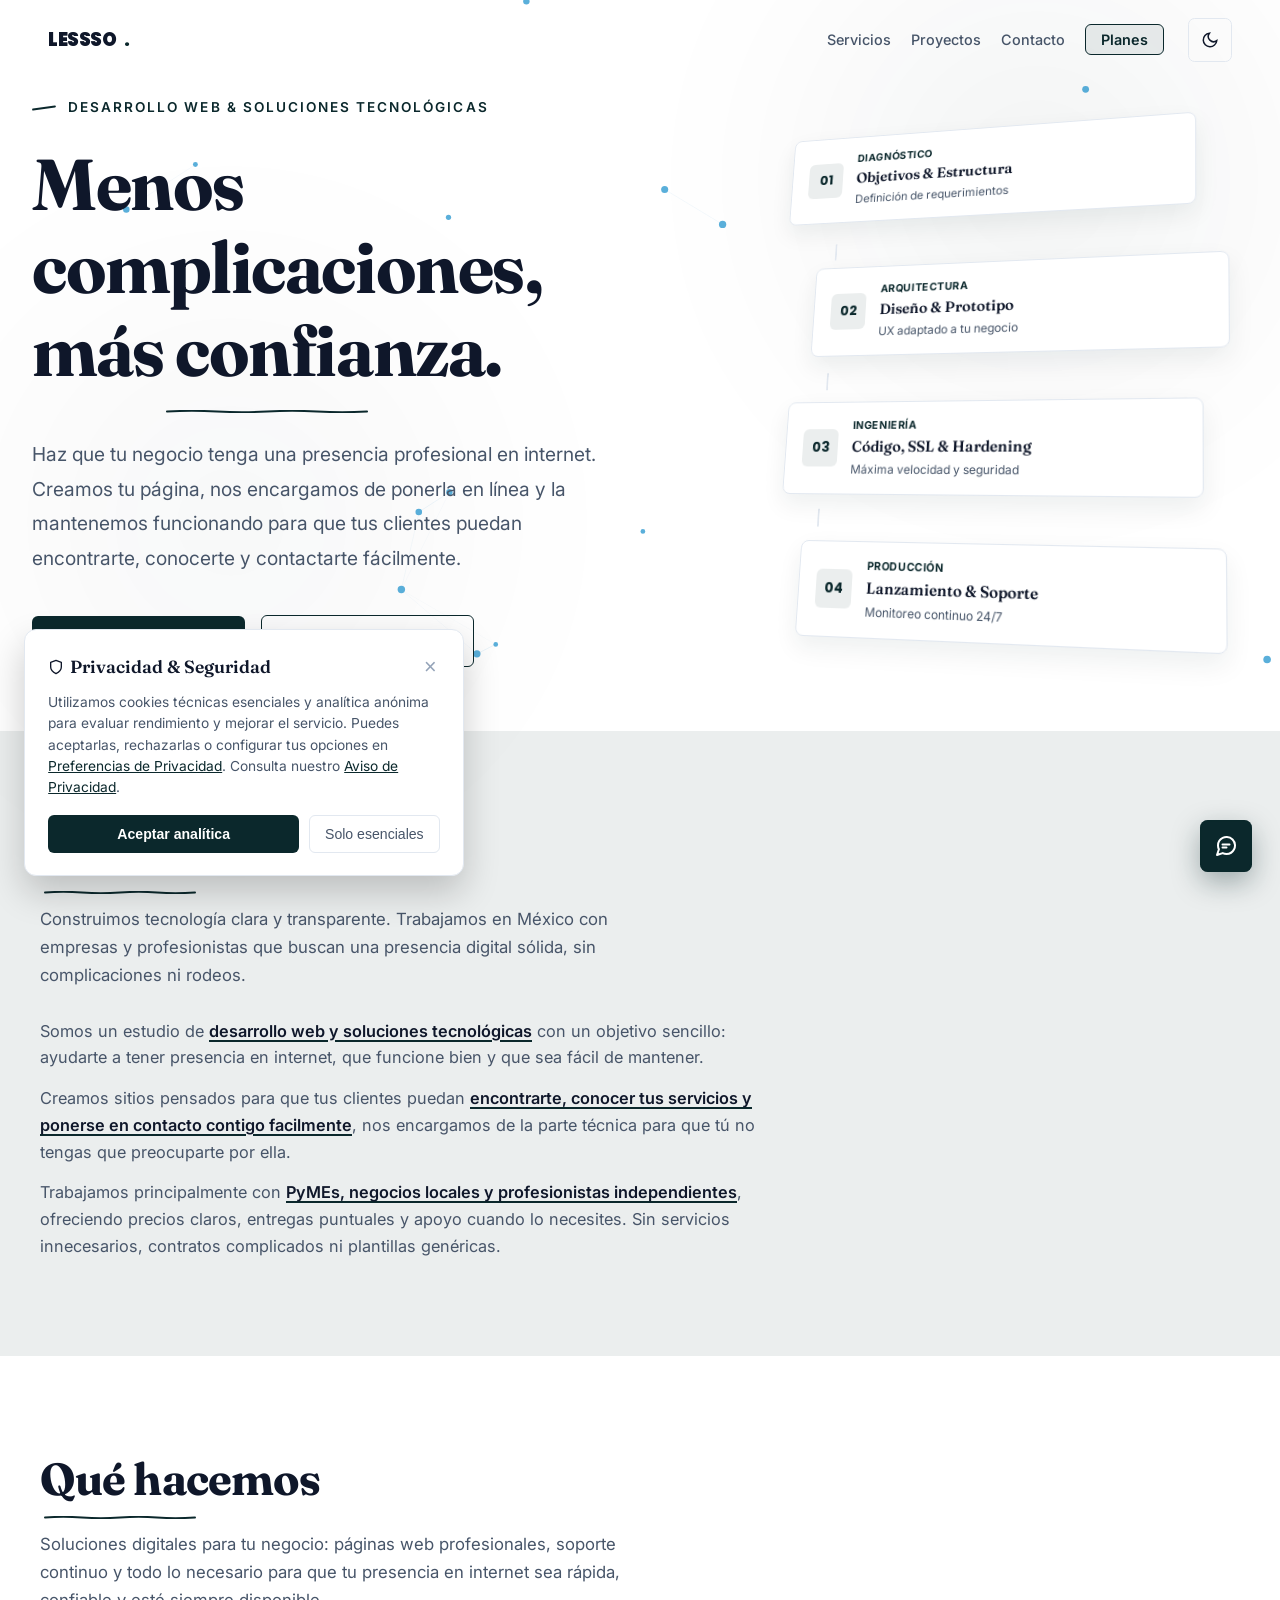
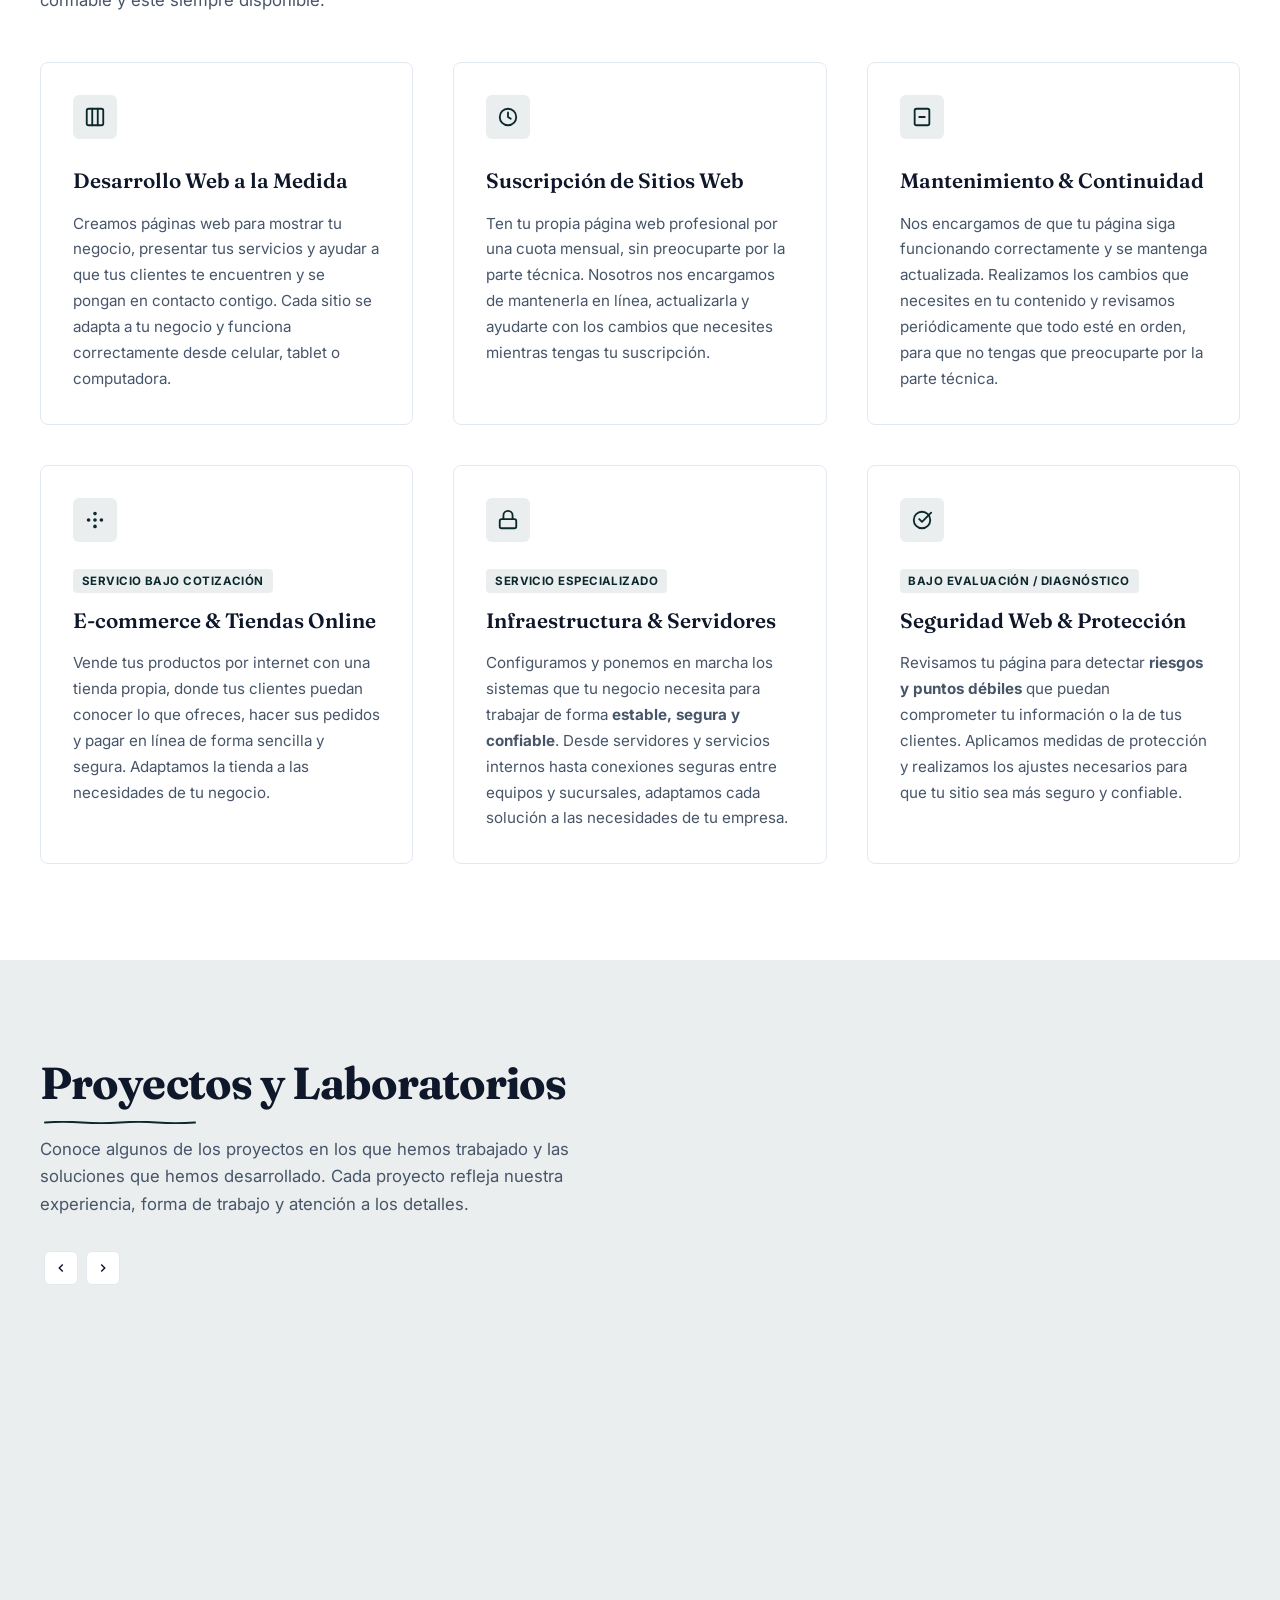
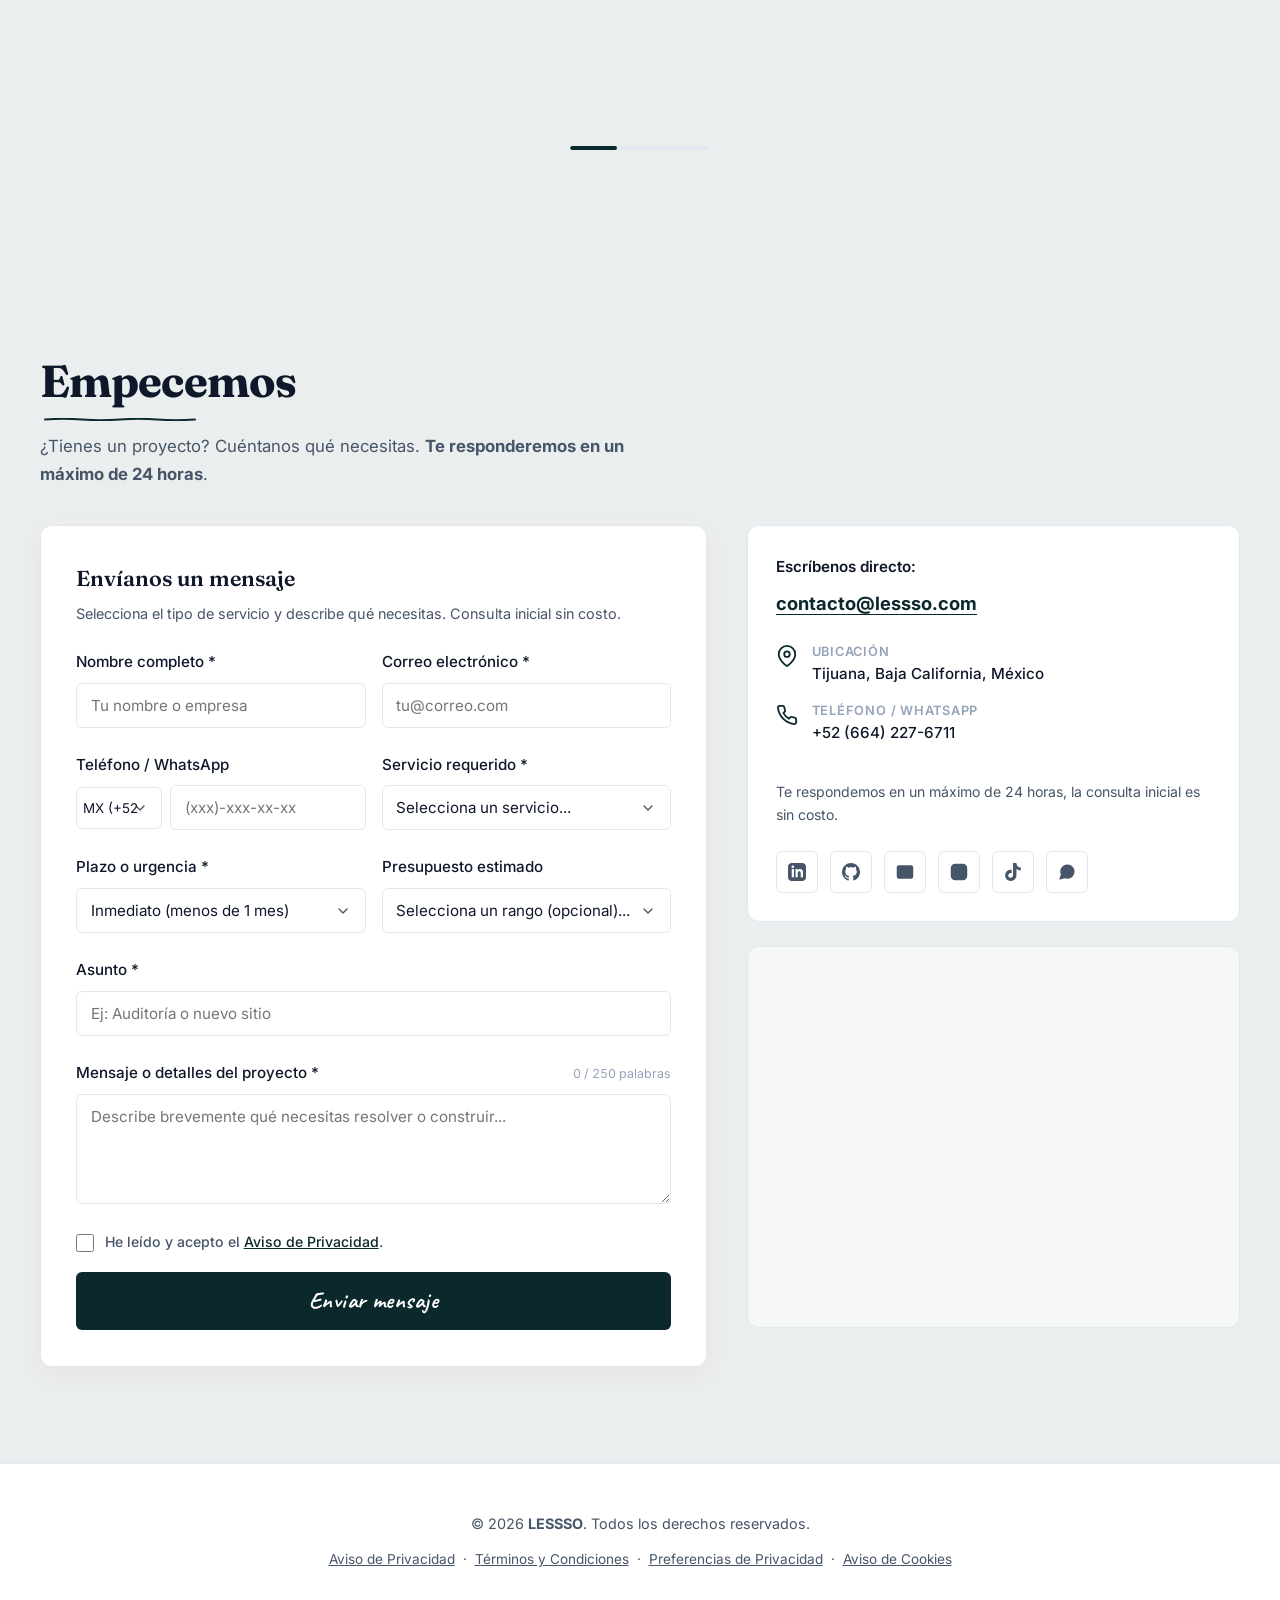
==== commit 5c2932b7: "Fix: Bug solucionado" ====
--- a/index.html
+++ b/index.html
@@ -139,10 +139,14 @@
         }, { passive: true });
 
         var navToggle = document.getElementById('navToggle');
-        if (navToggle) {
+        if (navToggle && !navToggle.__lesssoNavAttached) {
+          navToggle.__lesssoNavAttached = true;
           navToggle.addEventListener('click', function (e) {
             e.stopPropagation();
             var isOpen = header.classList.toggle('is-nav-open');
+            if (isOpen) {
+              header.classList.remove('header--hidden');
+            }
             navToggle.setAttribute('aria-expanded', isOpen ? 'true' : 'false');
             navToggle.setAttribute('aria-label', isOpen ? 'Cerrar menú' : 'Abrir menú');
           });
@@ -152,6 +156,7 @@
             links[j].addEventListener('click', function () {
               header.classList.remove('is-nav-open');
               navToggle.setAttribute('aria-expanded', 'false');
+              navToggle.setAttribute('aria-label', 'Abrir menú');
             });
           }
 
@@ -159,6 +164,7 @@
             if (!header.contains(e.target) && header.classList.contains('is-nav-open')) {
               header.classList.remove('is-nav-open');
               navToggle.setAttribute('aria-expanded', 'false');
+              navToggle.setAttribute('aria-label', 'Abrir menú');
             }
           });
 
@@ -166,6 +172,7 @@
             if (e.key === 'Escape' && header.classList.contains('is-nav-open')) {
               header.classList.remove('is-nav-open');
               navToggle.setAttribute('aria-expanded', 'false');
+              navToggle.setAttribute('aria-label', 'Abrir menú');
               navToggle.focus();
             }
           });
